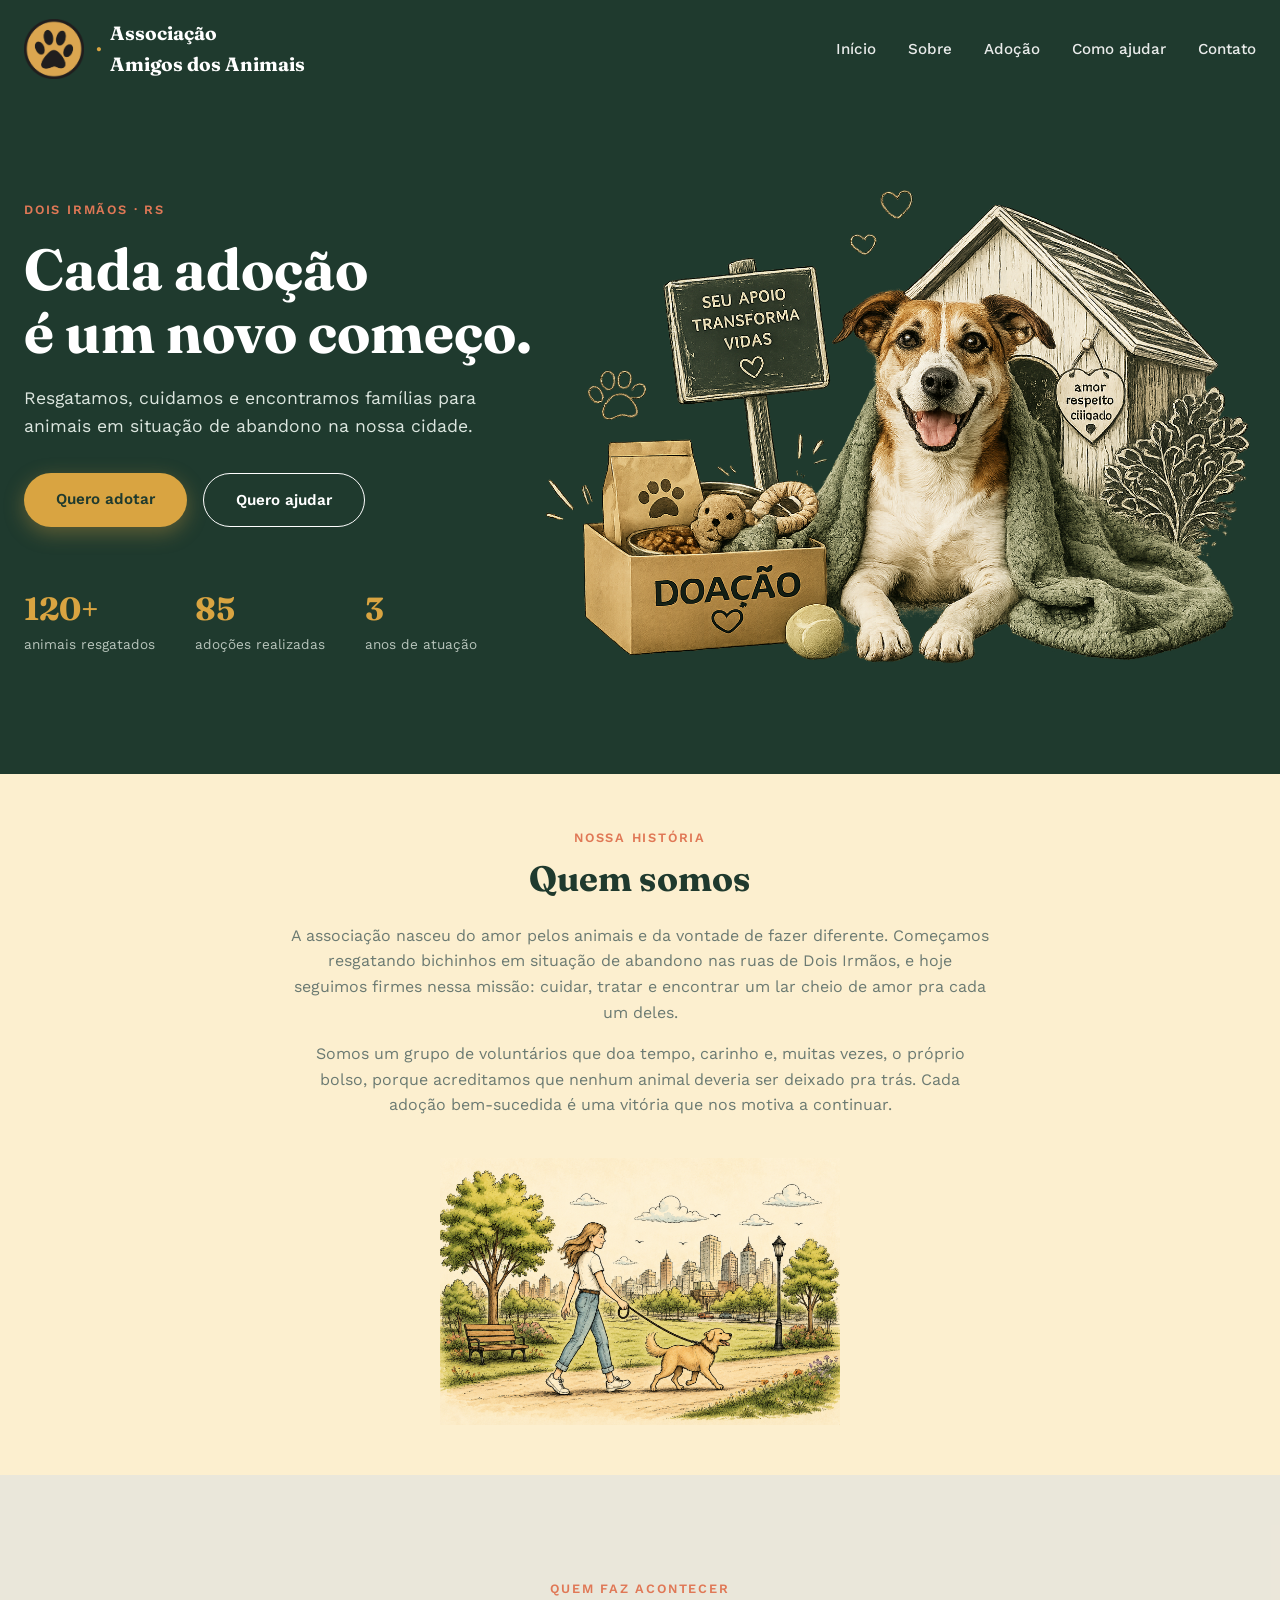
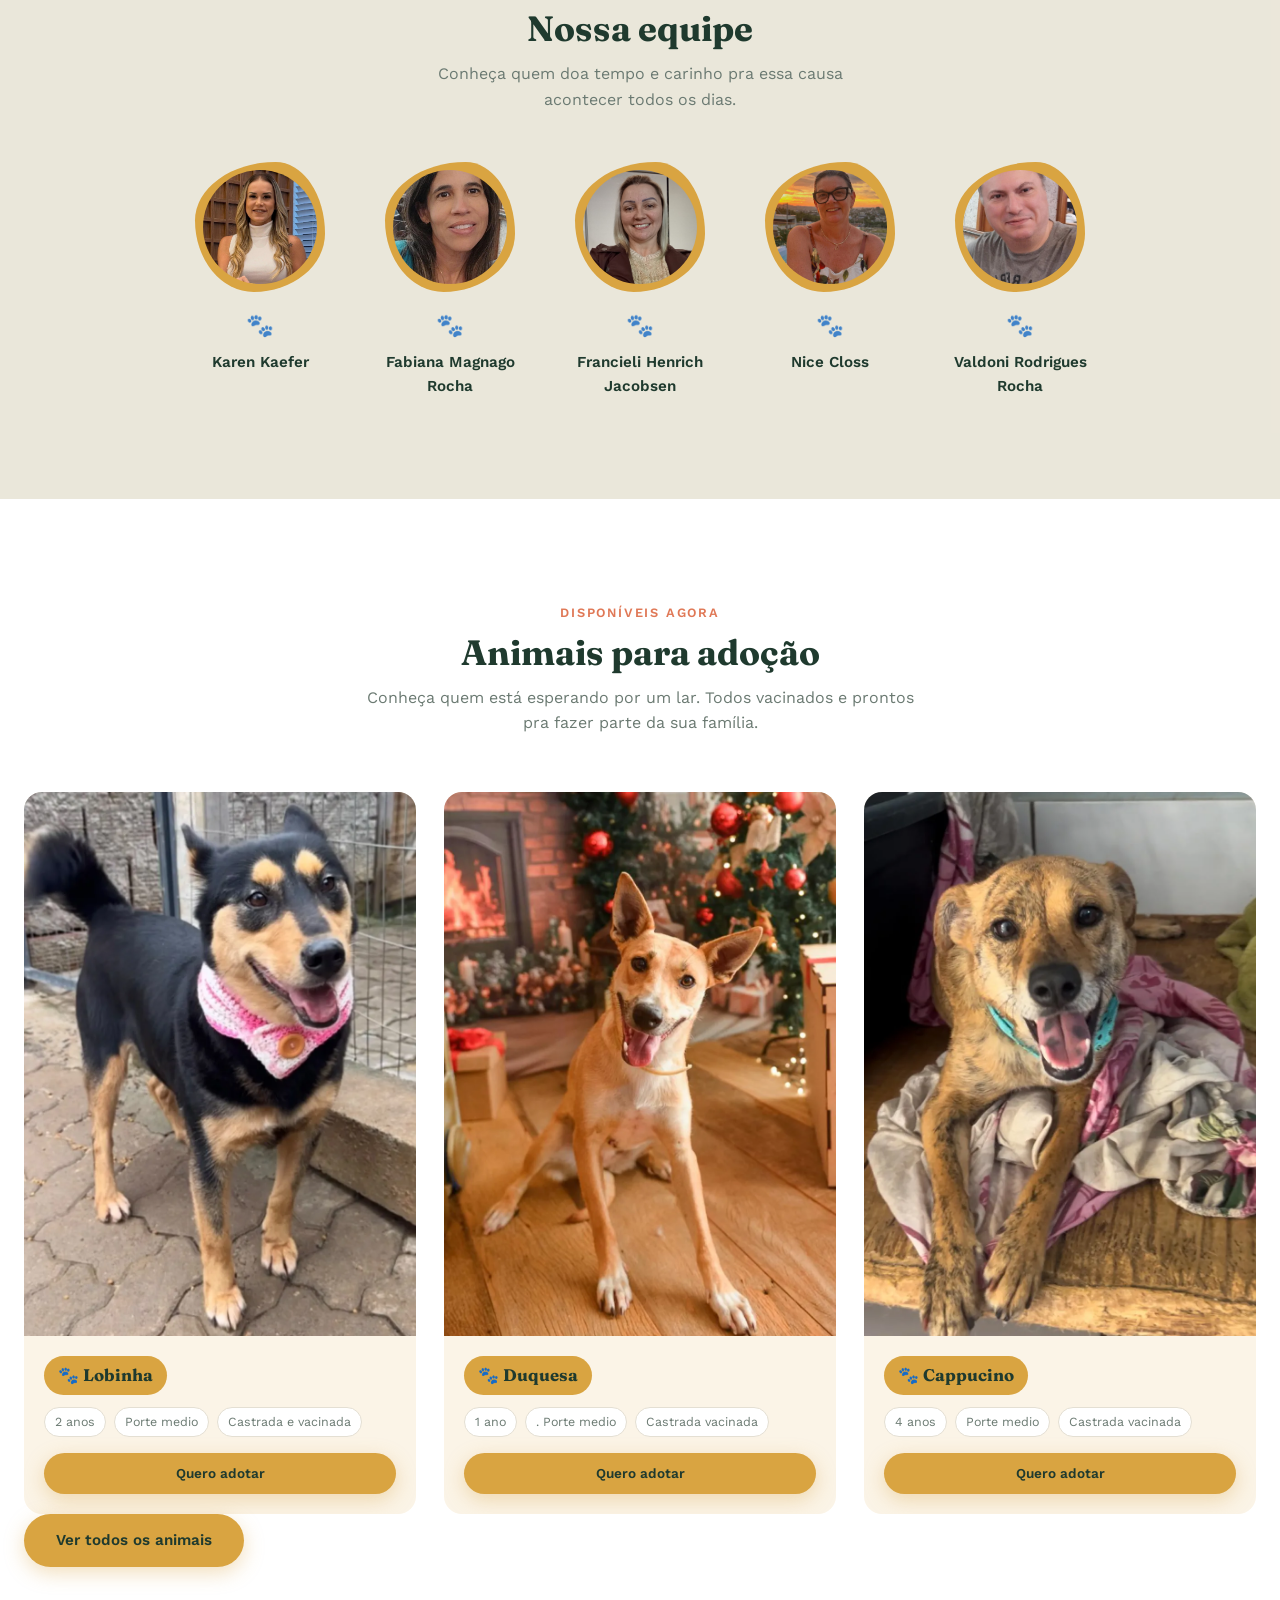
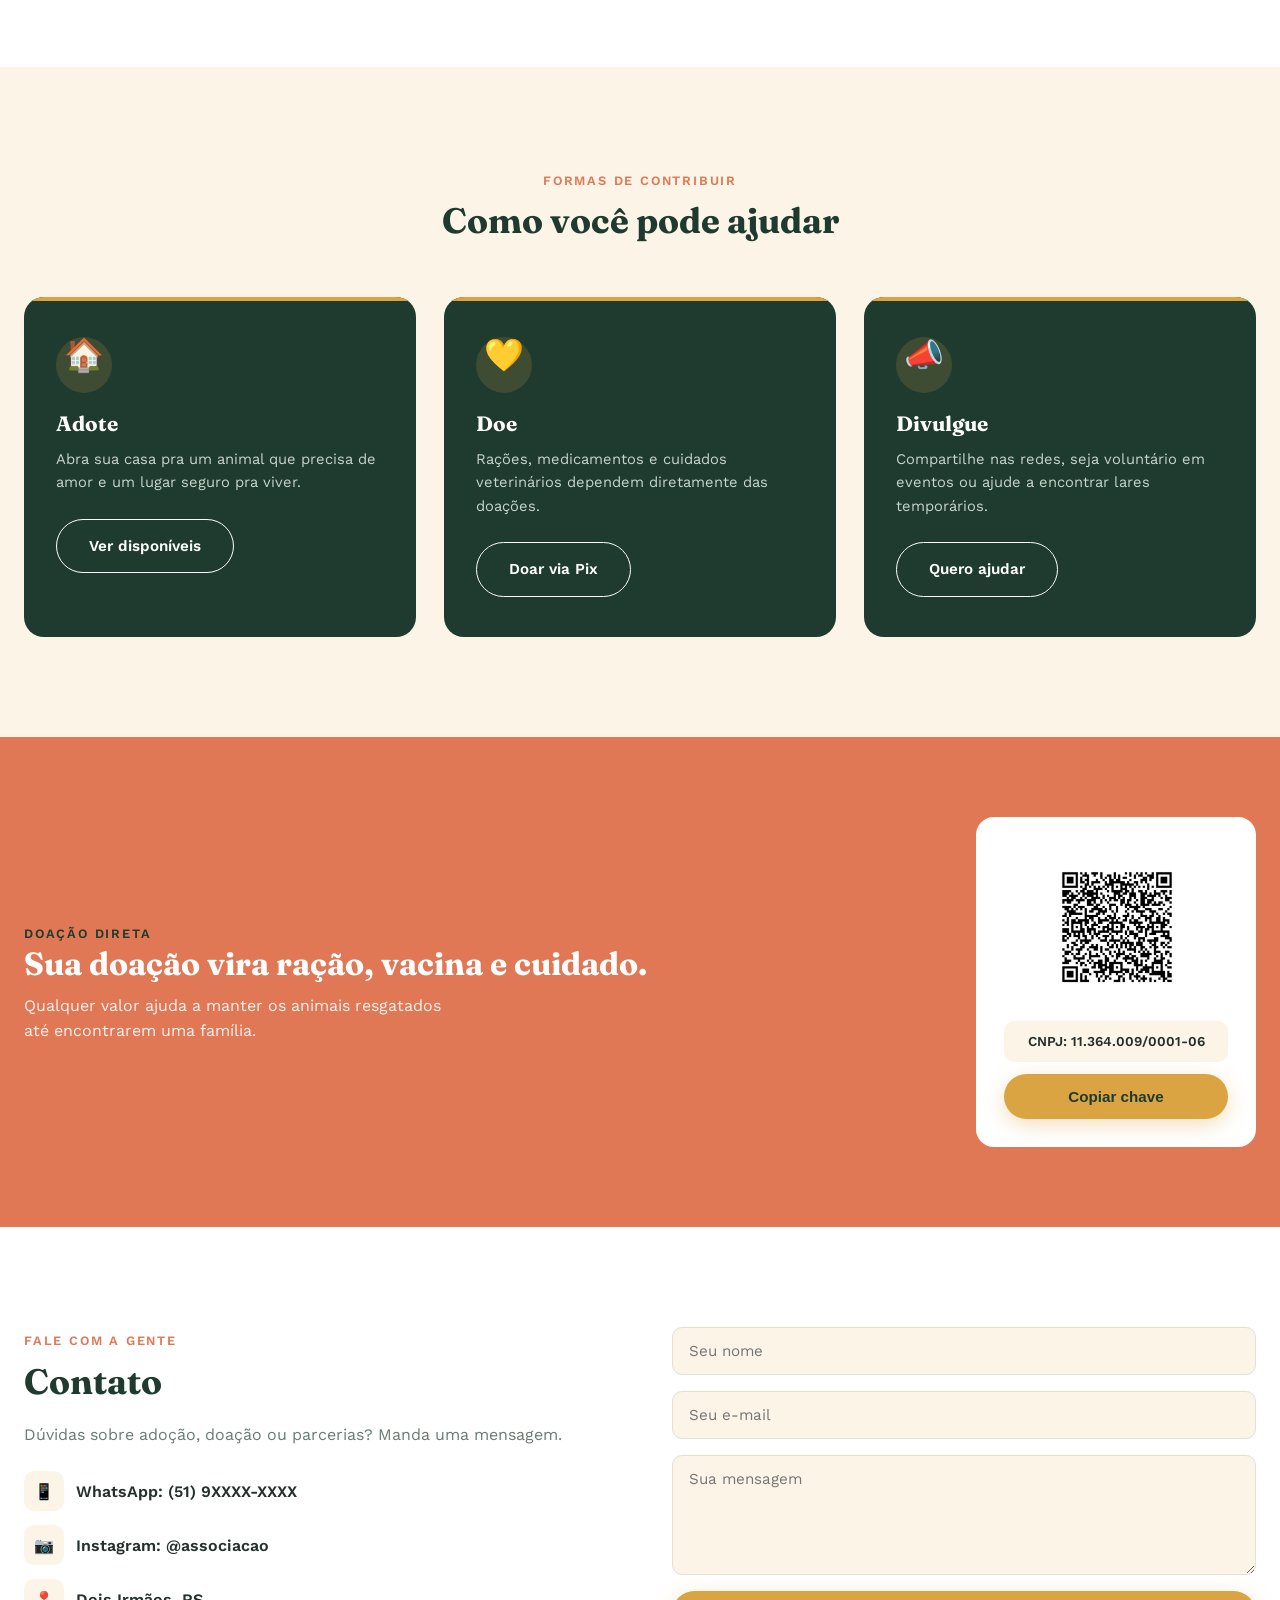
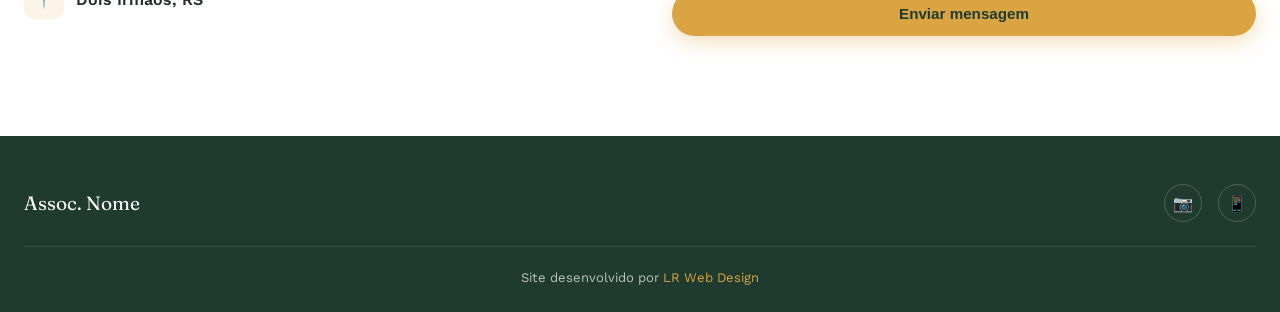
==== index.html @ 41071f8a "ajustes" ====
<!doctype html>
<html lang="pt-BR">
  <head>
    <meta charset="UTF-8" />
    <meta name="viewport" content="width=device-width, initial-scale=1.0" />
    <title>Associação [NOME] — Adote, Ajude, Transforme</title>
    <link
      rel="stylesheet"
      href="https://cdnjs.cloudflare.com/ajax/libs/font-awesome/6.5.1/css/all.min.css"
    />
    <meta
      name="description"
      content="Associação de proteção animal em Dois Irmãos. Adote, doe ou seja voluntário."
    />

    <link rel="preconnect" href="https://fonts.googleapis.com" />
    <link rel="preconnect" href="https://fonts.gstatic.com" crossorigin />
    <link
      href="https://fonts.googleapis.com/css2?family=Fraunces:opsz,wght@9..144,400;9..144,600;9..144,700&family=Work+Sans:wght@400;500;600;700&display=swap"
      rel="stylesheet"
    />

    <link rel="stylesheet" href="style.css" />
  </head>
  <body>
    <header>
      <div class="container">
        <nav>
          <div class="logo">
            <img
              src="imagens/logos/animais2.png"
              alt="Associação Amigos dos Animais de Dois Irmãos"
            />
            <span class="logo-texto">
              <span class="logo-ponto">●</span>Associação<br
                class="quebra-mobile"
              />
              Amigos dos Animais
            </span>
          </div>
          <ul class="nav-links" id="nav-links">
            <li><a href="index.html">Início</a></li>
            <li><a href="index.html#sobre">Sobre</a></li>
            <li><a href="index.html#adocao">Adoção</a></li>
            <li><a href="index.html#ajudar">Como ajudar</a></li>
            <li><a href="index.html#contato">Contato</a></li>
          </ul>
          <button id="btn-mobile" aria-label="Abrir menu" aria-expanded="false">
            <i class="fa-solid fa-bars"></i>
          </button>
        </nav>
      </div>
    </header>

    <section class="hero">
      <div class="container hero-grid">
        <div class="hero-conteudo">
          <span class="eyebrow">Dois Irmãos · RS</span>
          <h1>Cada adoção<br />é um novo começo.</h1>
          <p>
            <!-- TROCAR: usar o textinho que a Karen mandou, resumido em 1-2 frases de impacto -->
            Resgatamos, cuidamos e encontramos famílias para animais em situação
            de abandono na nossa cidade.
          </p>
          <div class="hero-botoes">
            <a href="#adocao" class="btn btn-primario">Quero adotar</a>
            <a href="#ajudar" class="btn btn-secundario">Quero ajudar</a>
          </div>
          <div class="hero-stats">
            <div>
              <div class="stat-num"><!-- TROCAR -->120+</div>
              <div class="stat-label">animais resgatados</div>
            </div>
            <div>
              <div class="stat-num"><!-- TROCAR -->85</div>
              <div class="stat-label">adoções realizadas</div>
            </div>
            <div>
              <div class="stat-num"><!-- TROCAR -->3</div>
              <div class="stat-label">anos de atuação</div>
            </div>
          </div>
        </div>

        <div class="hero-ilustracao">
          <img src="imagens/geral/dog_hero2.png" alt="foto abertura" />
        </div>
      </div>
    </section>

  
    <section class="sobre" id="sobre">
      <div class="container">
        <span class="eyebrow">Nossa história</span>
        <h2>Quem somos</h2>
        <p>
          A associação nasceu do amor pelos animais e da vontade de fazer
          diferente. Começamos resgatando bichinhos em situação de abandono nas
          ruas de Dois Irmãos, e hoje seguimos firmes nessa missão: cuidar,
          tratar e encontrar um lar cheio de amor pra cada um deles.
        </p>
        <p>
          Somos um grupo de voluntários que doa tempo, carinho e, muitas vezes,
          o próprio bolso, porque acreditamos que nenhum animal deveria ser
          deixado pra trás. Cada adoção bem-sucedida é uma vitória que nos
          motiva a continuar.
        </p>
        <img src="imagens/geral/passeio_2.png" class="passeio" alt="">
      </div>
    </section>

    <section class="equipe" id="equipe">
      <div class="container">
        <span class="eyebrow">Quem faz acontecer</span>
        <h2>Nossa equipe</h2>
        <p class="equipe-intro">
          Conheça quem doa tempo e carinho pra essa causa acontecer todos os
          dias.
        </p>
        <div class="equipe-grid">
          <div class="equipe-card">
            <div class="foto-blob">
              <img src="imagens/geral/Karen_Kaefer.jpeg" alt="Karen Kaefer" />
            </div>
            <p class="equipe-nome">Karen Kaefer</p>
          </div>

          <div class="equipe-card">
            <div class="foto-blob">
              <img
                src="imagens/geral/Fabiana _Magnago_Rocha.jpeg"
                alt="Fabiana Magnago Rocha"
              />
            </div>
            <p class="equipe-nome">Fabiana Magnago Rocha</p>
          </div>

          <div class="equipe-card">
            <div class="foto-blob">
              <img
                src="imagens/geral/Francieli_Henrich_Jacobsen.jpeg"
                alt="Francieli Henrich Jacobsen"
              />
            </div>
            <p class="equipe-nome">Francieli Henrich Jacobsen</p>
          </div>

          <div class="equipe-card">
            <div class="foto-blob">
              <img src="imagens/geral/Nice_Closs.jpeg" alt="Nice Closs" />
            </div>
            <p class="equipe-nome">Nice Closs</p>
          </div>

          <div class="equipe-card">
            <div class="foto-blob">
              <img
                src="imagens/geral/Valdoni_Rodrigues_Rocha.jpeg"
                alt="Valdoni Rodrigues Rocha"
              />
            </div>
            <p class="equipe-nome">Valdoni Rodrigues Rocha</p>
          </div>
        </div>
      </div>
    </section>

    <section class="adocao" id="adocao">
      <div class="container">
        <div class="secao-titulo">
          <span class="eyebrow">Disponíveis agora</span>
          <h2>Animais para adoção</h2>
          <p>
            Conheça quem está esperando por um lar. Todos vacinados e prontos
            pra fazer parte da sua família.
          </p>
        </div>
        <div class="grid-animais">
          <!-- TROCAR: repetir este bloco para cada animal, com foto e dados reais -->
          <div class="card-animal">
            <div class="card-foto">
              <img src="imagens/animais/dog_1.webp" alt="" />
            </div>
            <div class="card-info">
              <span class="tag-nome">🐾 Lobinha</span>
              <div class="card-detalhes">
                <span class="pill">2 anos</span>
                <span class="pill">Porte medio</span>
                <span class="pill">Castrada e vacinada</span>
              </div>
              <a href="#contato" class="btn btn-primario">Quero adotar</a>
            </div>
          </div>
          <div class="card-animal">
            <div class="card-foto">
              <img src="imagens/animais/dog_2.webp" alt="" />
            </div>
            <div class="card-info">
              <span class="tag-nome">🐾 Duquesa</span>
              <div class="card-detalhes">
                <span class="pill">1 ano</span>
                <span class="pill">. Porte medio</span>
                <span class="pill">Castrada vacinada</span>
              </div>
              <a href="#contato" class="btn btn-primario">Quero adotar</a>
            </div>
          </div>
          <div class="card-animal">
            <div class="card-foto">
              <img src="imagens/animais/dog_3.webp" alt="" />
            </div>
            <div class="card-info">
              <span class="tag-nome">🐾 Cappucino</span>
              <div class="card-detalhes">
                <span class="pill">4 anos</span>
                <span class="pill">Porte medio</span>
                <span class="pill">Castrada vacinada</span>
              </div>
              <a href="#contato" class="btn btn-primario">Quero adotar</a>
            </div>
          </div>
        </div>
        <div class="ver-todos">
          <a href="adocao.html" class="btn btn-primario"
            >Ver todos os animais</a
          >
        </div>
      </div>
    </section>

    <section class="ajudar" id="ajudar">
      <div class="container">
        <div class="secao-titulo">
          <span class="eyebrow">Formas de contribuir</span>
          <h2>Como você pode ajudar</h2>
        </div>
        <div class="grid-ajudar">
          <div class="card-ajudar">
            <div class="icone-circulo"><span class="icone">🏠</span></div>
            <h3>Adote</h3>
            <p>
              Abra sua casa pra um animal que precisa de amor e um lugar seguro
              pra viver.
            </p>
            <a href="#adocao" class="btn btn-secundario">Ver disponíveis</a>
          </div>
          <div class="card-ajudar">
            <div class="icone-circulo"><span class="icone">💛</span></div>
            <h3>Doe</h3>
            <p>
              Rações, medicamentos e cuidados veterinários dependem diretamente
              das doações.
            </p>
            <a href="#pix" class="btn btn-secundario">Doar via Pix</a>
          </div>
          <div class="card-ajudar">
            <div class="icone-circulo"><span class="icone">📣</span></div>

            <h3>Divulgue</h3>
            <p>
              Compartilhe nas redes, seja voluntário em eventos ou ajude a
              encontrar lares temporários.
            </p>
            <a href="#contato" class="btn btn-secundario">Quero ajudar</a>
          </div>
        </div>
      </div>
    </section>

    <section class="pix" id="pix">
      <div class="container pix-box">
        <div class="pix-texto">
          <span class="eyebrow" style="color: var(--verde-escuro)"
            >Doação direta</span
          >
          <h2>Sua doação vira ração, vacina e cuidado.</h2>
          <p>
            Qualquer valor ajuda a manter os animais resgatados até encontrarem
            uma família.
          </p>
        </div>
        <div class="pix-card">
          <div class="pix-qr">
            <img
              src="imagens/geral/qrcode.webp"
              alt="QR Code para pagamento via Pix"
            />
          </div>
          <div class="pix-chave">
            <!-- TROCAR: chave Pix real -->CNPJ: 11.364.009/0001-06
          </div>
          <button
            class="btn btn-primario"
            onclick="copiarChavePix()"
            style="width: 100%"
          >
            Copiar chave
          </button>
        </div>
      </div>
    </section>

    <section class="contato" id="contato">
      <div class="container contato-grid">
        <div class="contato-info">
          <span class="eyebrow">Fale com a gente</span>
          <h2>Contato</h2>
          <p>Dúvidas sobre adoção, doação ou parcerias? Manda uma mensagem.</p>
          <div class="contato-canais">
            <div class="canal">
              <span class="icone">📱</span> WhatsApp: (51) 9XXXX-XXXX
            </div>
            <div class="canal">
              <span class="icone">📷</span> Instagram: @associacao
            </div>
            <div class="canal">
              <span class="icone">📍</span> Dois Irmãos, RS
            </div>
          </div>
        </div>
        <div class="contato-form">
          <!-- TROCAR: action do FormSubmit com o email real, igual usado nos outros projetos -->
          <form action="https://formsubmit.co/SEU-EMAIL-AQUI" method="POST">
            <input type="text" name="nome" placeholder="Seu nome" required />
            <input
              type="email"
              name="email"
              placeholder="Seu e-mail"
              required
            />
            <textarea
              name="mensagem"
              placeholder="Sua mensagem"
              required
            ></textarea>
            <button type="submit" class="btn btn-primario">
              Enviar mensagem
            </button>
          </form>
        </div>
      </div>
    </section>

    <footer>
      <div class="container">
        <div class="footer-grid">
          <div class="footer-logo">Assoc. Nome</div>
          <div class="footer-social">
            <a href="#" aria-label="Instagram">📷</a>
            <a href="#" aria-label="WhatsApp">📱</a>
          </div>
        </div>
        <div class="footer-creditos">
          Site desenvolvido por
          <a href="https://lrwebdesign.com.br" target="_blank">LR Web Design</a>
        </div>
      </div>
    </footer>

    <script src="script.js"></script>
  </body>
</html>
---- style.css ----
/* =====================================================
     TOKENS — troque as cores/fontes aqui se quiser ajustar
     ===================================================== */
:root {
  --verde-escuro: #1f3a2e; /* headers, nav, footer */
  --verde-medio: #2e5240;
  --dourado: #d9a441; /* CTA principal */
  --coral: #e07856; /* seção doação, detalhe */
  --creme: #fbf4e7; /* fundo geral */
  --branco: #ffffff;
  --texto: #26302b;
  --texto-claro: #6b7a72;

  --fonte-display: "Fraunces", serif;
  --fonte-corpo: "Work Sans", sans-serif;
}

* {
  margin: 0;
  padding: 0;
  box-sizing: border-box;
}

body {
  font-family: var(--fonte-corpo);
  color: var(--texto);
  background: var(--creme);
  line-height: 1.6;
}

img {
  max-width: 100%;
  display: block;
}

h1,
h2,
h3 {
  font-family: var(--fonte-display);
  font-weight: 700;
  line-height: 1.1;
  color: var(--verde-escuro);
}

a {
  text-decoration: none;
  color: inherit;
}
ul {
  list-style: none;
}

.container {
  max-width: 1300px;
  margin: 0 auto;
  padding: 0 24px;
}

.eyebrow {
  font-family: var(--fonte-corpo);
  font-weight: 600;
  font-size: 0.8rem;
  letter-spacing: 0.14em;
  text-transform: uppercase;
  color: var(--coral);
}

.btn {
  display: inline-block;
  padding: 14px 32px;
  border-radius: 999px;
  font-weight: 600;
  font-size: 0.95rem;
  transition:
    transform 0.15s ease,
    box-shadow 0.15s ease;
  cursor: pointer;
  border: none;
}
.btn:hover {
  transform: translateY(-2px);
}
.btn-primario {
  background: var(--dourado);
  color: var(--verde-escuro);
  box-shadow: 0 6px 20px rgba(217, 164, 65, 0.35);
}
.btn-secundario {
  background: transparent;
  color: var(--branco);
  border: 1.5px solid var(--branco);
}
.btn-outline-escuro {
  background: transparent;
  color: var(--verde-escuro);
  border: 1.5px solid var(--verde-escuro);
}

/* =====================
     NAV
     ===================== */
header {
  background: var(--verde-escuro);
  position: sticky;
  top: 0;
  z-index: 100;
}
nav {
  display: flex;
  align-items: center;
  justify-content: space-between;
  padding: 18px 0;
}

.logo {
  display: flex;
  align-items: center;
  gap: 12px;
}

.logo img {
  height: 60px;
  width: auto;
  display: block;
}

.logo-texto {
  font-family: var(--fonte-display);
  font-size: 1.2rem;
  font-weight: 700;
  color: var(--branco);
  display: flex;
  align-items: center;
  gap: 8px;
}

.logo-ponto {
  color: var(--dourado);
  font-size: 0.6rem;
}
.nav-links {
  display: flex;
  gap: 32px;
}
.nav-links a {
  color: var(--branco);
  font-weight: 500;
  font-size: 0.95rem;
  opacity: 0.9;
}
.nav-links a:hover {
  opacity: 1;
  color: var(--dourado);
}

/* =====================
     BOTÃO MOBILE
     ===================== */

#btn-mobile {
  display: none;
  background: none;
  border: none;
  font-size: 1.5rem;
  color: var(--branco);
  cursor: pointer;
  position: relative;
  z-index: 1000;
}

/* =====================
     HERO
     ===================== */
.hero {
  background: var(--verde-escuro);
  color: var(--branco);
  padding: 90px 0 110px;
  position: relative;
  overflow: hidden;
}
.hero-grid {
  display: grid;
  grid-template-columns: 0.8fr 1.1fr;
  align-items: center;
}
.hero-conteudo {
  max-width: 560px;
  position: relative;
  z-index: 2;
}
.hero-ilustracao {
  position: relative;
  display: flex;
  align-items: center;
  justify-content: center;
  min-height: 380px;
}

.hero-ilustracao img {
  width: 100%;
  max-width: 1020px; /* aumenta esse valor pra crescer mais */
  height: auto;
}

.hero h1 {
  font-size: clamp(2.4rem, 5vw, 3.6rem);
  color: var(--branco);
  margin: 16px 0 20px;
}
.hero p {
  font-size: 1.1rem;
  color: #dce6df;
  margin-bottom: 32px;
  max-width: 480px;
}
.hero-botoes {
  display: flex;
  gap: 16px;
  flex-wrap: wrap;
}
.hero-stats {
  display: flex;
  gap: 40px;
  margin-top: 56px;
  flex-wrap: wrap;
}
.stat-num {
  font-family: var(--fonte-display);
  font-size: 2rem;
  color: var(--dourado);
  font-weight: 700;
}
.stat-label {
  font-size: 0.85rem;
  color: #b7c4bb;
}

/* =====================
   SOBRE
   ===================== */
.sobre {
  padding: 50px 0;
  text-align: center;
  background: #fcefcf;
}
.sobre h2 {
  font-size: 2.2rem;
  margin: 10px 0 24px;
}
.sobre p {
  color: var(--texto-claro);
  max-width: 700px;
  margin: 0 auto 16px;
}

.passeio {
  width: 400px;
  margin: 40px auto 0;
}

/* =====================
   EQUIPE
   ===================== */
.equipe {
  padding: 100px 0;
  text-align: center;
  background: color-mix(in srgb, var(--verde-medio) 8%, transparent);
}
.equipe h2 {
  font-size: 2.2rem;
  margin: 10px 0 12px;
}
.equipe-intro {
  color: var(--texto-claro);
  max-width: 480px;
  margin: 0 auto 50px;
}
.equipe-grid {
  display: flex;
  flex-wrap: wrap;
  justify-content: center;
  gap: 40px;
}
.equipe-card {
  width: 150px;
}
.foto-blob {
  width: 130px;
  height: 130px;
  margin: 0 auto 16px;
  position: relative;
}
.foto-blob::before {
  content: "";
  position: absolute;
  inset: 0;
  background: var(--dourado);
  border-radius: 62% 38% 55% 45% / 45% 55% 45% 55%;
  transition: border-radius 0.4s ease;
}
.foto-blob img {
  position: absolute;
  inset: 8px;
  width: calc(100% - 16px);
  height: calc(100% - 16px);
  object-fit: cover;
  border-radius: 50%;
  display: block;
}
.foto-blob:hover::before {
  border-radius: 45% 55% 40% 60% / 55% 40% 60% 45%;
}
.equipe-nome {
  font-weight: 600;
  color: var(--verde-escuro);
  font-size: 0.95rem;
}
.equipe-nome::before {
  content: "🐾";
  display: block;
  font-size: 1.4rem;
  margin-bottom: 6px;
  opacity: 0.8;
}


/* =====================
     ANIMAIS PARA ADOÇÃO
     ===================== */
.adocao {
  background: var(--branco);
  padding: 100px 0;
}
.secao-titulo {
  text-align: center;
  max-width: 560px;
  margin: 0 auto 56px;
}
.secao-titulo h2 {
  font-size: 2.2rem;
  margin: 10px 0 12px;
}
.secao-titulo p {
  color: var(--texto-claro);
}

.grid-animais {
  display: grid;
  grid-template-columns: repeat(3, 1fr);
  gap: 28px;
}

/* card estilo "plaquinha de coleira" — elemento de assinatura */
.card-animal {
  background: var(--creme);
  border-radius: 18px;
  overflow: hidden;
  transition: transform 0.2s ease;
}
.card-animal:hover {
  transform: translateY(-4px);
}
.card-foto {
  aspect-ratio: 4/3;
  background: var(--verde-medio);
  display: flex;
  align-items: center;
  justify-content: center;
  color: rgba(255, 255, 255, 0.5);
  font-size: 0.85rem;
}
.card-info {
  padding: 20px;
  position: relative;
}

.tag-nome {
  display: inline-flex;
  align-items: center;
  gap: 6px;
  background: var(--dourado);
  color: var(--verde-escuro);
  font-weight: 700;
  font-family: var(--fonte-display);
  padding: 6px 14px;
  border-radius: 999px;
  font-size: 1.05rem;
  margin-bottom: 12px;
}
.card-detalhes {
  display: flex;
  gap: 8px;
  flex-wrap: wrap;
  margin-bottom: 16px;
}
.pill {
  font-size: 0.78rem;
  padding: 4px 10px;
  border-radius: 999px;
  background: var(--branco);
  color: var(--texto-claro);
  border: 1px solid #e4dfd3;
}
.card-animal .btn {
  width: 100%;
  text-align: center;
  padding: 10px;
  font-size: 0.85rem;
}

.card-foto {
  aspect-ratio: 4/3;
  background: var(--verde-medio);
  display: flex;
  align-items: center;
  justify-content: center;
  color: rgba(255, 255, 255, 0.5);
  font-size: 0.85rem;
}

/* =====================
     COMO AJUDAR
     ===================== */
.card-ajudar {
  position: relative;
  overflow: hidden;
}

.card-ajudar::before {
  content: "";
  position: absolute;
  top: 0;
  left: 0;
  width: 100%;
  height: 4px;
  background: var(--dourado);
}

.icone-circulo {
  width: 56px;
  height: 56px;
  border-radius: 50%;
  background: rgba(233, 179, 76, 0.15);
  display: flex;
  align-items: center;
  justify-content: center;
  margin-bottom: 20px;
}

.card-ajudar .icone {
  font-size: 1.6rem;
  line-height: 1;
  margin-bottom: 0;
}
.ajudar {
  padding: 100px 0;
}
.grid-ajudar {
  display: grid;
  grid-template-columns: repeat(3, 1fr);
  gap: 28px;
}
.card-ajudar {
  background: var(--verde-escuro);
  color: var(--branco);
  padding: 40px 32px;
  border-radius: 20px;
}
.card-ajudar .icone {
  font-size: 2rem;
  margin-bottom: 20px;
  display: block;
}
.card-ajudar h3 {
  color: var(--branco);
  font-size: 1.3rem;
  margin-bottom: 12px;
}
.card-ajudar p {
  color: #c9d6cd;
  font-size: 0.92rem;
  margin-bottom: 24px;
}

/* =====================
     DOAÇÃO PIX
     ===================== */
.pix {
  background: var(--coral);
  padding: 80px 0;
  color: var(--branco);
}
.pix-box {
  display: flex;
  align-items: center;
  justify-content: space-between;
  gap: 48px;
  flex-wrap: wrap;
}
.pix-texto h2 {
  color: var(--branco);
  font-size: 2rem;
  margin-bottom: 12px;
}
.pix-texto p {
  color: rgba(255, 255, 255, 0.9);
  max-width: 420px;
}
.pix-card {
  background: var(--branco);
  color: var(--texto);
  border-radius: 18px;
  padding: 28px;
  min-width: 280px;
  text-align: center;
}
.pix-qr {
  width: 160px;
  height: 160px;
  background: var(--creme);
  margin: 0 auto 16px;
  border-radius: 12px;
  display: flex;
  align-items: center;
  justify-content: center;
  color: var(--texto-claro);
  font-size: 0.8rem;
  /* TROCAR: colocar QR code real do Pix aqui */
}
.pix-chave {
  background: var(--creme);
  padding: 10px 14px;
  border-radius: 10px;
  font-size: 0.85rem;
  font-weight: 600;
  margin-bottom: 12px;
  word-break: break-all;
}

/* =====================
     CONTATO
     ===================== */
.contato {
  background: var(--branco);
  padding: 100px 0;
}
.contato-grid {
  display: grid;
  grid-template-columns: 1fr 1fr;
  gap: 64px;
}
.contato-info h2 {
  font-size: 2.2rem;
  margin: 10px 0 20px;
}
.contato-info p {
  color: var(--texto-claro);
  margin-bottom: 24px;
}
.contato-canais {
  display: flex;
  flex-direction: column;
  gap: 14px;
}
.canal {
  display: flex;
  align-items: center;
  gap: 12px;
  font-weight: 600;
}
.canal .icone {
  width: 40px;
  height: 40px;
  background: var(--creme);
  border-radius: 10px;
  display: flex;
  align-items: center;
  justify-content: center;
}

form {
  display: flex;
  flex-direction: column;
  gap: 16px;
}
input,
textarea {
  font-family: var(--fonte-corpo);
  padding: 14px 16px;
  border-radius: 10px;
  border: 1.5px solid #e4dfd3;
  background: var(--creme);
  font-size: 0.95rem;
}
input:focus,
textarea:focus {
  outline: none;
  border-color: var(--dourado);
}
textarea {
  min-height: 120px;
  resize: vertical;
}

/* =====================
     FOOTER
     ===================== */
footer {
  background: var(--verde-escuro);
  color: #b7c4bb;
  padding: 48px 0 24px;
}
.footer-grid {
  display: flex;
  justify-content: space-between;
  align-items: center;
  flex-wrap: wrap;
  gap: 20px;
  padding-bottom: 24px;
  border-bottom: 1px solid rgba(255, 255, 255, 0.1);
  margin-bottom: 20px;
}
.footer-logo {
  font-family: var(--fonte-display);
  font-size: 1.2rem;
  color: var(--branco);
}
.footer-social {
  display: flex;
  gap: 16px;
}
.footer-social a {
  width: 38px;
  height: 38px;
  border: 1px solid rgba(255, 255, 255, 0.2);
  border-radius: 50%;
  display: flex;
  align-items: center;
  justify-content: center;
}
.footer-creditos {
  text-align: center;
  font-size: 0.82rem;
}
.footer-creditos a {
  color: var(--dourado);
}

/* =====================
     RESPONSIVO
     ===================== */
@media (max-width: 860px) {
    .quebra-mobile {
    display: block;
  }

  .logo-texto {
    font-size: 0.9rem;
    line-height: 1.2;
  }
  .hero {
    padding-top: 20px; /* reduz esse valor até ficar do jeito que você quer */
  }
  .logo img {
    height: 40px;
    margin-top: 2px;
  }
  .logo-texto {
    font-size: 1rem;
    line-height: 1.25;
  }
  .hero-ilustracao img {
    max-width: px;
  }

  .container {
    padding: 0 16px;
  }

  .hero-grid {
    grid-template-columns: 1fr;
  }
  .hero-ilustracao {
    order: -1;
    min-height: 260px;
  }
  .hero-conteudo {
    max-width: 100%;
  }
  .sobre-grid,
  .contato-grid {
    grid-template-columns: 1fr;
  }
  .sobre-imagem {
    order: -1;
  }
  .grid-animais {
    grid-template-columns: repeat(2, 1fr);
  }
  .grid-ajudar {
    grid-template-columns: 1fr;
  }
  .pix-box {
    justify-content: center;
    text-align: center;
  }
  .hero-stats {
    gap: 28px;
  }
  .faixa-passeio svg {
    min-width: 900px;
  }
  .faixa-passeio {
    overflow-x: auto;
  }
}

@media (max-width: 768px) {
  #btn-mobile {
    display: block;
    position: relative;
    z-index: 1000;
  }

  .nav-links {
    position: fixed;
    top: 0;
    right: -100%;
    width: 100%;
    max-width: 100%;
    height: 100vh;
    background: var(--creme);
    flex-direction: column;
    justify-content: center;
    align-items: center;
    gap: 24px;
    padding: 100px 32px;
    transition: right 0.3s ease;
    z-index: 999;
  }

  .nav-links.active {
    right: 0;
  }

  .nav-links a {
    color: var(--verde-escuro);
    font-size: 1.1rem;
  }

  .nav-links::after {
    content: "🐶";
    position: absolute;
    bottom: 40px;
    left: 50%;
    transform: translateX(-50%);
    font-size: 3rem;
  }
}

@media (max-width: 560px) {
  .grid-animais {
    grid-template-columns: 1fr;
  }
}

/* acessibilidade: foco visível */
a:focus-visible,
button:focus-visible,
input:focus-visible,
textarea:focus-visible {
  outline: 3px solid var(--dourado);
  outline-offset: 2px;
}
@media (prefers-reduced-motion: reduce) {
  * {
    transition: none !important;
  }
}
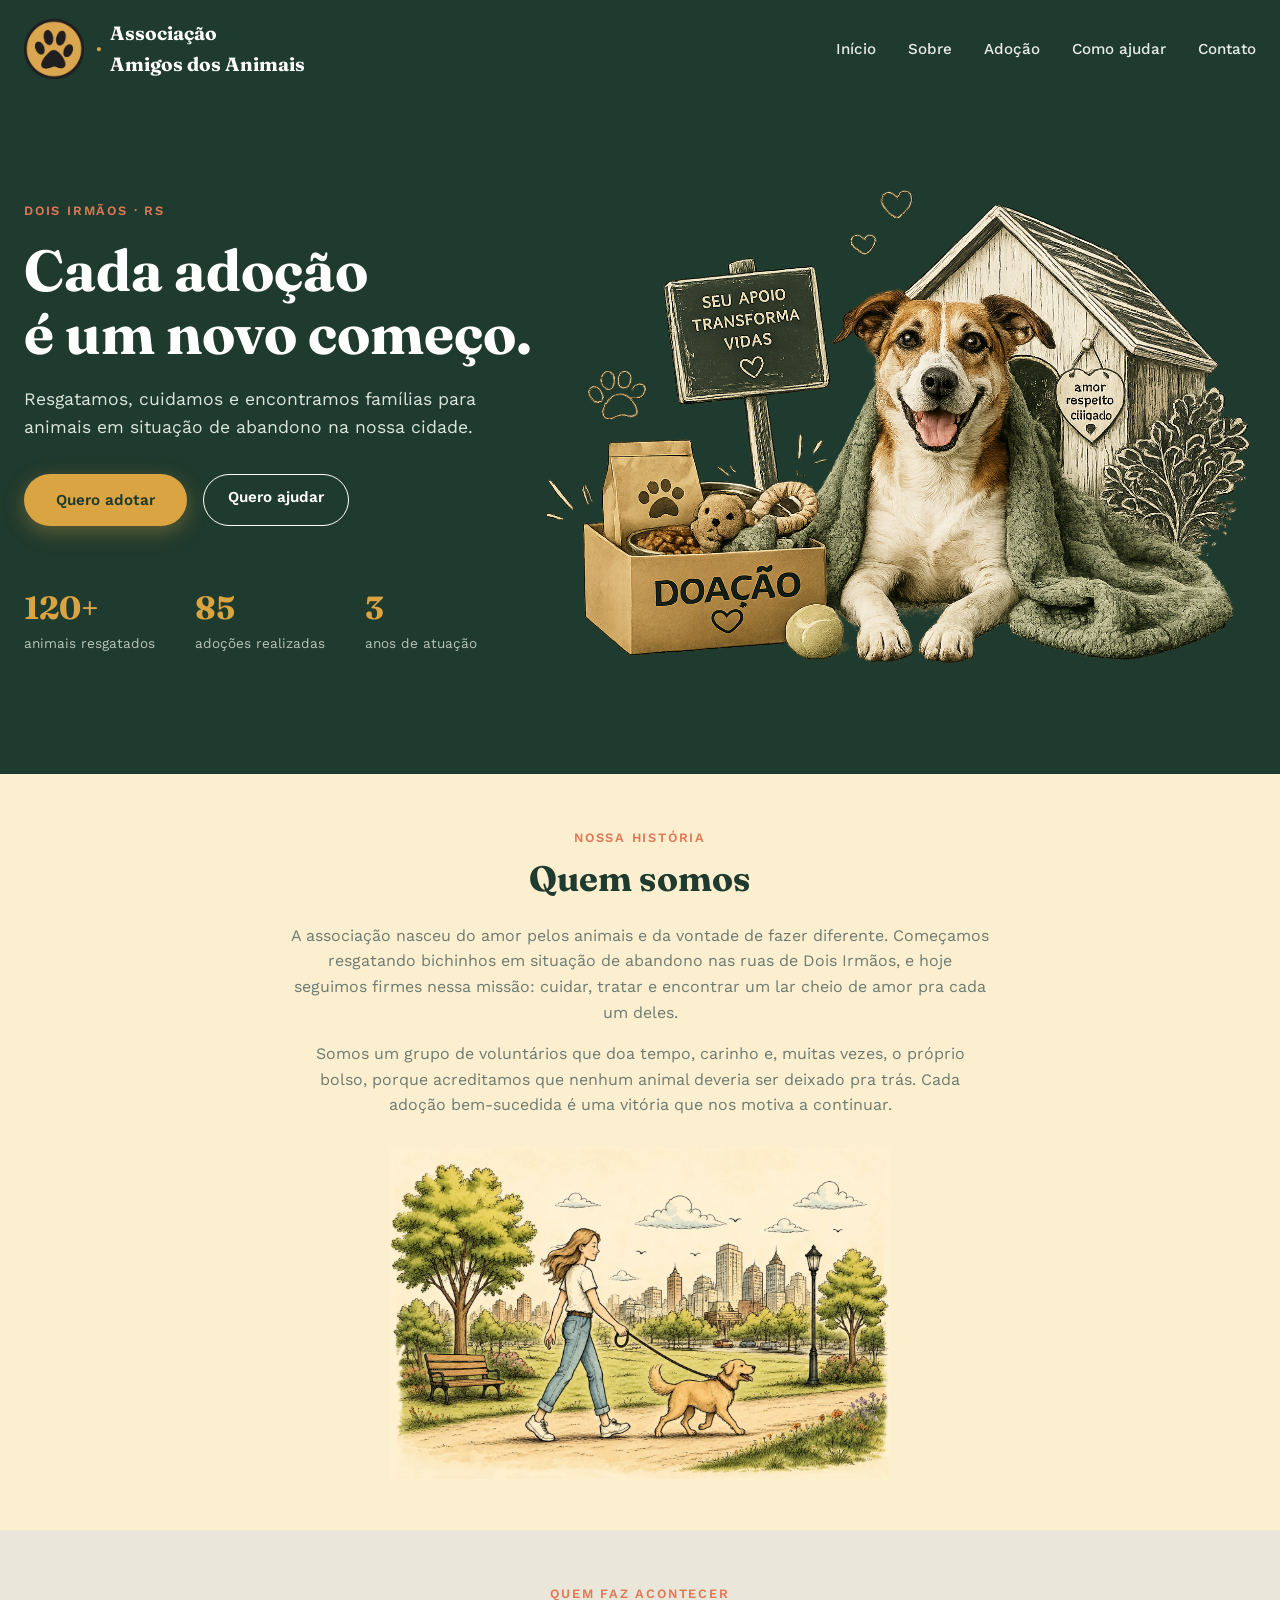
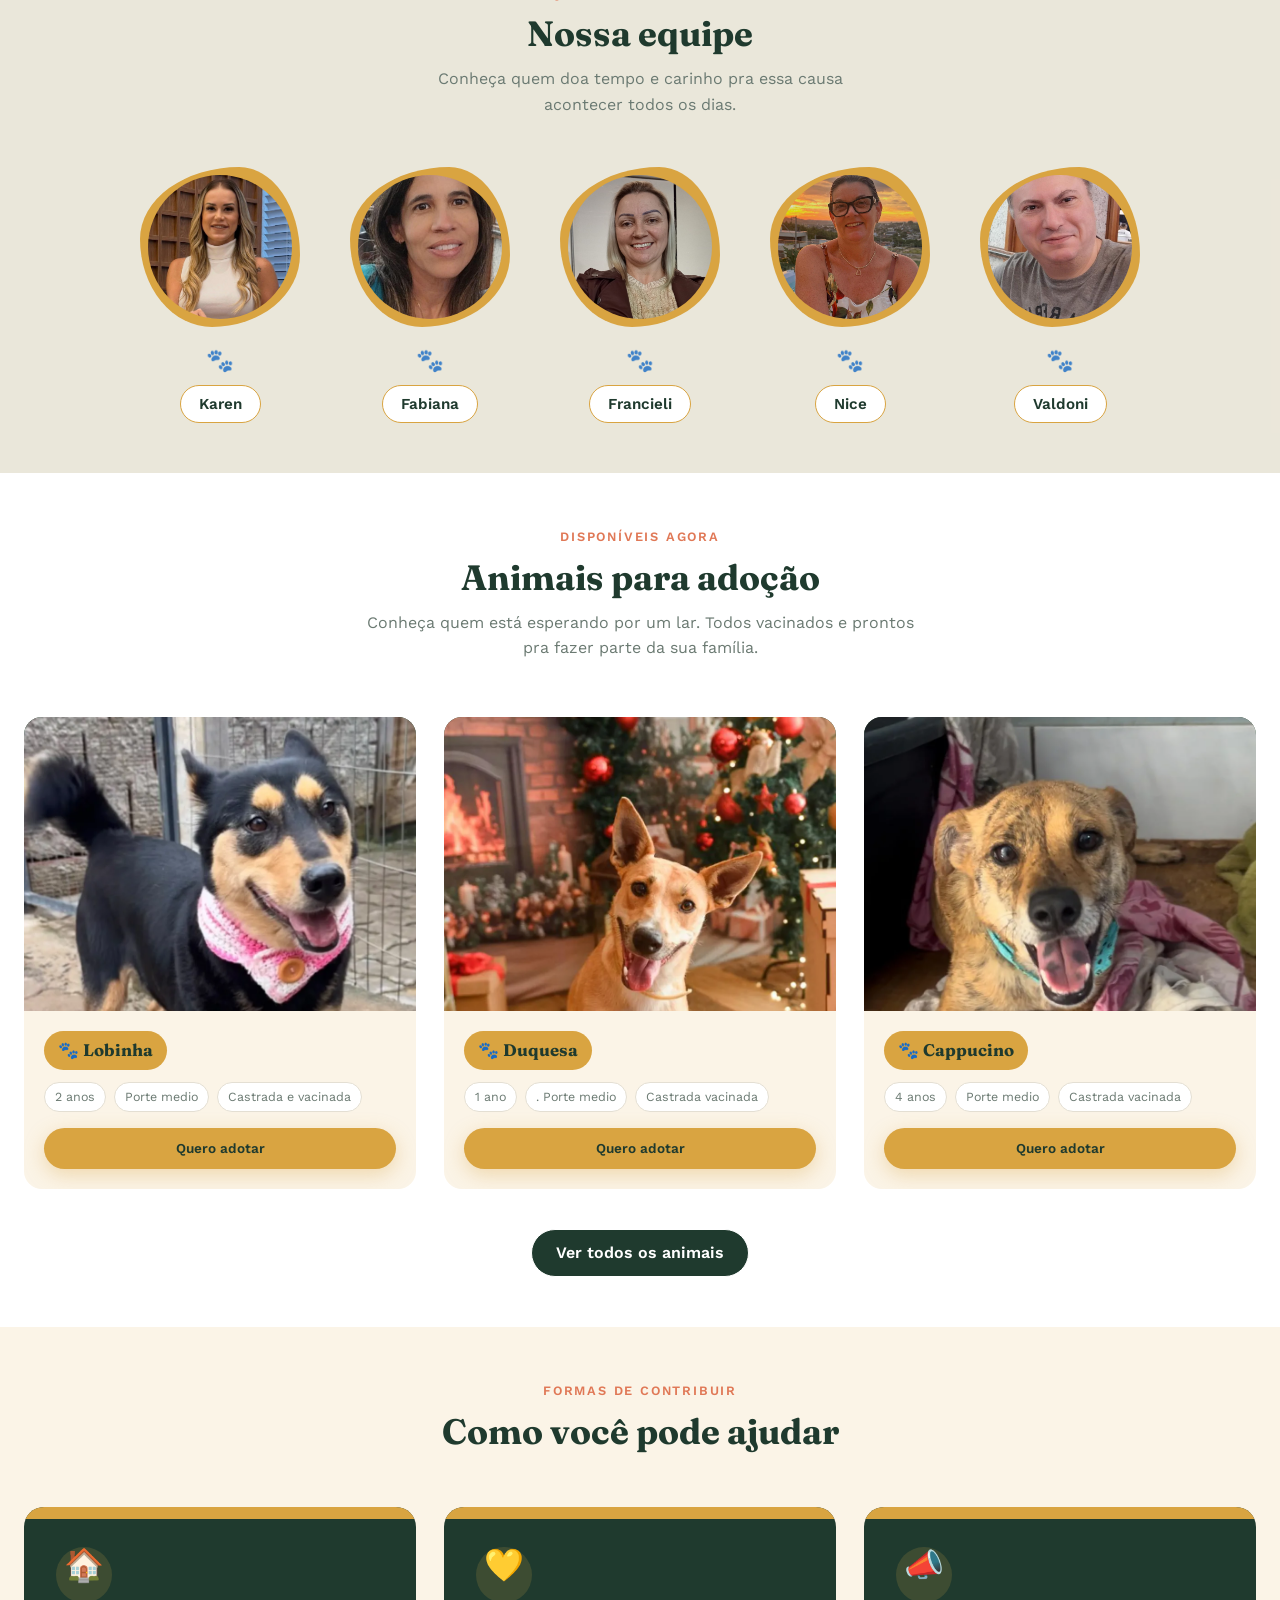
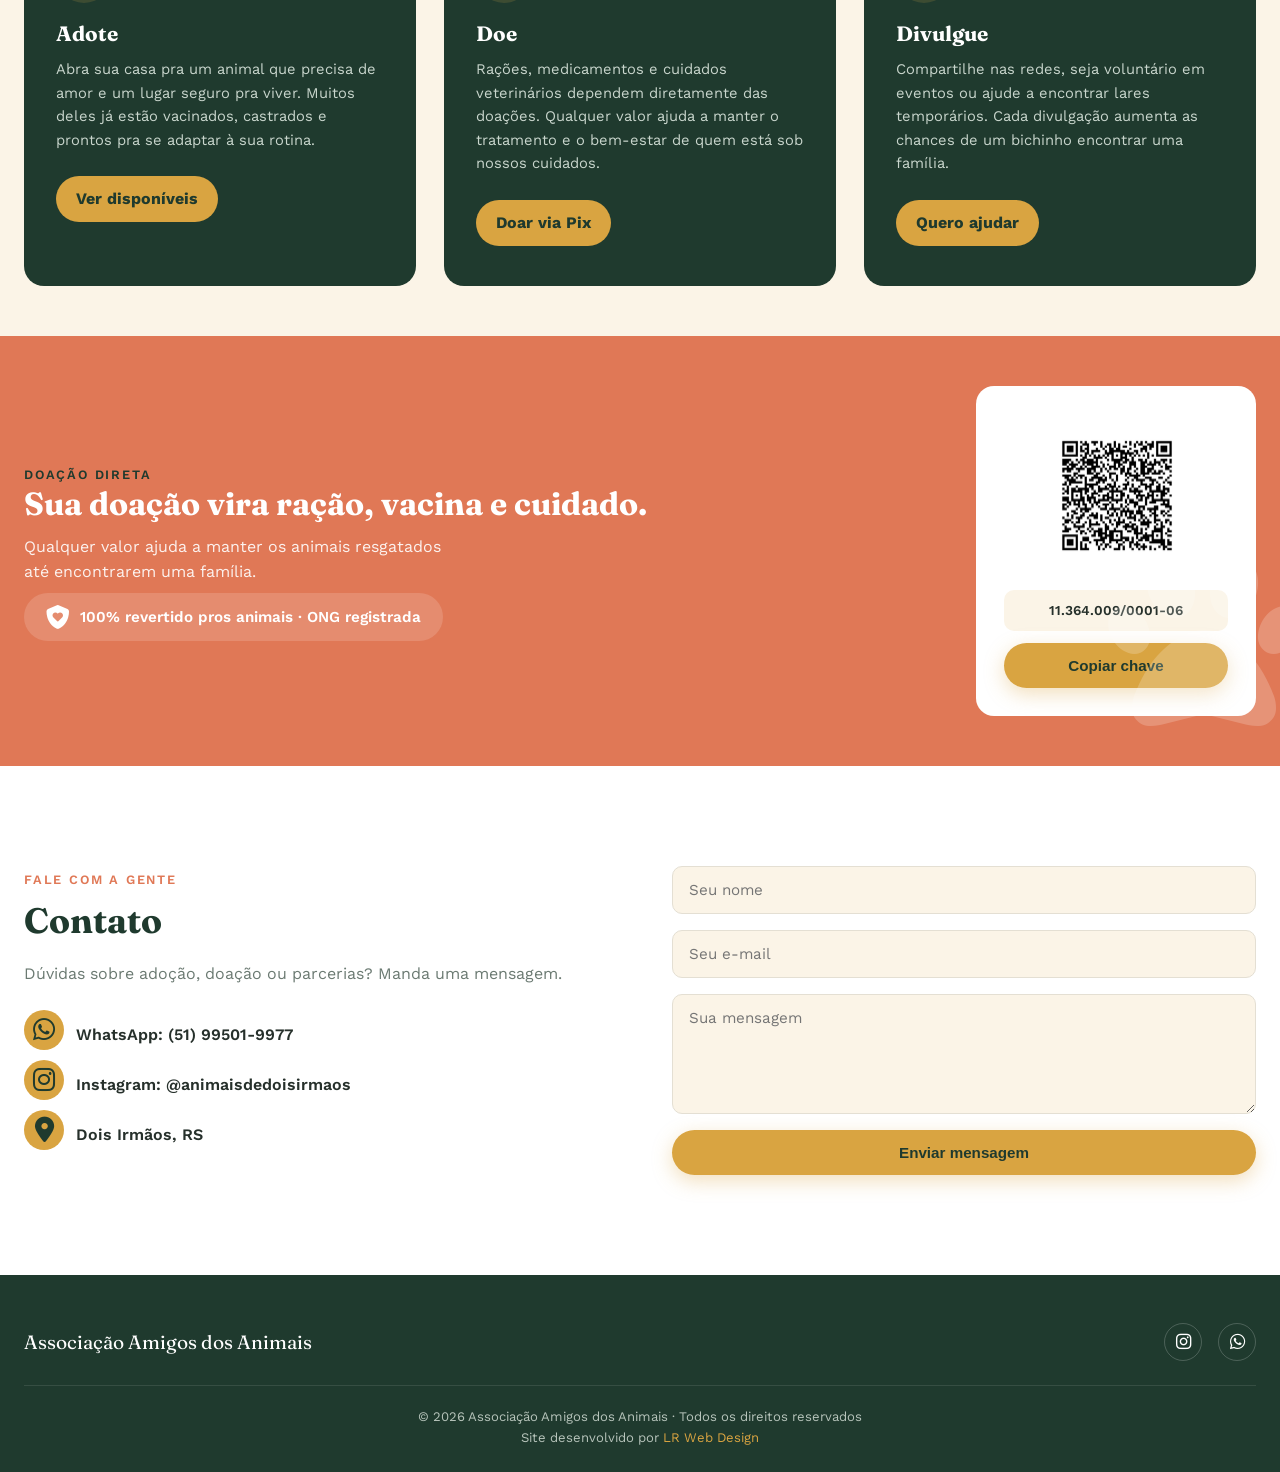
==== commit 152923bc: "novo ajustes" ====
--- a/index.html
+++ b/index.html
@@ -3,7 +3,26 @@
   <head>
     <meta charset="UTF-8" />
     <meta name="viewport" content="width=device-width, initial-scale=1.0" />
-    <title>Associação [NOME] — Adote, Ajude, Transforme</title>
+    <title>Associação Amigos dos Animais — Adote, Ajude, Transforme</title>
+    <link rel="icon" type="image/x-icon" href="imagens/favicon/favicon.ico" />
+    <link
+      rel="icon"
+      type="image/png"
+      sizes="32x32"
+      href="imagens/favicon/favicon-32x32.png"
+    />
+    <link
+      rel="icon"
+      type="image/png"
+      sizes="16x16"
+      href="imagens/favicon/favicon-16x16.png"
+    />
+    <link
+      rel="apple-touch-icon"
+      sizes="180x180"
+      href="imagens/favicon/apple-touch-icon.png"
+    />
+    <link rel="manifest" href="imagens/favicon/site.webmanifest" />
     <link
       rel="stylesheet"
       href="https://cdnjs.cloudflare.com/ajax/libs/font-awesome/6.5.1/css/all.min.css"
@@ -23,6 +42,15 @@
     <link rel="stylesheet" href="style.css" />
   </head>
   <body>
+    <div id="preloader">
+      <div class="preloader-spinner">
+        <img
+          src="imagens/logos/animais2.png"
+          alt="Carregando"
+          class="preloader-logo"
+        />
+      </div>
+    </div>
     <header>
       <div class="container">
         <nav>
@@ -88,7 +116,6 @@
       </div>
     </section>
 
-  
     <section class="sobre" id="sobre">
       <div class="container">
         <span class="eyebrow">Nossa história</span>
@@ -105,7 +132,7 @@
           deixado pra trás. Cada adoção bem-sucedida é uma vitória que nos
           motiva a continuar.
         </p>
-        <img src="imagens/geral/passeio_2.png" class="passeio" alt="">
+        <img src="imagens/geral/passeio_2.webp" class="passeio" alt="" />
       </div>
     </section>
 
@@ -120,46 +147,46 @@
         <div class="equipe-grid">
           <div class="equipe-card">
             <div class="foto-blob">
-              <img src="imagens/geral/Karen_Kaefer.jpeg" alt="Karen Kaefer" />
-            </div>
-            <p class="equipe-nome">Karen Kaefer</p>
+              <img src="imagens/geral/karen.jpeg" alt="Karen Kaefer" />
+            </div>
+            <p class="equipe-nome"><span>Karen</span></p>
           </div>
 
           <div class="equipe-card">
             <div class="foto-blob">
               <img
-                src="imagens/geral/Fabiana _Magnago_Rocha.jpeg"
+                src="imagens/geral/fabiana.jpeg"
                 alt="Fabiana Magnago Rocha"
               />
             </div>
-            <p class="equipe-nome">Fabiana Magnago Rocha</p>
+            <p class="equipe-nome"><span>Fabiana</span></p>
           </div>
 
           <div class="equipe-card">
             <div class="foto-blob">
               <img
-                src="imagens/geral/Francieli_Henrich_Jacobsen.jpeg"
+                src="imagens/geral/francieli.jpeg"
                 alt="Francieli Henrich Jacobsen"
               />
             </div>
-            <p class="equipe-nome">Francieli Henrich Jacobsen</p>
+            <p class="equipe-nome"><span>Francieli</span></p>
           </div>
 
           <div class="equipe-card">
             <div class="foto-blob">
-              <img src="imagens/geral/Nice_Closs.jpeg" alt="Nice Closs" />
-            </div>
-            <p class="equipe-nome">Nice Closs</p>
+              <img src="imagens/geral/nice.jpeg" alt="Nice Closs" />
+            </div>
+            <p class="equipe-nome"><span>Nice</span></p>
           </div>
 
           <div class="equipe-card">
             <div class="foto-blob">
               <img
-                src="imagens/geral/Valdoni_Rodrigues_Rocha.jpeg"
+                src="imagens/geral/valdoni.jpeg"
                 alt="Valdoni Rodrigues Rocha"
               />
             </div>
-            <p class="equipe-nome">Valdoni Rodrigues Rocha</p>
+            <p class="equipe-nome"><span>Valdoni</span></p>
           </div>
         </div>
       </div>
@@ -179,7 +206,7 @@
           <!-- TROCAR: repetir este bloco para cada animal, com foto e dados reais -->
           <div class="card-animal">
             <div class="card-foto">
-              <img src="imagens/animais/dog_1.webp" alt="" />
+              <img src="imagens/animais/lobinha.webp" alt="" />
             </div>
             <div class="card-info">
               <span class="tag-nome">🐾 Lobinha</span>
@@ -193,7 +220,7 @@
           </div>
           <div class="card-animal">
             <div class="card-foto">
-              <img src="imagens/animais/dog_2.webp" alt="" />
+              <img src="imagens/animais/duquesa.webp" alt="" />
             </div>
             <div class="card-info">
               <span class="tag-nome">🐾 Duquesa</span>
@@ -207,7 +234,7 @@
           </div>
           <div class="card-animal">
             <div class="card-foto">
-              <img src="imagens/animais/dog_3.webp" alt="" />
+              <img src="imagens/animais/capuccino.webp" alt="" />
             </div>
             <div class="card-info">
               <span class="tag-nome">🐾 Cappucino</span>
@@ -221,9 +248,7 @@
           </div>
         </div>
         <div class="ver-todos">
-          <a href="adocao.html" class="btn btn-primario"
-            >Ver todos os animais</a
-          >
+          <a href="adocao.html" class="btn-secundario">Ver todos os animais</a>
         </div>
       </div>
     </section>
@@ -240,18 +265,20 @@
             <h3>Adote</h3>
             <p>
               Abra sua casa pra um animal que precisa de amor e um lugar seguro
-              pra viver.
+              pra viver. Muitos deles já estão vacinados, castrados e prontos
+              pra se adaptar à sua rotina.
             </p>
-            <a href="#adocao" class="btn btn-secundario">Ver disponíveis</a>
+            <a href="#adocao" class="btn-card-ajudar">Ver disponíveis</a>
           </div>
           <div class="card-ajudar">
             <div class="icone-circulo"><span class="icone">💛</span></div>
             <h3>Doe</h3>
             <p>
               Rações, medicamentos e cuidados veterinários dependem diretamente
-              das doações.
+              das doações. Qualquer valor ajuda a manter o tratamento e o
+              bem-estar de quem está sob nossos cuidados.
             </p>
-            <a href="#pix" class="btn btn-secundario">Doar via Pix</a>
+            <a href="#pix" class="btn-card-ajudar">Doar via Pix</a>
           </div>
           <div class="card-ajudar">
             <div class="icone-circulo"><span class="icone">📣</span></div>
@@ -259,9 +286,10 @@
             <h3>Divulgue</h3>
             <p>
               Compartilhe nas redes, seja voluntário em eventos ou ajude a
-              encontrar lares temporários.
+              encontrar lares temporários. Cada divulgação aumenta as chances de
+              um bichinho encontrar uma família.
             </p>
-            <a href="#contato" class="btn btn-secundario">Quero ajudar</a>
+            <a href="#contato" class="btn-card-ajudar">Quero ajudar</a>
           </div>
         </div>
       </div>
@@ -278,6 +306,11 @@
             Qualquer valor ajuda a manter os animais resgatados até encontrarem
             uma família.
           </p>
+
+          <div class="selo-transparencia">
+            <i class="fa-solid fa-shield-heart"></i>
+            100% revertido pros animais · ONG registrada
+          </div>
         </div>
         <div class="pix-card">
           <div class="pix-qr">
@@ -287,7 +320,7 @@
             />
           </div>
           <div class="pix-chave">
-            <!-- TROCAR: chave Pix real -->CNPJ: 11.364.009/0001-06
+            <!-- TROCAR: chave Pix real -->11.364.009/0001-06
           </div>
           <button
             class="btn btn-primario"
@@ -306,18 +339,27 @@
           <span class="eyebrow">Fale com a gente</span>
           <h2>Contato</h2>
           <p>Dúvidas sobre adoção, doação ou parcerias? Manda uma mensagem.</p>
-          <div class="contato-canais">
-            <div class="canal">
-              <span class="icone">📱</span> WhatsApp: (51) 9XXXX-XXXX
-            </div>
-            <div class="canal">
-              <span class="icone">📷</span> Instagram: @associacao
-            </div>
-            <div class="canal">
-              <span class="icone">📍</span> Dois Irmãos, RS
-            </div>
-          </div>
-        </div>
+          <div class="canal">
+            <a href="https://wa.me/5551995019977" target="_blank" class="canal">
+              <span class="icone"><i class="fa-brands fa-whatsapp"></i></span>
+              WhatsApp: (51) 99501-9977
+            </a>
+          </div>
+          <div class="canal">
+            <a
+              href="https://instagram.com/animaisdedoisirmaos"
+              target="_blank"
+              class="canal"
+              ><span class="icone"><i class="fa-brands fa-instagram"></i></span
+              >Instagram: @animaisdedoisirmaos</a
+            >
+          </div>
+          <div class="canal">
+            <span class="icone"><i class="fa-solid fa-location-dot"></i></span>
+            Dois Irmãos, RS
+          </div>
+        </div>
+
         <div class="contato-form">
           <!-- TROCAR: action do FormSubmit com o email real, igual usado nos outros projetos -->
           <form action="https://formsubmit.co/SEU-EMAIL-AQUI" method="POST">
@@ -344,13 +386,26 @@
     <footer>
       <div class="container">
         <div class="footer-grid">
-          <div class="footer-logo">Assoc. Nome</div>
+          <div class="footer-logo">Associação Amigos dos Animais</div>
           <div class="footer-social">
-            <a href="#" aria-label="Instagram">📷</a>
-            <a href="#" aria-label="WhatsApp">📱</a>
+            <a
+              href="https://instagram.com/animaisdedoisirmaos"
+              target="_blank"
+              aria-label="Instagram"
+            >
+              <i class="fa-brands fa-instagram"></i>
+            </a>
+            <a
+              href="https://wa.me/5551995019977"
+              target="_blank"
+              aria-label="WhatsApp"
+            >
+              <i class="fa-brands fa-whatsapp"></i>
+            </a>
           </div>
         </div>
         <div class="footer-creditos">
+          © 2026 Associação Amigos dos Animais · Todos os direitos reservados<br />
           Site desenvolvido por
           <a href="https://lrwebdesign.com.br" target="_blank">LR Web Design</a>
         </div>
--- a/style.css
+++ b/style.css
@@ -27,6 +27,47 @@
   background: var(--creme);
   line-height: 1.6;
 }
+#preloader {
+  position: fixed;
+  inset: 0;
+  background: var(--creme);
+  display: flex;
+  align-items: center;
+  justify-content: center;
+  z-index: 9999;
+  transition: opacity 0.5s ease, visibility 0.5s ease;
+}
+#preloader.preloader-oculto {
+  opacity: 0;
+  visibility: hidden;
+}
+.preloader-spinner {
+  position: relative;
+  width: 120px;
+  height: 120px;
+  display: flex;
+  align-items: center;
+  justify-content: center;
+}
+.preloader-spinner::before {
+  content: "";
+  position: absolute;
+  inset: 0;
+  border: 4px solid rgba(0, 0, 0, 0.08);
+  border-top-color: var(--dourado);
+  border-radius: 50%;
+  animation: girar 1s linear infinite;
+}
+.preloader-logo {
+  width: 64px;
+  height: 64px;
+  object-fit: contain;
+}
+@keyframes girar {
+  to {
+    transform: rotate(360deg);
+  }
+}
 
 img {
   max-width: 100%;
@@ -153,6 +194,7 @@
   color: var(--dourado);
 }
 
+
 /* =====================
      BOTÃO MOBILE
      ===================== */
@@ -162,7 +204,7 @@
   background: none;
   border: none;
   font-size: 1.5rem;
-  color: var(--branco);
+  color: var(--dourado);
   cursor: pointer;
   position: relative;
   z-index: 1000;
@@ -254,15 +296,15 @@
 }
 
 .passeio {
-  width: 400px;
-  margin: 40px auto 0;
+  width: 500px;
+  margin: 30px auto 0;
 }
 
 /* =====================
    EQUIPE
    ===================== */
 .equipe {
-  padding: 100px 0;
+   padding: 50px 0;
   text-align: center;
   background: color-mix(in srgb, var(--verde-medio) 8%, transparent);
 }
@@ -282,11 +324,11 @@
   gap: 40px;
 }
 .equipe-card {
-  width: 150px;
+  width: 170px;
 }
 .foto-blob {
-  width: 130px;
-  height: 130px;
+  width: 160px;
+  height: 160px;
   margin: 0 auto 16px;
   position: relative;
 }
@@ -323,13 +365,21 @@
   opacity: 0.8;
 }
 
+.equipe-nome span {
+  display: inline-block;
+  padding: 6px 18px;
+  border: 1.5px solid var(--dourado);
+  border-radius: 20px;
+  background: #fff;
+}
+
 
 /* =====================
      ANIMAIS PARA ADOÇÃO
      ===================== */
 .adocao {
   background: var(--branco);
-  padding: 100px 0;
+  padding: 50px 0;
 }
 .secao-titulo {
   text-align: center;
@@ -360,14 +410,18 @@
 .card-animal:hover {
   transform: translateY(-4px);
 }
+
 .card-foto {
   aspect-ratio: 4/3;
   background: var(--verde-medio);
-  display: flex;
-  align-items: center;
-  justify-content: center;
-  color: rgba(255, 255, 255, 0.5);
-  font-size: 0.85rem;
+  overflow: hidden;
+}
+.card-foto img {
+  width: 100%;
+  height: 100%;
+  object-fit: cover;
+  object-position: top;
+  display: block;
 }
 .card-info {
   padding: 20px;
@@ -418,6 +472,24 @@
   font-size: 0.85rem;
 }
 
+.ver-todos {
+  text-align: center;
+  margin-top: 40px;
+}
+.btn-secundario {
+  display: inline-block;
+  background: var(--verde-escuro);
+  color: var(--branco);
+  padding: 10px 24px;
+  border-radius: 999px;
+  font-weight: 600;
+  text-decoration: none;
+  transition: background 0.2s ease;
+}
+.btn-secundario:hover {
+  background: var(--verde-medio);
+}
+
 /* =====================
      COMO AJUDAR
      ===================== */
@@ -432,7 +504,7 @@
   top: 0;
   left: 0;
   width: 100%;
-  height: 4px;
+  height: 12px;
   background: var(--dourado);
 }
 
@@ -453,7 +525,7 @@
   margin-bottom: 0;
 }
 .ajudar {
-  padding: 100px 0;
+  padding: 50px 0;
 }
 .grid-ajudar {
   display: grid;
@@ -482,13 +554,43 @@
   margin-bottom: 24px;
 }
 
+.btn-card-ajudar {
+  display: inline-block;
+  background: var(--dourado);
+  color: var(--verde-escuro);
+  padding: 10px 20px;
+  border-radius: 999px;
+  font-weight: 700;
+  text-decoration: none;
+  transition: background 0.2s ease, transform 0.2s ease;
+}
+.btn-card-ajudar:hover {
+  background: #f0c96b;
+  transform: translateY(-2px);
+}
+
 /* =====================
      DOAÇÃO PIX
      ===================== */
 .pix {
   background: var(--coral);
-  padding: 80px 0;
-  color: var(--branco);
+  padding: 50px 0;
+  color: var(--branco);
+}
+.pix {
+  position: relative;
+  overflow: hidden;
+}
+.pix::after {
+  content: "\f1b0";
+  font-family: "Font Awesome 6 Free";
+  font-weight: 900;
+  position: absolute;
+  right: -20px;
+  bottom: -30px;
+  font-size: 12rem;
+  color: rgba(255, 255, 255, 0.2);
+  pointer-events: none;
 }
 .pix-box {
   display: flex;
@@ -505,6 +607,22 @@
 .pix-texto p {
   color: rgba(255, 255, 255, 0.9);
   max-width: 420px;
+}
+.selo-transparencia {
+  display: inline-flex;
+  align-items: center;
+  gap: 10px;
+  background: rgba(255, 255, 255, 0.15);
+  padding: 12px 22px;
+  border-radius: 999px;
+  font-size: 0.95rem;
+  font-weight: 600;
+  color: var(--branco);
+  margin-top: 8px;
+}
+.selo-transparencia i {
+  font-size: 1.5rem;
+  color: var(--branco);
 }
 .pix-card {
   background: var(--branco);
@@ -571,11 +689,16 @@
 .canal .icone {
   width: 40px;
   height: 40px;
-  background: var(--creme);
-  border-radius: 10px;
+  background: var(--dourado);
+  border-radius: 50%;
   display: flex;
   align-items: center;
   justify-content: center;
+  margin-bottom: 10px;
+}
+.canal .icone i {
+  color: var(--verde-escuro);
+  font-size: 1.6rem;
 }
 
 form {
@@ -646,6 +769,19 @@
   color: var(--dourado);
 }
 
+.footer-social a {
+  width: 38px;
+  height: 38px;
+  border: 1px solid rgba(255, 255, 255, 0.2);
+  border-radius: 50%;
+  display: flex;
+  align-items: center;
+  justify-content: center;
+  color: var(--branco);
+  font-size: 1.1rem;
+  text-decoration: none;
+}
+
 /* =====================
      RESPONSIVO
      ===================== */
@@ -659,7 +795,7 @@
     line-height: 1.2;
   }
   .hero {
-    padding-top: 20px; /* reduz esse valor até ficar do jeito que você quer */
+    padding: 20px; /* reduz esse valor até ficar do jeito que você quer */
   }
   .logo img {
     height: 40px;
@@ -733,7 +869,7 @@
     flex-direction: column;
     justify-content: center;
     align-items: center;
-    gap: 24px;
+    gap: 36px;
     padding: 100px 32px;
     transition: right 0.3s ease;
     z-index: 999;
@@ -746,6 +882,8 @@
   .nav-links a {
     color: var(--verde-escuro);
     font-size: 1.1rem;
+    padding-bottom: 10px;
+    border-bottom: 2px solid #e4dfd3;
   }
 
   .nav-links::after {
@@ -756,6 +894,14 @@
     transform: translateX(-50%);
     font-size: 3rem;
   }
+
+  .sobre {
+    padding-left: 20px;
+    padding-right: 20px;
+  }
+  .sobre p {
+    text-align: justify;
+  }
 }
 
 @media (max-width: 560px) {
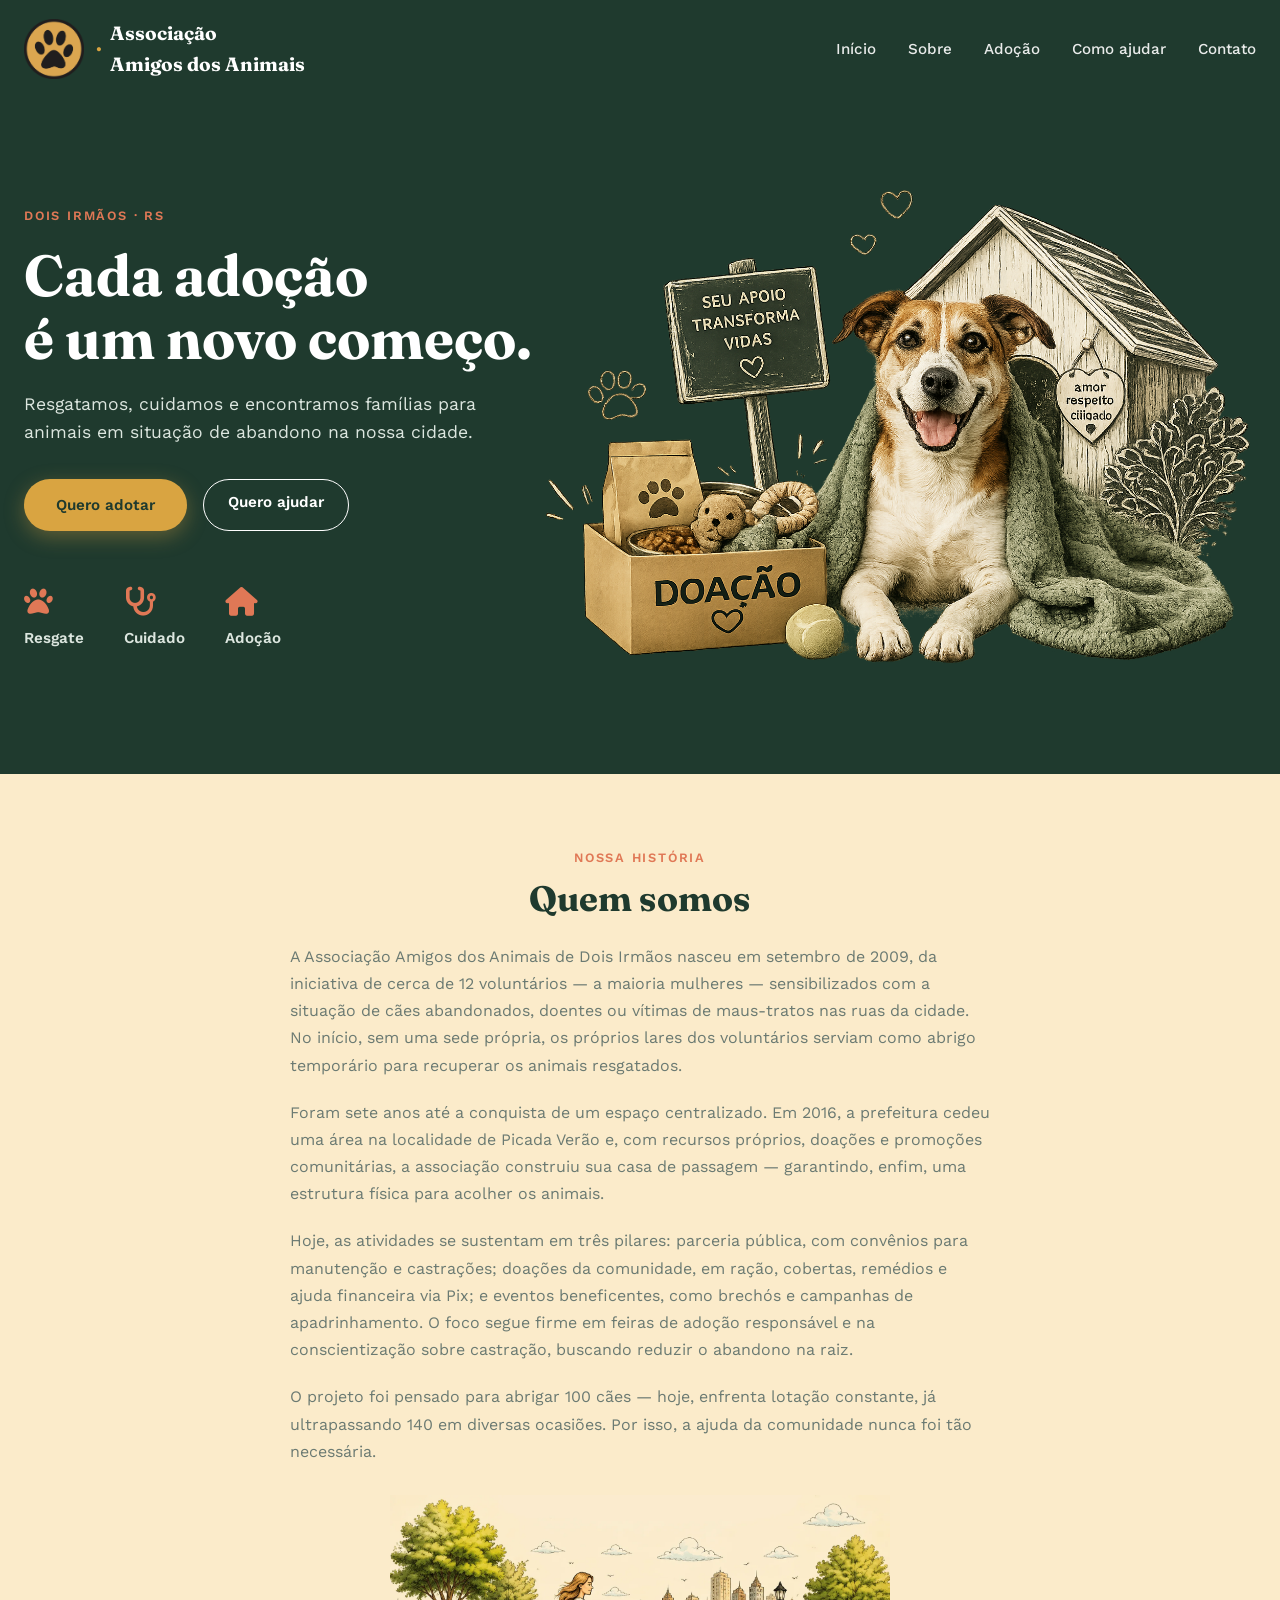
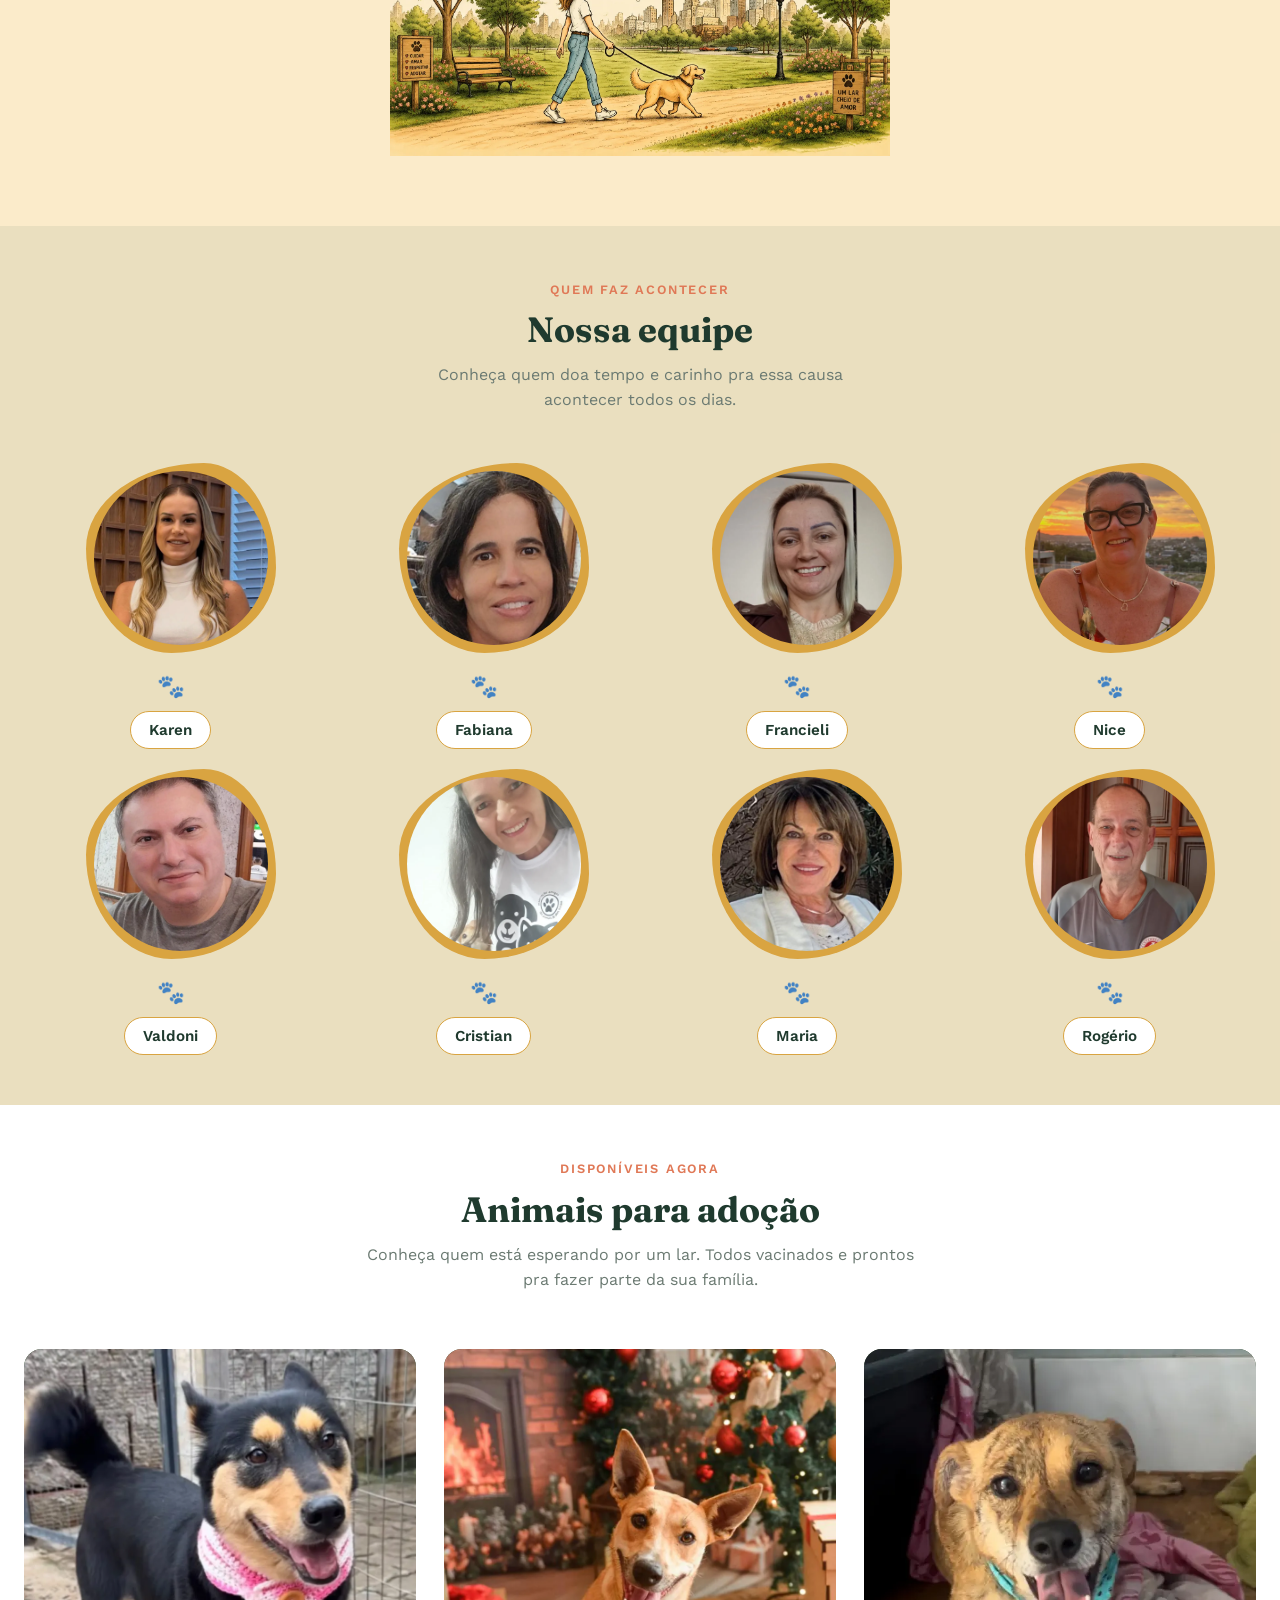
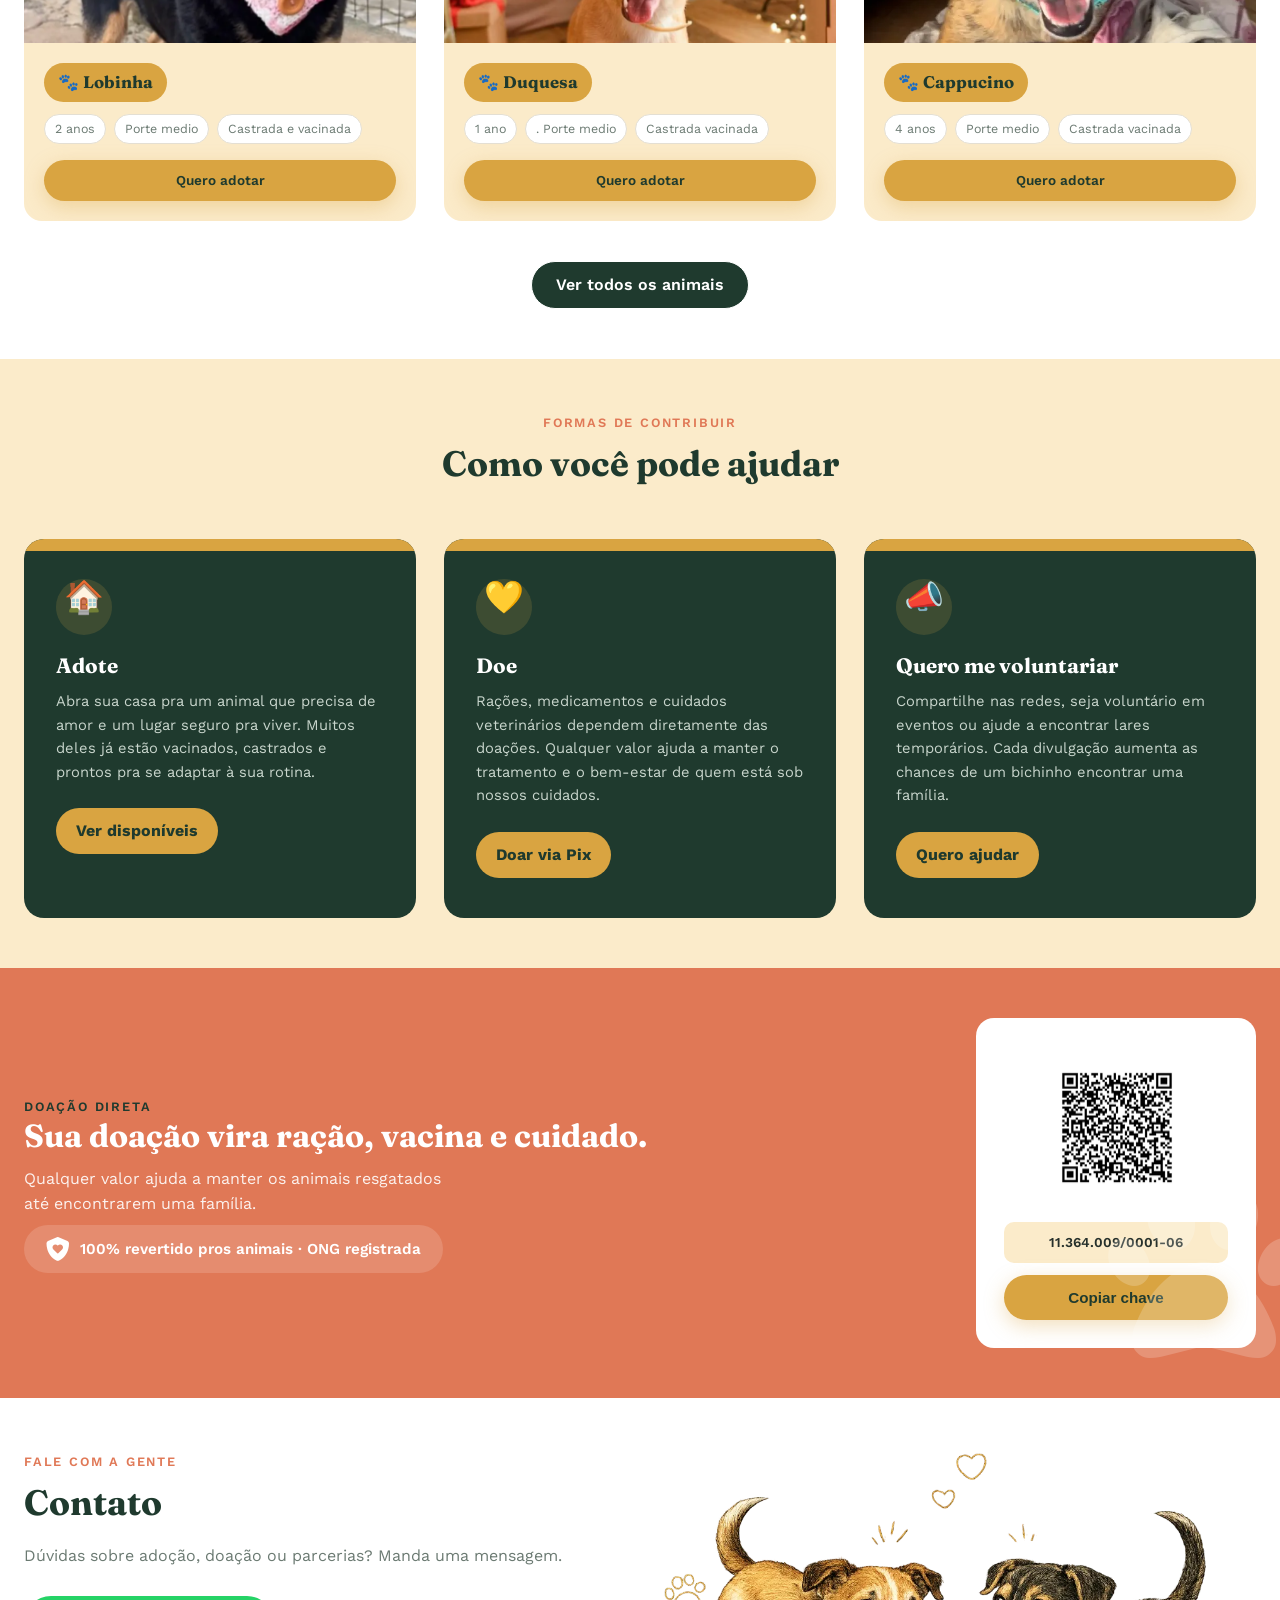
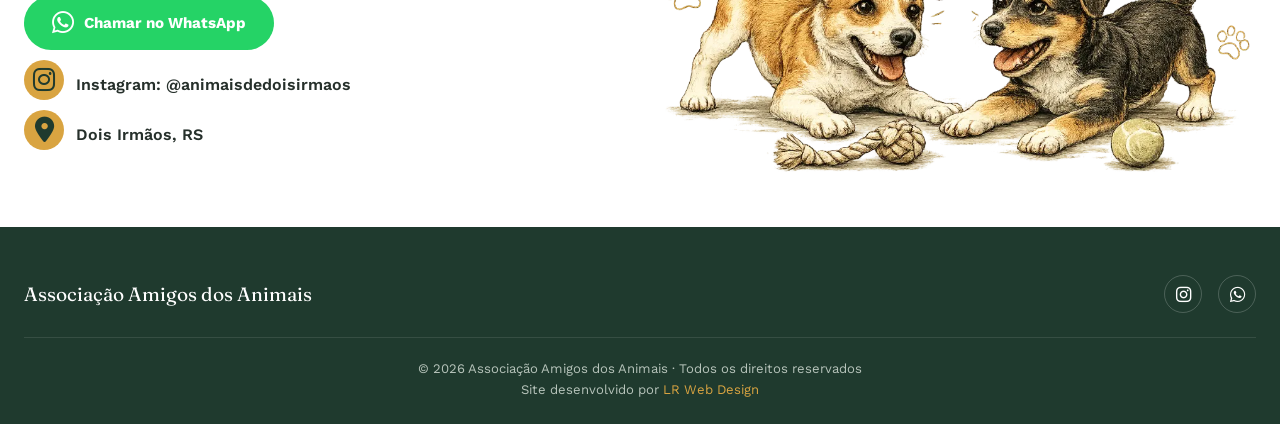
==== commit 84661b96: "ajustes em todo site" ====
--- a/index.html
+++ b/index.html
@@ -94,18 +94,19 @@
             <a href="#adocao" class="btn btn-primario">Quero adotar</a>
             <a href="#ajudar" class="btn btn-secundario">Quero ajudar</a>
           </div>
+
           <div class="hero-stats">
-            <div>
-              <div class="stat-num"><!-- TROCAR -->120+</div>
-              <div class="stat-label">animais resgatados</div>
-            </div>
-            <div>
-              <div class="stat-num"><!-- TROCAR -->85</div>
-              <div class="stat-label">adoções realizadas</div>
-            </div>
-            <div>
-              <div class="stat-num"><!-- TROCAR -->3</div>
-              <div class="stat-label">anos de atuação</div>
+            <div class="stat-item">
+              <i class="fa-solid fa-paw stat-icon"></i>
+              <div class="stat-label">Resgate</div>
+            </div>
+            <div class="stat-item">
+              <i class="fa-solid fa-stethoscope stat-icon"></i>
+              <div class="stat-label">Cuidado</div>
+            </div>
+            <div class="stat-item">
+              <i class="fa-solid fa-house stat-icon"></i>
+              <div class="stat-label">Adoção</div>
             </div>
           </div>
         </div>
@@ -120,19 +121,35 @@
       <div class="container">
         <span class="eyebrow">Nossa história</span>
         <h2>Quem somos</h2>
-        <p>
-          A associação nasceu do amor pelos animais e da vontade de fazer
-          diferente. Começamos resgatando bichinhos em situação de abandono nas
-          ruas de Dois Irmãos, e hoje seguimos firmes nessa missão: cuidar,
-          tratar e encontrar um lar cheio de amor pra cada um deles.
-        </p>
-        <p>
-          Somos um grupo de voluntários que doa tempo, carinho e, muitas vezes,
-          o próprio bolso, porque acreditamos que nenhum animal deveria ser
-          deixado pra trás. Cada adoção bem-sucedida é uma vitória que nos
-          motiva a continuar.
-        </p>
-        <img src="imagens/geral/passeio_2.webp" class="passeio" alt="" />
+       <p>
+  A Associação Amigos dos Animais de Dois Irmãos nasceu em setembro de 2009, da
+  iniciativa de cerca de 12 voluntários — a maioria mulheres — sensibilizados
+  com a situação de cães abandonados, doentes ou vítimas de maus-tratos nas
+  ruas da cidade. No início, sem uma sede própria, os próprios lares dos
+  voluntários serviam como abrigo temporário para recuperar os animais
+  resgatados.
+</p>
+<p>
+  Foram sete anos até a conquista de um espaço centralizado. Em 2016, a
+  prefeitura cedeu uma área na localidade de Picada Verão e, com recursos
+  próprios, doações e promoções comunitárias, a associação construiu sua casa
+  de passagem — garantindo, enfim, uma estrutura física para acolher os
+  animais.
+</p>
+<p>
+  Hoje, as atividades se sustentam em três pilares: parceria pública, com
+  convênios para manutenção e castrações; doações da comunidade, em ração,
+  cobertas, remédios e ajuda financeira via Pix; e eventos beneficentes, como
+  brechós e campanhas de apadrinhamento. O foco segue firme em feiras de
+  adoção responsável e na conscientização sobre castração, buscando reduzir o
+  abandono na raiz.
+</p>
+<p>
+  O projeto foi pensado para abrigar 100 cães — hoje, enfrenta lotação
+  constante, já ultrapassando 140 em diversas ocasiões. Por isso, a ajuda da
+  comunidade nunca foi tão necessária.
+</p>
+        <img src="imagens/geral/passeio-04.webp" class="passeio" alt="" />
       </div>
     </section>
 
@@ -147,46 +164,70 @@
         <div class="equipe-grid">
           <div class="equipe-card">
             <div class="foto-blob">
-              <img src="imagens/geral/karen.jpeg" alt="Karen Kaefer" />
+              <img src="imagens/equipe/karen.webp" alt="Karen Kaefer" />
             </div>
             <p class="equipe-nome"><span>Karen</span></p>
           </div>
 
           <div class="equipe-card">
             <div class="foto-blob">
+              <img src="imagens/equipe/fabi.webp" alt="Fabiana Magnago Rocha" />
+            </div>
+            <p class="equipe-nome"><span>Fabiana</span></p>
+          </div>
+
+          <div class="equipe-card">
+            <div class="foto-blob">
               <img
-                src="imagens/geral/fabiana.jpeg"
-                alt="Fabiana Magnago Rocha"
-              />
-            </div>
-            <p class="equipe-nome"><span>Fabiana</span></p>
+                src="imagens/equipe/francieli.webp"
+                alt="Francieli Henrich Jacobsen"
+              />
+            </div>
+            <p class="equipe-nome"><span>Francieli</span></p>
+          </div>
+
+          <div class="equipe-card">
+            <div class="foto-blob">
+              <img src="imagens/equipe/nice.webp" alt="Nice Closs" />
+            </div>
+            <p class="equipe-nome"><span>Nice</span></p>
           </div>
 
           <div class="equipe-card">
             <div class="foto-blob">
               <img
-                src="imagens/geral/francieli.jpeg"
-                alt="Francieli Henrich Jacobsen"
-              />
-            </div>
-            <p class="equipe-nome"><span>Francieli</span></p>
-          </div>
-
-          <div class="equipe-card">
-            <div class="foto-blob">
-              <img src="imagens/geral/nice.jpeg" alt="Nice Closs" />
-            </div>
-            <p class="equipe-nome"><span>Nice</span></p>
-          </div>
-
+                src="imagens/equipe/valdoni.webp"
+                alt="Valdoni Rodrigues Rocha"
+              />
+            </div>
+            <p class="equipe-nome"><span>Valdoni</span></p>
+          </div>
           <div class="equipe-card">
             <div class="foto-blob">
               <img
-                src="imagens/geral/valdoni.jpeg"
+                src="imagens/equipe/cristina.webp"
                 alt="Valdoni Rodrigues Rocha"
               />
             </div>
-            <p class="equipe-nome"><span>Valdoni</span></p>
+            <p class="equipe-nome"><span>Cristian</span></p>
+          </div>
+          <div class="equipe-card">
+            <div class="foto-blob">
+              <img
+                src="imagens/equipe/maria.webp"
+                alt="Valdoni Rodrigues Rocha"
+              />
+            </div>
+            <p class="equipe-nome"><span>Maria</span></p>
+          </div>
+          <div class="equipe-card">
+            <div class="foto-blob">
+              <img
+                src="imagens/equipe/rogerio.webp"
+                alt="Valdoni Rodrigues Rocha"
+              />
+            </div>
+            <p class="equipe-nome"><span>Rogério</span></p>
           </div>
         </div>
       </div>
@@ -283,7 +324,7 @@
           <div class="card-ajudar">
             <div class="icone-circulo"><span class="icone">📣</span></div>
 
-            <h3>Divulgue</h3>
+            <h3>Quero me voluntariar</h3>
             <p>
               Compartilhe nas redes, seja voluntário em eventos ou ajude a
               encontrar lares temporários. Cada divulgação aumenta as chances de
@@ -340,9 +381,12 @@
           <h2>Contato</h2>
           <p>Dúvidas sobre adoção, doação ou parcerias? Manda uma mensagem.</p>
           <div class="canal">
-            <a href="https://wa.me/5551995019977" target="_blank" class="canal">
-              <span class="icone"><i class="fa-brands fa-whatsapp"></i></span>
-              WhatsApp: (51) 99501-9977
+            <a
+              href="https://wa.me/5551995019977"
+              target="_blank"
+              class="btn btn-whatsapp"
+            >
+              <i class="fa-brands fa-whatsapp whts"></i> Chamar no WhatsApp
             </a>
           </div>
           <div class="canal">
@@ -360,25 +404,11 @@
           </div>
         </div>
 
-        <div class="contato-form">
-          <!-- TROCAR: action do FormSubmit com o email real, igual usado nos outros projetos -->
-          <form action="https://formsubmit.co/SEU-EMAIL-AQUI" method="POST">
-            <input type="text" name="nome" placeholder="Seu nome" required />
-            <input
-              type="email"
-              name="email"
-              placeholder="Seu e-mail"
-              required
-            />
-            <textarea
-              name="mensagem"
-              placeholder="Sua mensagem"
-              required
-            ></textarea>
-            <button type="submit" class="btn btn-primario">
-              Enviar mensagem
-            </button>
-          </form>
+        <div class="contato-imagem">
+          <img
+            src="imagens/geral/brincando.webp"
+            alt="Dois cachorros brincando juntos"
+          />
         </div>
       </div>
     </section>
--- a/style.css
+++ b/style.css
@@ -6,7 +6,7 @@
   --verde-medio: #2e5240;
   --dourado: #d9a441; /* CTA principal */
   --coral: #e07856; /* seção doação, detalhe */
-  --creme: #fbf4e7; /* fundo geral */
+  --creme: #fbebca; /* fundo geral */
   --branco: #ffffff;
   --texto: #26302b;
   --texto-claro: #6b7a72;
@@ -266,33 +266,47 @@
   margin-top: 56px;
   flex-wrap: wrap;
 }
-.stat-num {
-  font-family: var(--fonte-display);
-  font-size: 2rem;
+
+.stat-item {
+  display: flex;
+  flex-direction: column;
+  align-items: flex-start;
+  gap: 10px;
+}
+
+.stat-item i{
+  color: var(--coral);
+}
+.stat-icon {
+  font-size: 1.8rem;
   color: var(--dourado);
-  font-weight: 700;
 }
 .stat-label {
-  font-size: 0.85rem;
-  color: #b7c4bb;
+  font-size: 0.95rem;
+  color: #dce6df;
+  font-weight: 600;
+  max-width: 120px;
 }
 
 /* =====================
    SOBRE
    ===================== */
-.sobre {
-  padding: 50px 0;
-  text-align: center;
-  background: #fcefcf;
-}
+
 .sobre h2 {
   font-size: 2.2rem;
   margin: 10px 0 24px;
 }
+.sobre {
+  padding: 70px 0;
+  text-align: center;
+  background: var(--creme);
+}
 .sobre p {
   color: var(--texto-claro);
   max-width: 700px;
-  margin: 0 auto 16px;
+  margin: 0 auto 20px;
+  text-align: left;
+  line-height: 1.7;
 }
 
 .passeio {
@@ -304,7 +318,7 @@
    EQUIPE
    ===================== */
 .equipe {
-   padding: 50px 0;
+  padding: 50px 0;
   text-align: center;
   background: color-mix(in srgb, var(--verde-medio) 8%, transparent);
 }
@@ -318,17 +332,18 @@
   margin: 0 auto 50px;
 }
 .equipe-grid {
-  display: flex;
-  flex-wrap: wrap;
-  justify-content: center;
-  gap: 40px;
+  display: grid;
+  grid-template-columns: repeat(4, 1fr);
+  justify-items: center;
+  gap: 20px;
 }
 .equipe-card {
-  width: 170px;
+  width: 100%;
+  max-width: 170px;
 }
 .foto-blob {
-  width: 160px;
-  height: 160px;
+  width: 190px;
+  height: 190px;
   margin: 0 auto 16px;
   position: relative;
 }
@@ -660,12 +675,12 @@
      ===================== */
 .contato {
   background: var(--branco);
-  padding: 100px 0;
+  padding: 50px 0;
 }
 .contato-grid {
   display: grid;
   grid-template-columns: 1fr 1fr;
-  gap: 64px;
+  gap: 24px;
 }
 .contato-info h2 {
   font-size: 2.2rem;
@@ -673,7 +688,7 @@
 }
 .contato-info p {
   color: var(--texto-claro);
-  margin-bottom: 24px;
+  margin-bottom: 18px;
 }
 .contato-canais {
   display: flex;
@@ -701,28 +716,33 @@
   font-size: 1.6rem;
 }
 
-form {
-  display: flex;
-  flex-direction: column;
-  gap: 16px;
-}
-input,
-textarea {
-  font-family: var(--fonte-corpo);
-  padding: 14px 16px;
-  border-radius: 10px;
-  border: 1.5px solid #e4dfd3;
-  background: var(--creme);
-  font-size: 0.95rem;
-}
-input:focus,
-textarea:focus {
-  outline: none;
-  border-color: var(--dourado);
-}
-textarea {
-  min-height: 120px;
-  resize: vertical;
+.btn-whatsapp {
+  display: inline-flex;
+  align-items: center;
+  gap: 10px;
+  background: #25D366;
+  color: #fff;
+  padding: 14px 28px;
+  border-radius: 50px;
+  font-weight: 700;
+  margin: 10px 0;
+  width: fit-content;
+}
+
+.btn-whatsapp i{
+  color: white;
+  font-size: 1.6rem;
+}
+
+.contato-imagem {
+  display: flex;
+  align-items: center;
+  justify-content: center;
+}
+.contato-imagem img {
+  width: 100%;
+  max-width: 680px;
+  height: auto;
 }
 
 /* =====================
@@ -786,7 +806,7 @@
      RESPONSIVO
      ===================== */
 @media (max-width: 860px) {
-    .quebra-mobile {
+  .quebra-mobile {
     display: block;
   }
 
@@ -848,6 +868,10 @@
   }
   .faixa-passeio {
     overflow-x: auto;
+  }
+  .equipe-grid {
+    grid-template-columns: repeat(2, 1fr);
+    gap: 32px;
   }
 }
 
@@ -900,12 +924,15 @@
     padding-right: 20px;
   }
   .sobre p {
-    text-align: justify;
+    text-align: left;
   }
 }
 
 @media (max-width: 560px) {
   .grid-animais {
+    grid-template-columns: 1fr;
+  }
+  .equipe-grid {
     grid-template-columns: 1fr;
   }
 }
@@ -922,4 +949,4 @@
   * {
     transition: none !important;
   }
-}
+}
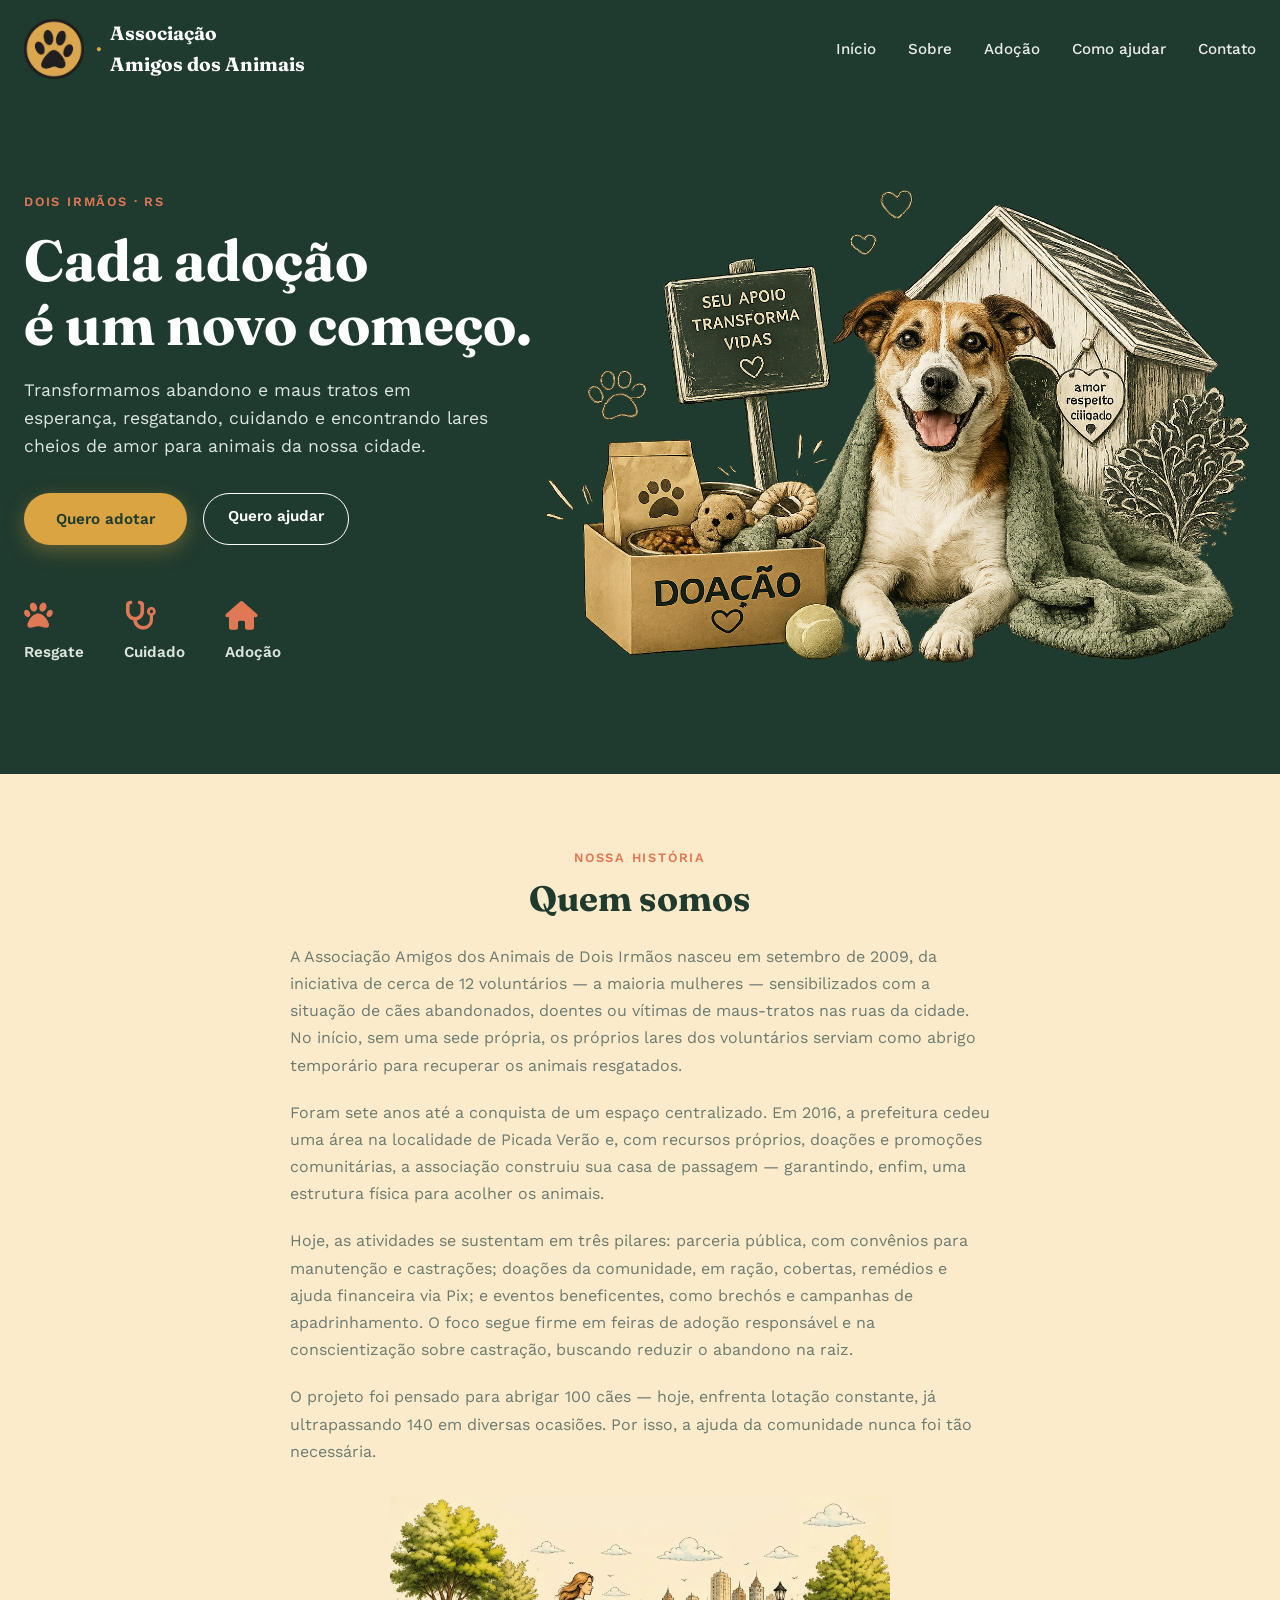
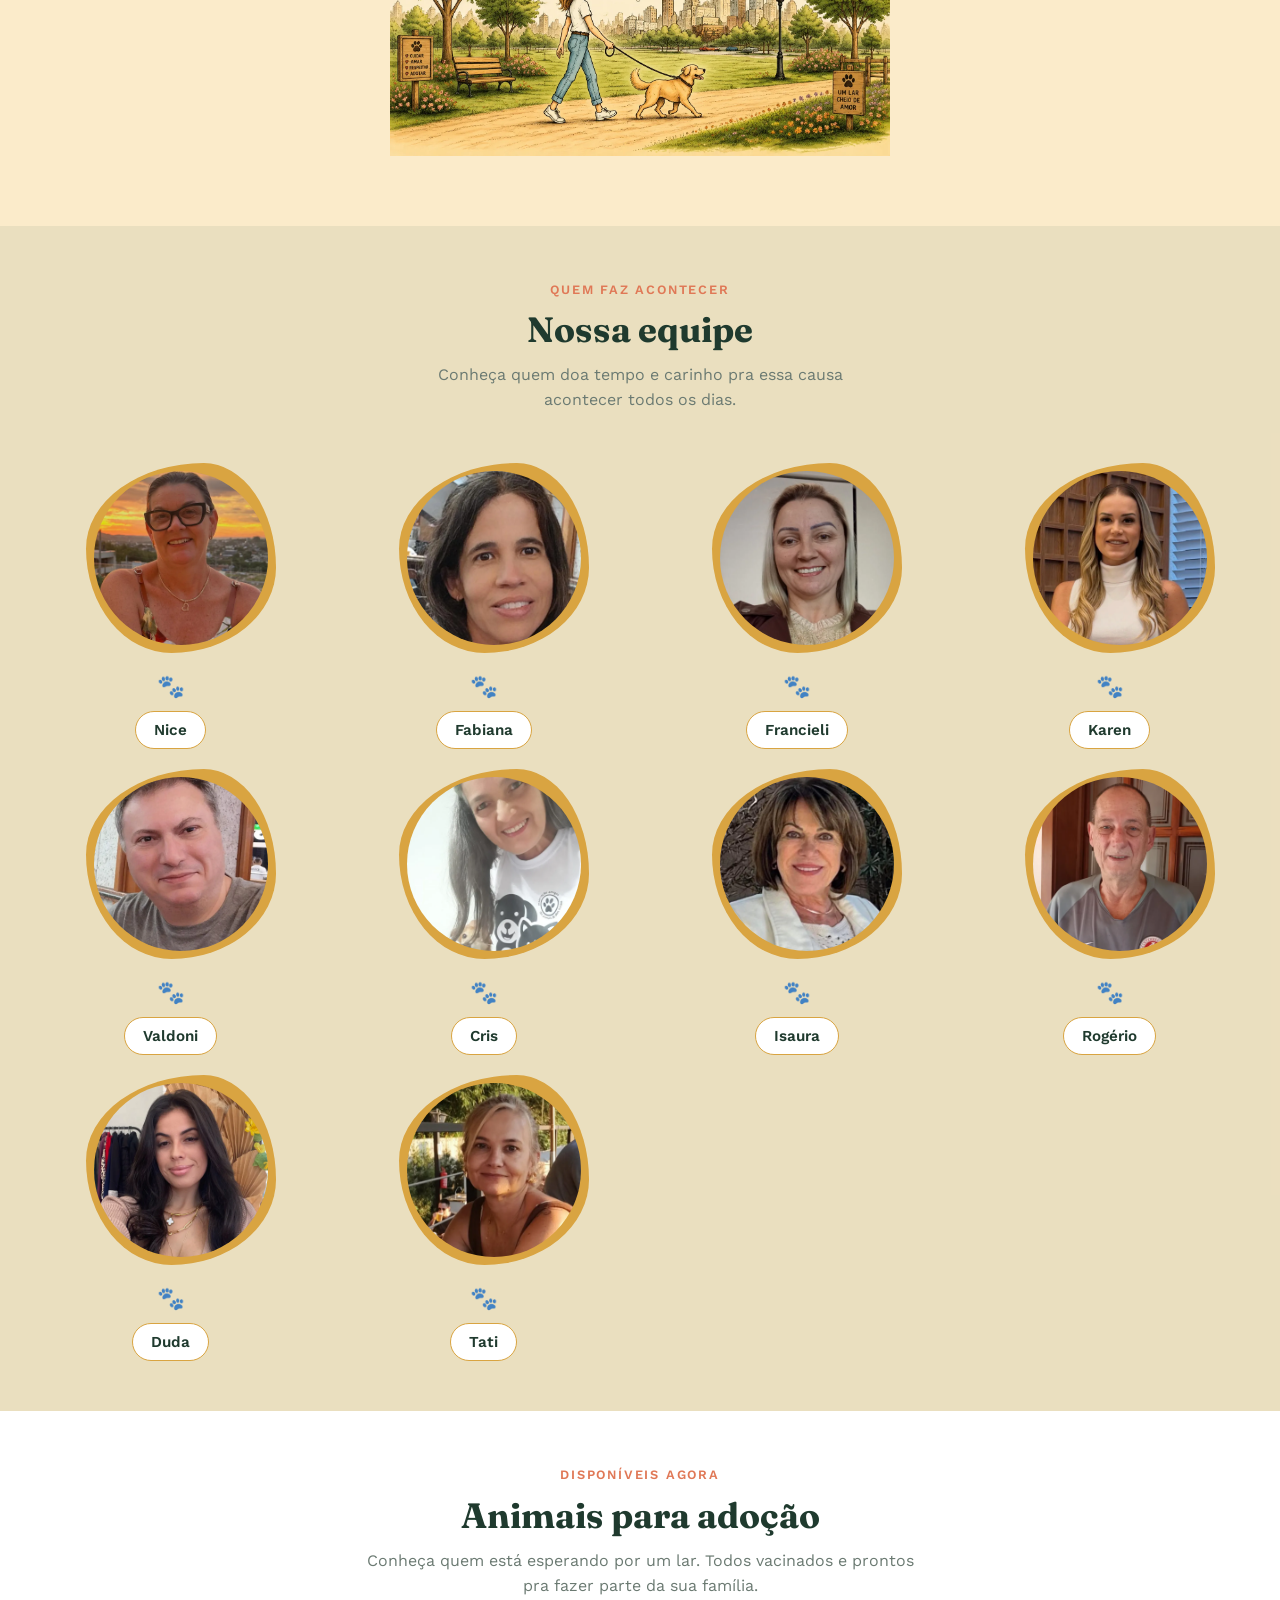
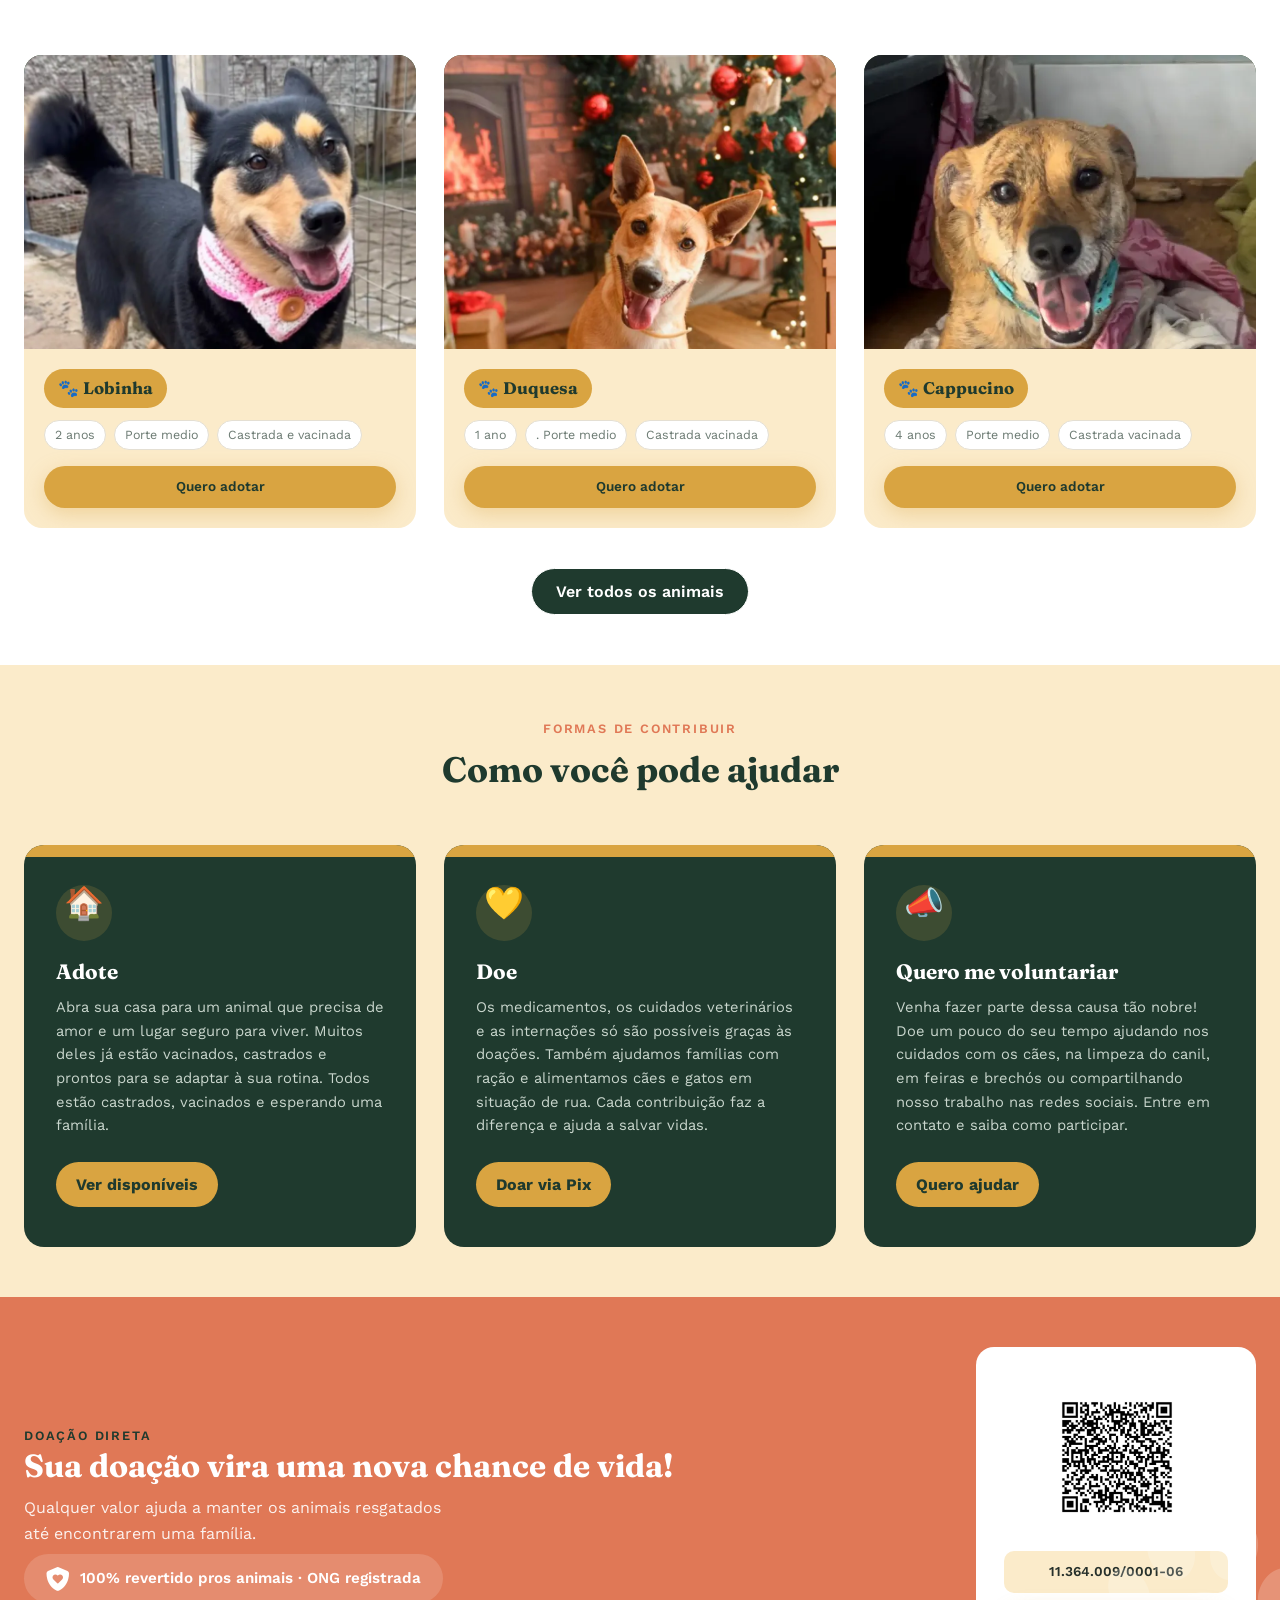
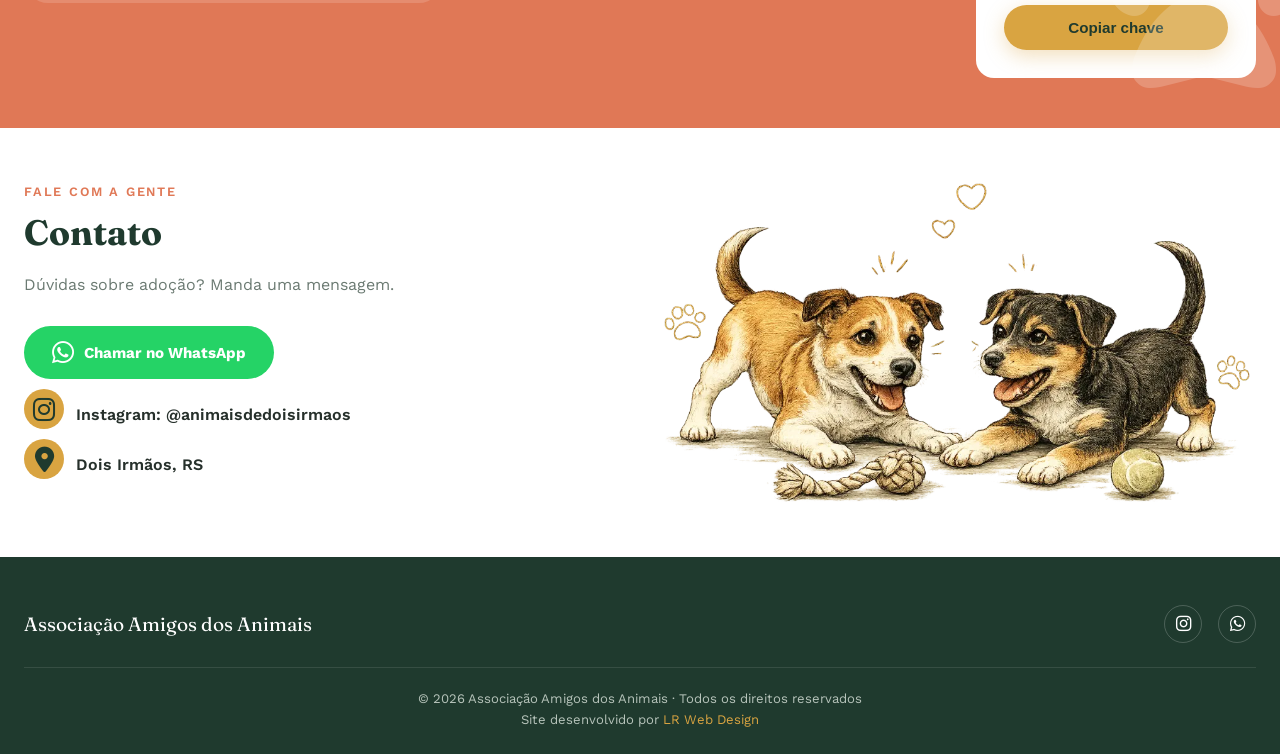
==== commit 04efba49: "novos ajustes" ====
--- a/index.html
+++ b/index.html
@@ -87,8 +87,7 @@
           <h1>Cada adoção<br />é um novo começo.</h1>
           <p>
             <!-- TROCAR: usar o textinho que a Karen mandou, resumido em 1-2 frases de impacto -->
-            Resgatamos, cuidamos e encontramos famílias para animais em situação
-            de abandono na nossa cidade.
+            Transformamos abandono e maus tratos em esperança, resgatando, cuidando e encontrando lares cheios de amor para animais da nossa cidade.
           </p>
           <div class="hero-botoes">
             <a href="#adocao" class="btn btn-primario">Quero adotar</a>
@@ -164,9 +163,9 @@
         <div class="equipe-grid">
           <div class="equipe-card">
             <div class="foto-blob">
-              <img src="imagens/equipe/karen.webp" alt="Karen Kaefer" />
-            </div>
-            <p class="equipe-nome"><span>Karen</span></p>
+              <img src="imagens/equipe/nice.webp" alt="Nice Closs" />
+            </div>
+            <p class="equipe-nome"><span>Nice</span></p>
           </div>
 
           <div class="equipe-card">
@@ -186,12 +185,12 @@
             <p class="equipe-nome"><span>Francieli</span></p>
           </div>
 
-          <div class="equipe-card">
-            <div class="foto-blob">
-              <img src="imagens/equipe/nice.webp" alt="Nice Closs" />
-            </div>
-            <p class="equipe-nome"><span>Nice</span></p>
-          </div>
+              <div class="equipe-card">
+            <div class="foto-blob">
+              <img src="imagens/equipe/karen.webp" alt="Karen Kaefer" />
+            </div>
+            <p class="equipe-nome"><span>Karen</span></p>
+          </div>          
 
           <div class="equipe-card">
             <div class="foto-blob">
@@ -209,7 +208,7 @@
                 alt="Valdoni Rodrigues Rocha"
               />
             </div>
-            <p class="equipe-nome"><span>Cristian</span></p>
+            <p class="equipe-nome"><span>Cris</span></p>
           </div>
           <div class="equipe-card">
             <div class="foto-blob">
@@ -218,7 +217,7 @@
                 alt="Valdoni Rodrigues Rocha"
               />
             </div>
-            <p class="equipe-nome"><span>Maria</span></p>
+            <p class="equipe-nome"><span>Isaura</span></p>
           </div>
           <div class="equipe-card">
             <div class="foto-blob">
@@ -228,6 +227,26 @@
               />
             </div>
             <p class="equipe-nome"><span>Rogério</span></p>
+          </div>
+
+            <div class="equipe-card">
+            <div class="foto-blob">
+              <img
+                src="imagens/equipe/duda.webp"
+                alt="Valdoni Rodrigues Rocha"
+              />
+            </div>
+            <p class="equipe-nome"><span>Duda</span></p>
+          </div>
+
+            <div class="equipe-card">
+            <div class="foto-blob">
+              <img
+                src="imagens/equipe/tati.webp"
+                alt="Valdoni Rodrigues Rocha"
+              />
+            </div>
+            <p class="equipe-nome"><span>Tati</span></p>
           </div>
         </div>
       </div>
@@ -305,9 +324,7 @@
             <div class="icone-circulo"><span class="icone">🏠</span></div>
             <h3>Adote</h3>
             <p>
-              Abra sua casa pra um animal que precisa de amor e um lugar seguro
-              pra viver. Muitos deles já estão vacinados, castrados e prontos
-              pra se adaptar à sua rotina.
+              Abra sua casa para um animal que precisa de amor e um lugar seguro para viver. Muitos deles já estão vacinados, castrados e prontos para se adaptar à sua rotina. Todos estão castrados, vacinados e esperando uma família.
             </p>
             <a href="#adocao" class="btn-card-ajudar">Ver disponíveis</a>
           </div>
@@ -315,9 +332,7 @@
             <div class="icone-circulo"><span class="icone">💛</span></div>
             <h3>Doe</h3>
             <p>
-              Rações, medicamentos e cuidados veterinários dependem diretamente
-              das doações. Qualquer valor ajuda a manter o tratamento e o
-              bem-estar de quem está sob nossos cuidados.
+              Os medicamentos, os cuidados veterinários e as internações só são possíveis graças às doações. Também ajudamos famílias com ração e alimentamos cães e gatos em situação de rua. Cada contribuição faz a diferença e ajuda a salvar vidas.
             </p>
             <a href="#pix" class="btn-card-ajudar">Doar via Pix</a>
           </div>
@@ -326,9 +341,7 @@
 
             <h3>Quero me voluntariar</h3>
             <p>
-              Compartilhe nas redes, seja voluntário em eventos ou ajude a
-              encontrar lares temporários. Cada divulgação aumenta as chances de
-              um bichinho encontrar uma família.
+              Venha fazer parte dessa causa tão nobre! Doe um pouco do seu tempo ajudando nos cuidados com os cães, na limpeza do canil, em feiras e brechós ou compartilhando nosso trabalho nas redes sociais. Entre em contato e saiba como participar.
             </p>
             <a href="#contato" class="btn-card-ajudar">Quero ajudar</a>
           </div>
@@ -342,7 +355,7 @@
           <span class="eyebrow" style="color: var(--verde-escuro)"
             >Doação direta</span
           >
-          <h2>Sua doação vira ração, vacina e cuidado.</h2>
+          <h2>Sua doação vira uma nova chance de vida!</h2>
           <p>
             Qualquer valor ajuda a manter os animais resgatados até encontrarem
             uma família.
@@ -379,7 +392,7 @@
         <div class="contato-info">
           <span class="eyebrow">Fale com a gente</span>
           <h2>Contato</h2>
-          <p>Dúvidas sobre adoção, doação ou parcerias? Manda uma mensagem.</p>
+          <p>Dúvidas sobre adoção? Manda uma mensagem.</p>
           <div class="canal">
             <a
               href="https://wa.me/5551995019977"
--- a/style.css
+++ b/style.css
@@ -35,7 +35,9 @@
   align-items: center;
   justify-content: center;
   z-index: 9999;
-  transition: opacity 0.5s ease, visibility 0.5s ease;
+  transition:
+    opacity 0.5s ease,
+    visibility 0.5s ease;
 }
 #preloader.preloader-oculto {
   opacity: 0;
@@ -194,7 +196,6 @@
   color: var(--dourado);
 }
 
-
 /* =====================
      BOTÃO MOBILE
      ===================== */
@@ -274,7 +275,7 @@
   gap: 10px;
 }
 
-.stat-item i{
+.stat-item i {
   color: var(--coral);
 }
 .stat-icon {
@@ -387,7 +388,6 @@
   border-radius: 20px;
   background: #fff;
 }
-
 
 /* =====================
      ANIMAIS PARA ADOÇÃO
@@ -577,7 +577,9 @@
   border-radius: 999px;
   font-weight: 700;
   text-decoration: none;
-  transition: background 0.2s ease, transform 0.2s ease;
+  transition:
+    background 0.2s ease,
+    transform 0.2s ease;
 }
 .btn-card-ajudar:hover {
   background: #f0c96b;
@@ -720,7 +722,7 @@
   display: inline-flex;
   align-items: center;
   gap: 10px;
-  background: #25D366;
+  background: #25d366;
   color: #fff;
   padding: 14px 28px;
   border-radius: 50px;
@@ -729,7 +731,7 @@
   width: fit-content;
 }
 
-.btn-whatsapp i{
+.btn-whatsapp i {
   color: white;
   font-size: 1.6rem;
 }
@@ -927,26 +929,53 @@
     text-align: left;
   }
 }
-
 @media (max-width: 560px) {
   .grid-animais {
     grid-template-columns: 1fr;
-  }
-  .equipe-grid {
-    grid-template-columns: 1fr;
-  }
-}
-
-/* acessibilidade: foco visível */
-a:focus-visible,
-button:focus-visible,
-input:focus-visible,
-textarea:focus-visible {
-  outline: 3px solid var(--dourado);
-  outline-offset: 2px;
+    gap: 14px;
+  }
+
+  .grid-animais-completa {
+    grid-template-columns: repeat(2, 1fr);
+  }
+
+  .foto-blob {
+    width: 140px;
+    height: 140px;
+  }
+
+  .equipe-nome {
+    font-size: 0.85rem;
+  }
+
+  /* reduz conteúdo interno dos cards */
+  .card-info {
+    padding: 12px;
+  }
+
+  .tag-nome {
+    font-size: 0.85rem;
+    padding: 4px 10px;
+    margin-bottom: 8px;
+  }
+
+  .card-detalhes {
+    gap: 5px;
+    margin-bottom: 10px;
+  }
+
+  .pill {
+    font-size: 0.68rem;
+    padding: 3px 8px;
+  }
+
+  .card-animal .btn {
+    padding: 5px;
+    font-size: 0.7rem;
+  }
 }
 @media (prefers-reduced-motion: reduce) {
   * {
     transition: none !important;
   }
-}+}
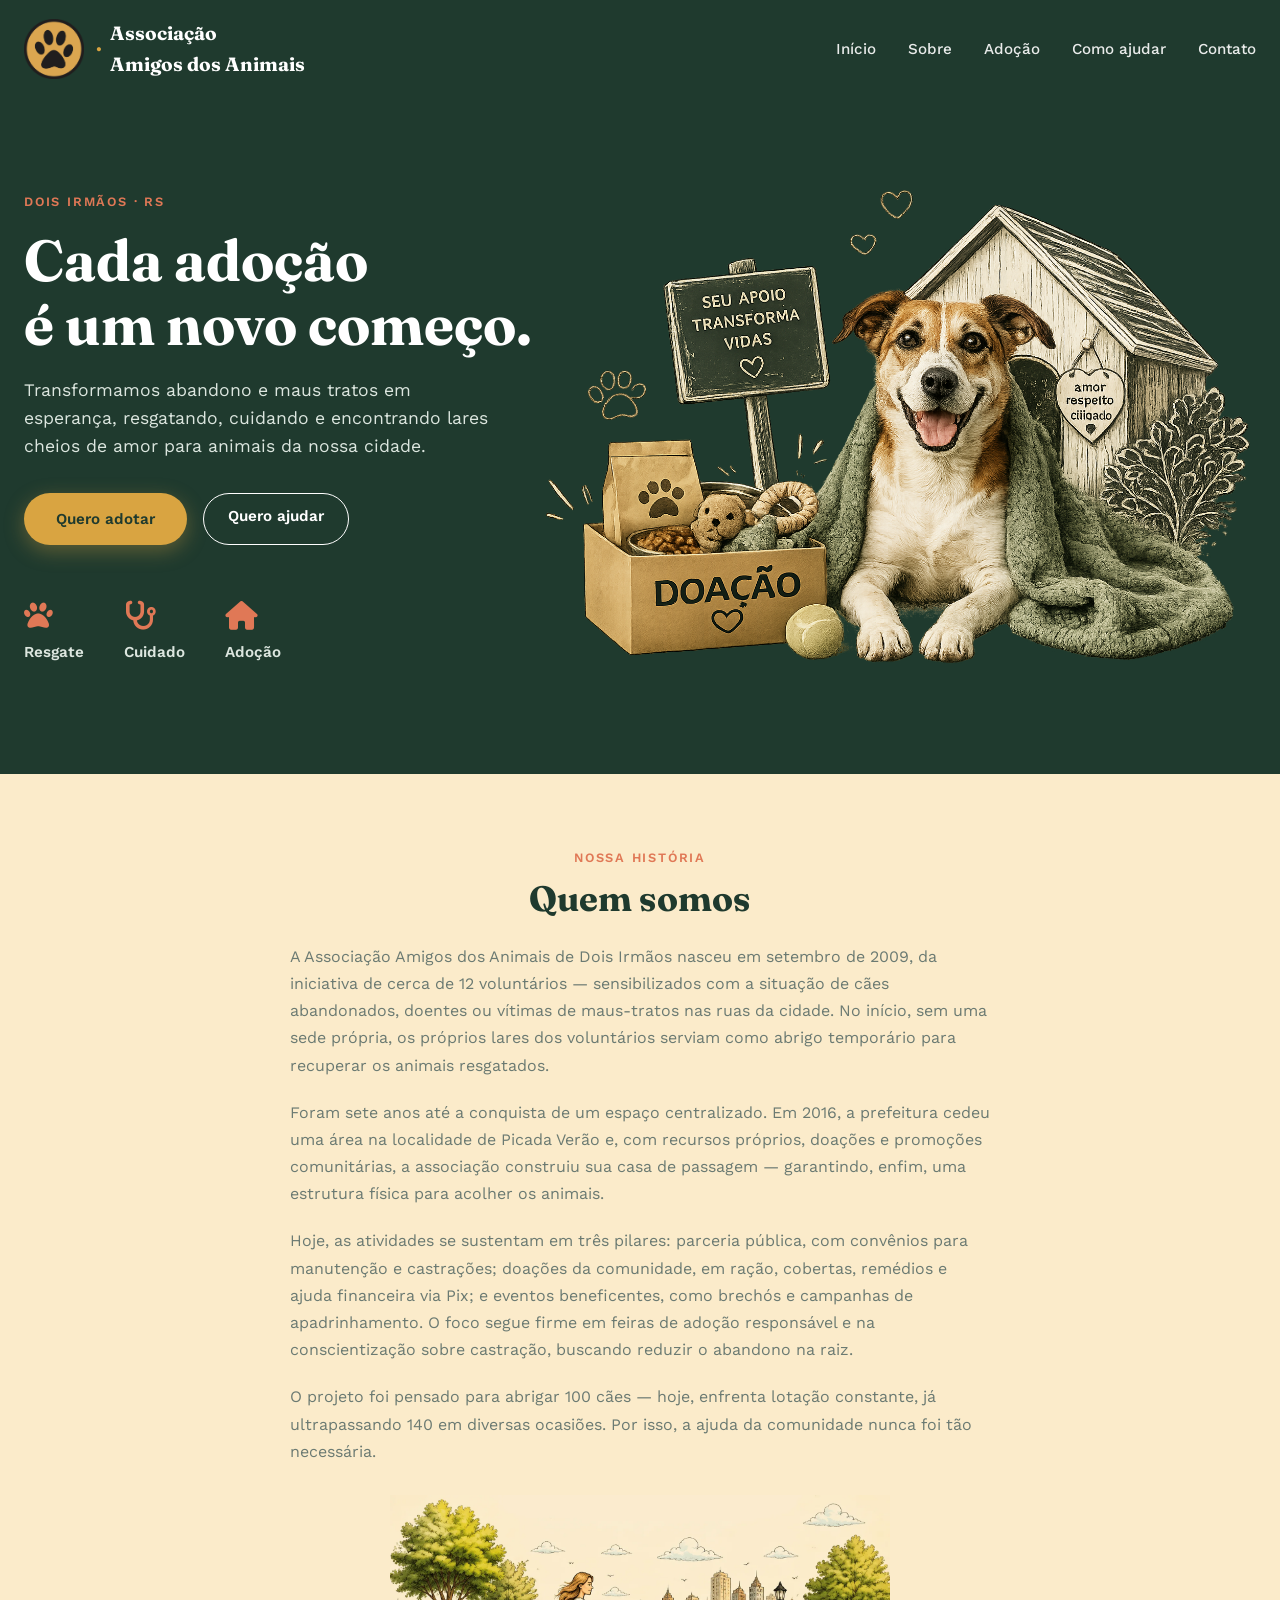
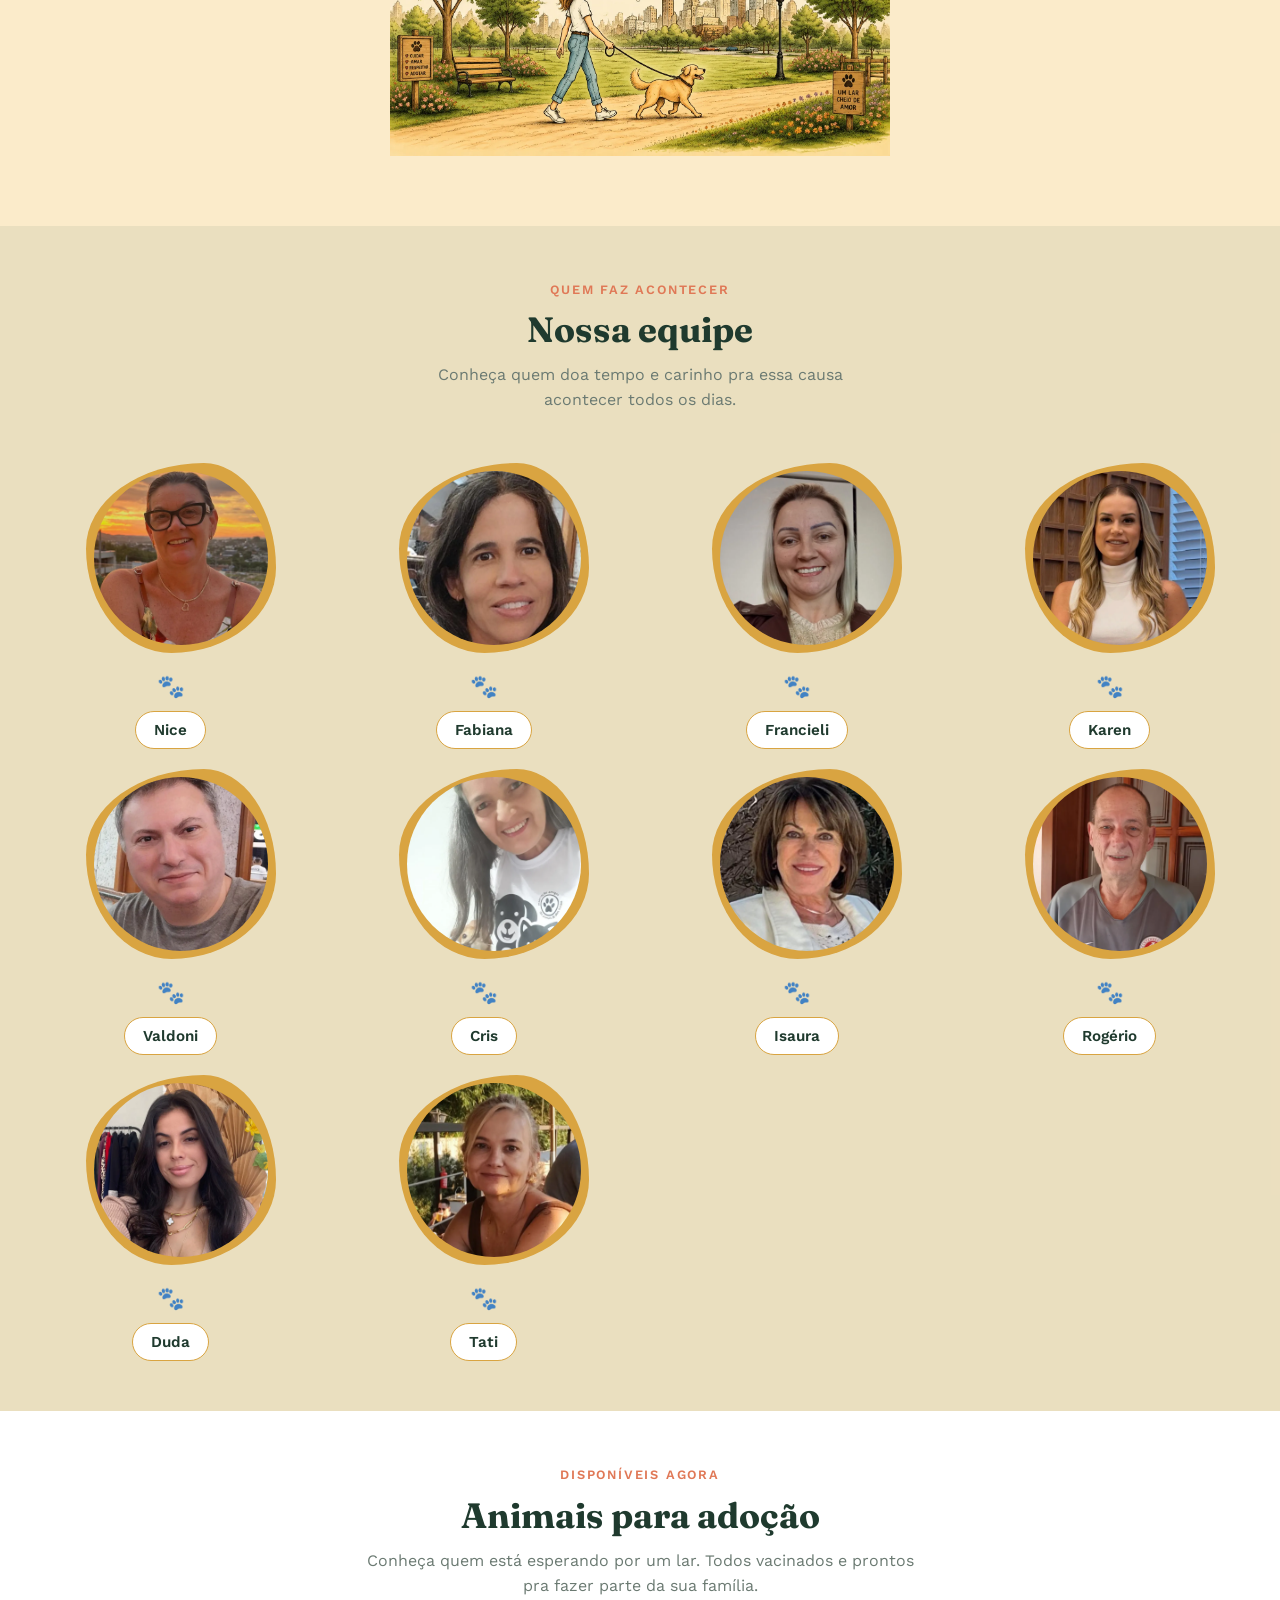
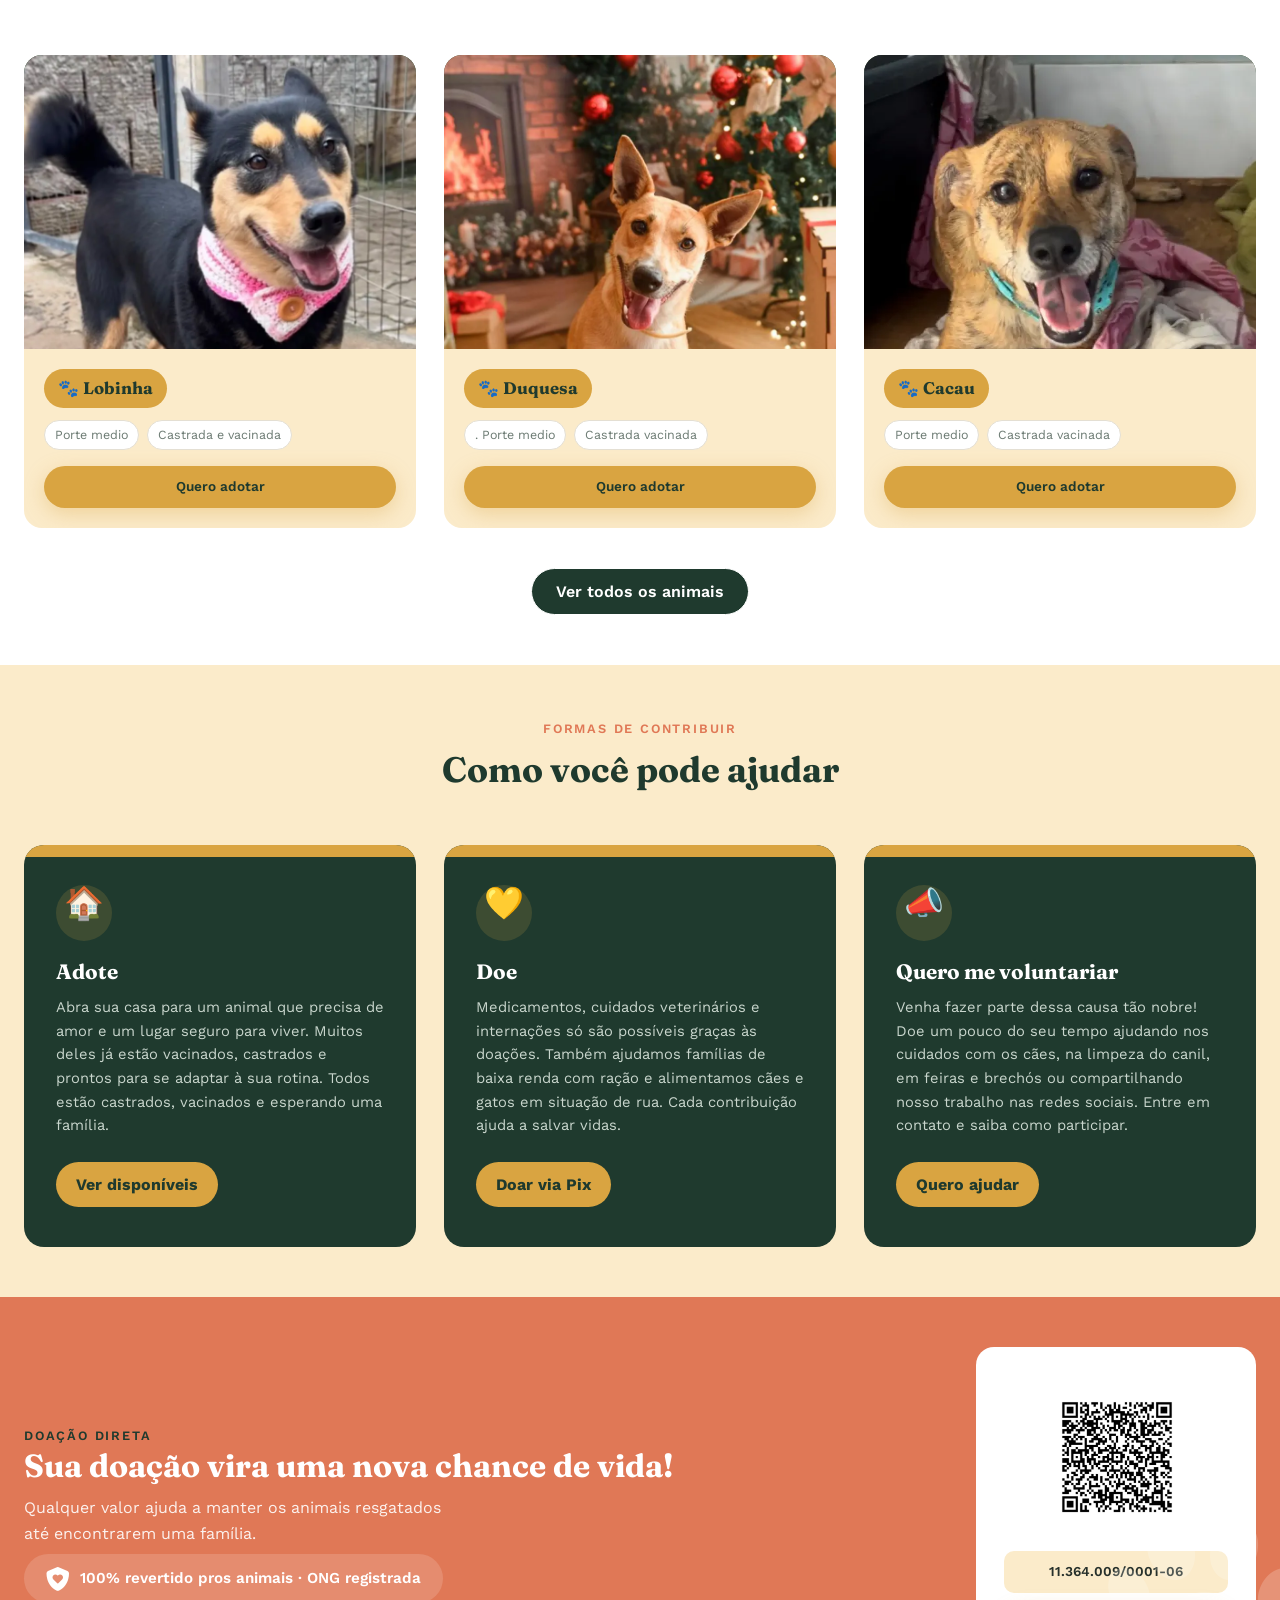
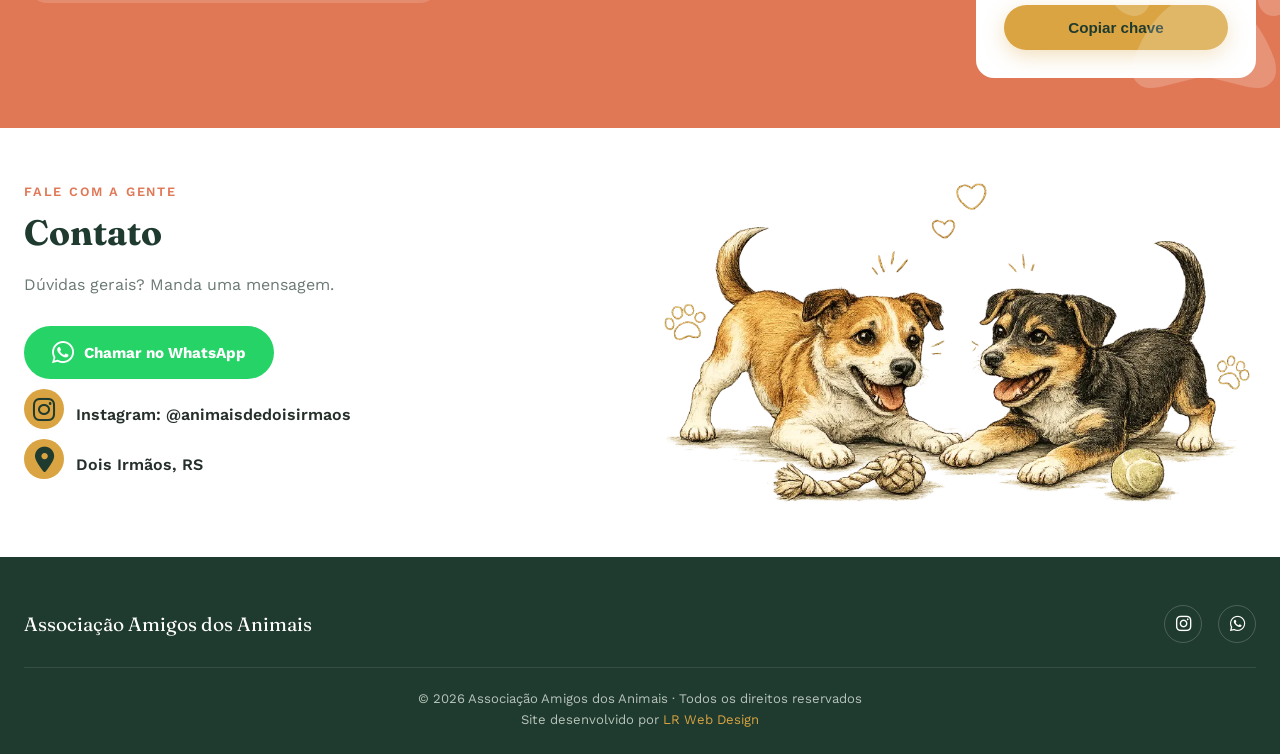
==== commit 49653522: "Ajustes" ====
--- a/index.html
+++ b/index.html
@@ -122,7 +122,7 @@
         <h2>Quem somos</h2>
        <p>
   A Associação Amigos dos Animais de Dois Irmãos nasceu em setembro de 2009, da
-  iniciativa de cerca de 12 voluntários — a maioria mulheres — sensibilizados
+  iniciativa de cerca de 12 voluntários — sensibilizados
   com a situação de cães abandonados, doentes ou vítimas de maus-tratos nas
   ruas da cidade. No início, sem uma sede própria, os próprios lares dos
   voluntários serviam como abrigo temporário para recuperar os animais
@@ -271,7 +271,6 @@
             <div class="card-info">
               <span class="tag-nome">🐾 Lobinha</span>
               <div class="card-detalhes">
-                <span class="pill">2 anos</span>
                 <span class="pill">Porte medio</span>
                 <span class="pill">Castrada e vacinada</span>
               </div>
@@ -285,21 +284,19 @@
             <div class="card-info">
               <span class="tag-nome">🐾 Duquesa</span>
               <div class="card-detalhes">
-                <span class="pill">1 ano</span>
                 <span class="pill">. Porte medio</span>
                 <span class="pill">Castrada vacinada</span>
               </div>
               <a href="#contato" class="btn btn-primario">Quero adotar</a>
             </div>
           </div>
-          <div class="card-animal">
+          <div class="card-animal"> 
             <div class="card-foto">
               <img src="imagens/animais/capuccino.webp" alt="" />
             </div>
             <div class="card-info">
-              <span class="tag-nome">🐾 Cappucino</span>
+              <span class="tag-nome">🐾 Cacau</span>
               <div class="card-detalhes">
-                <span class="pill">4 anos</span>
                 <span class="pill">Porte medio</span>
                 <span class="pill">Castrada vacinada</span>
               </div>
@@ -332,7 +329,7 @@
             <div class="icone-circulo"><span class="icone">💛</span></div>
             <h3>Doe</h3>
             <p>
-              Os medicamentos, os cuidados veterinários e as internações só são possíveis graças às doações. Também ajudamos famílias com ração e alimentamos cães e gatos em situação de rua. Cada contribuição faz a diferença e ajuda a salvar vidas.
+              Medicamentos, cuidados veterinários e internações só são possíveis graças às doações. Também ajudamos famílias de baixa renda com ração e alimentamos cães e gatos em situação de rua. Cada contribuição ajuda a salvar vidas.
             </p>
             <a href="#pix" class="btn-card-ajudar">Doar via Pix</a>
           </div>
@@ -392,7 +389,7 @@
         <div class="contato-info">
           <span class="eyebrow">Fale com a gente</span>
           <h2>Contato</h2>
-          <p>Dúvidas sobre adoção? Manda uma mensagem.</p>
+          <p>Dúvidas gerais? Manda uma mensagem.</p>
           <div class="canal">
             <a
               href="https://wa.me/5551995019977"
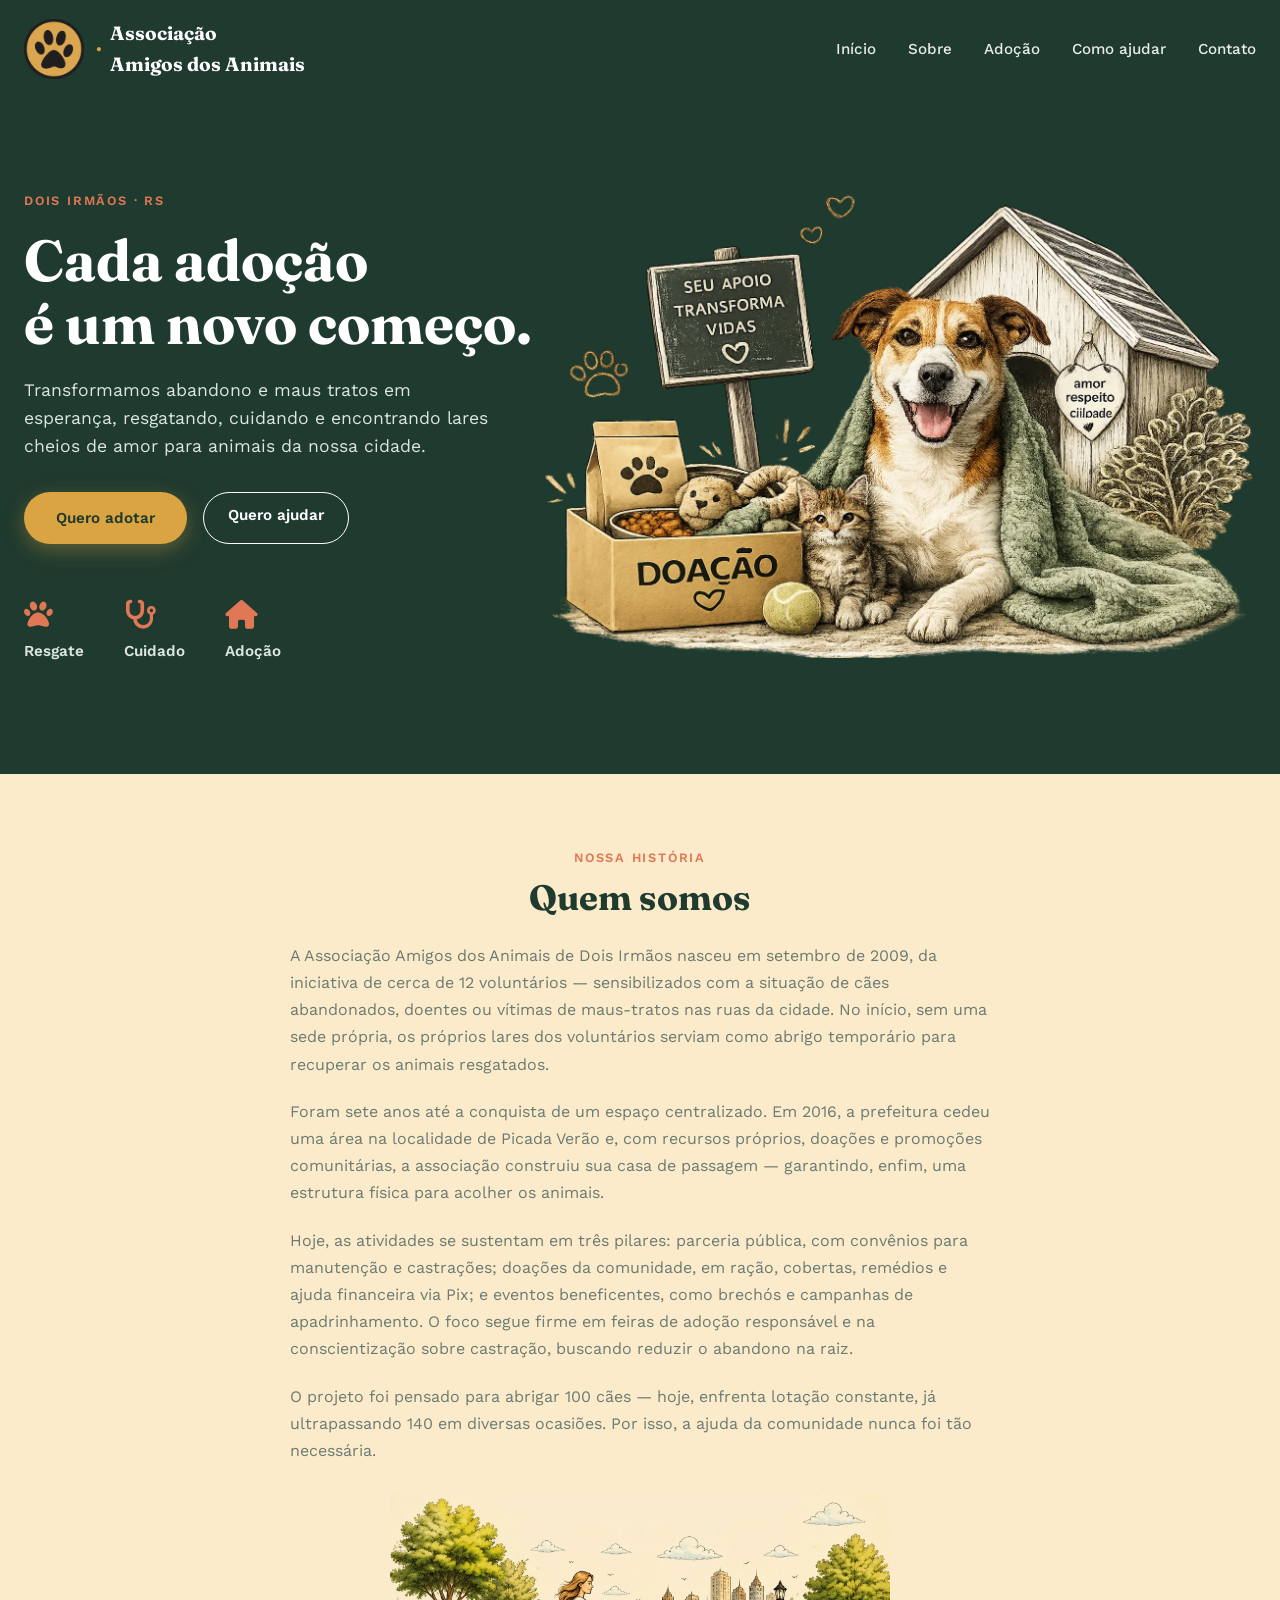
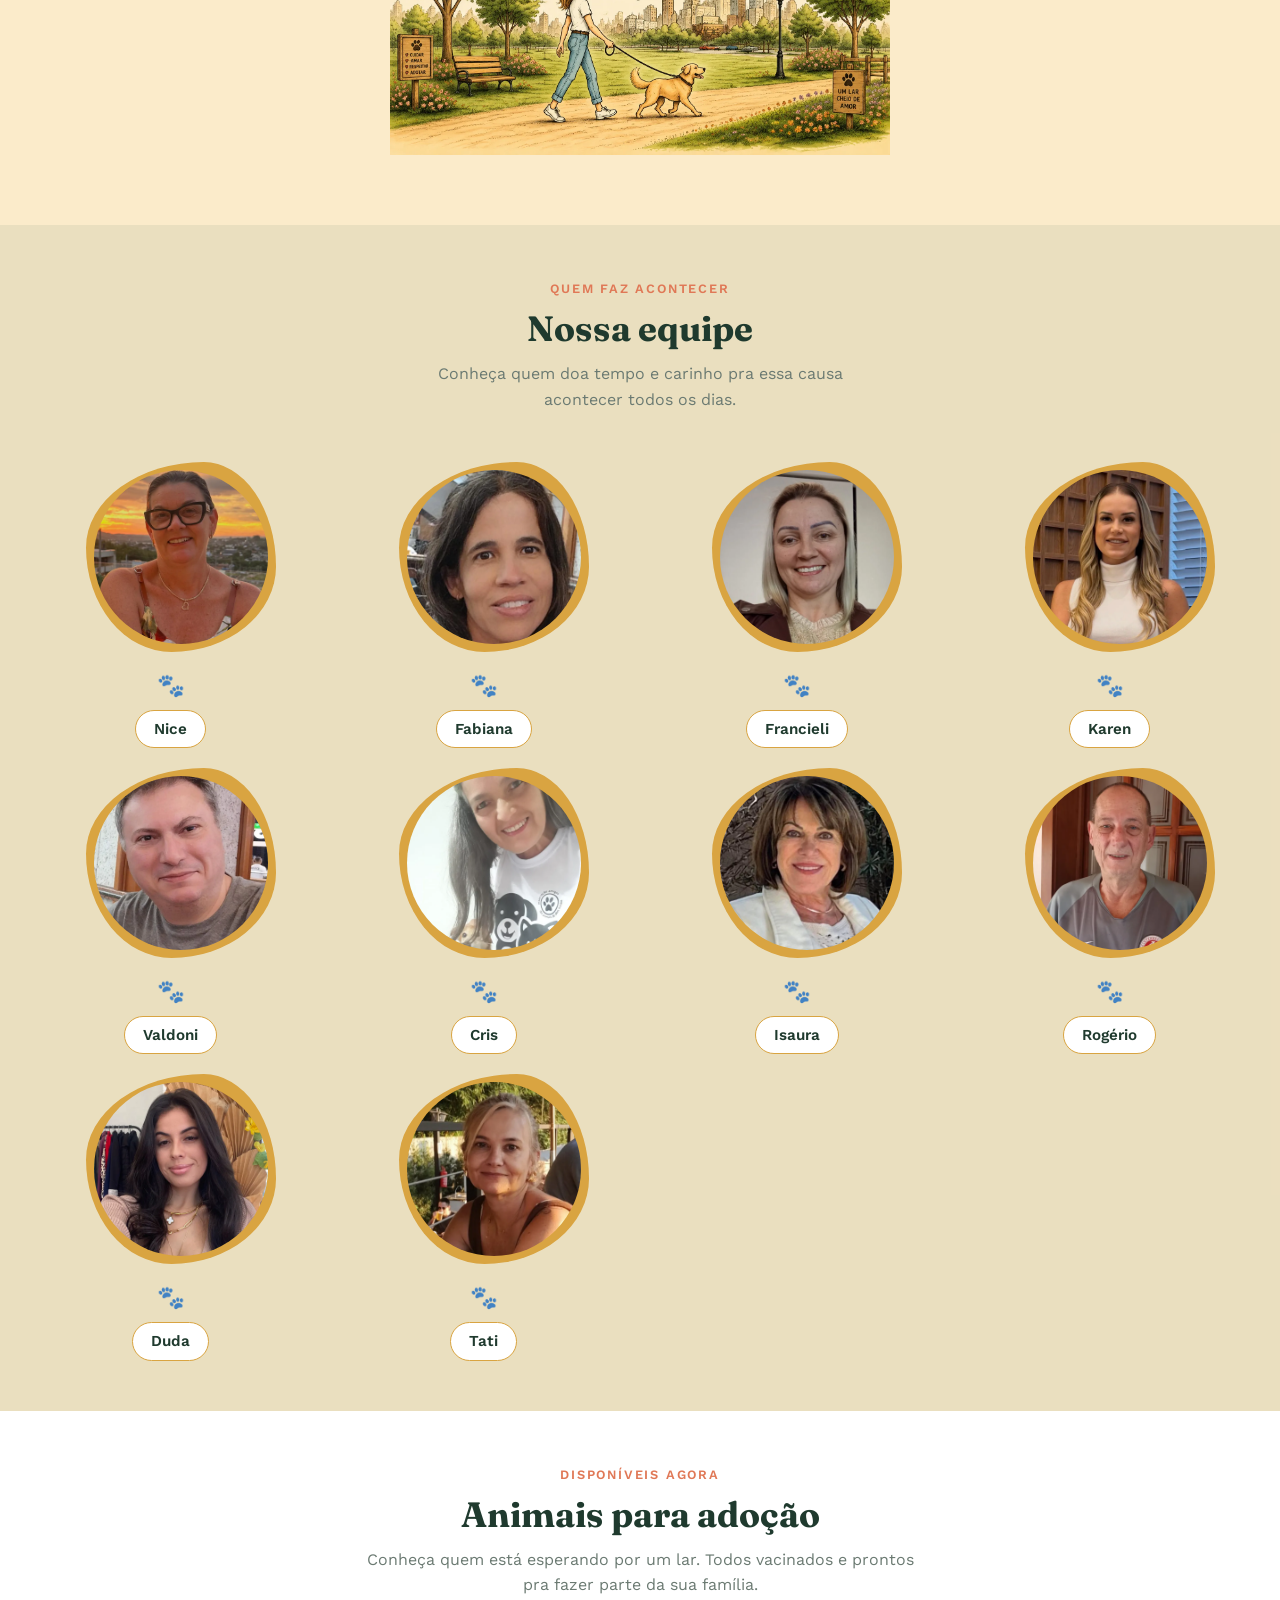
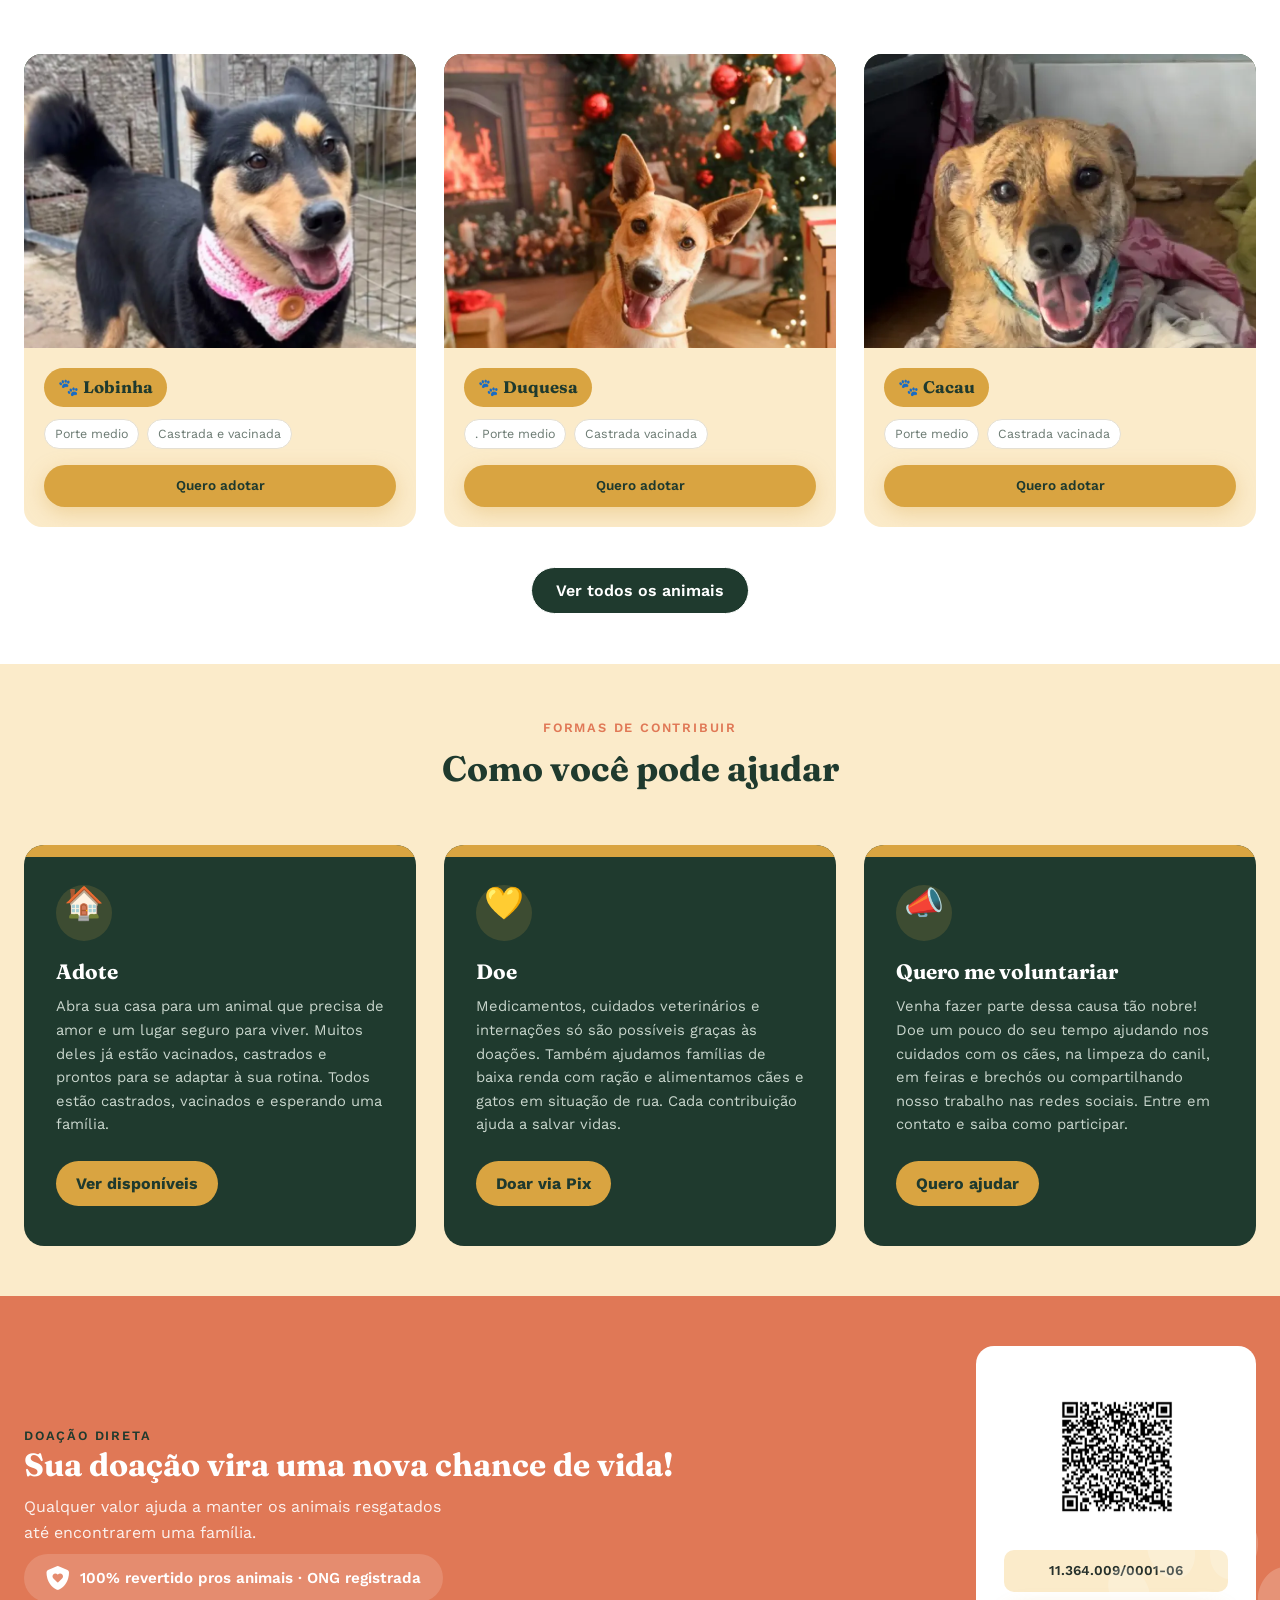
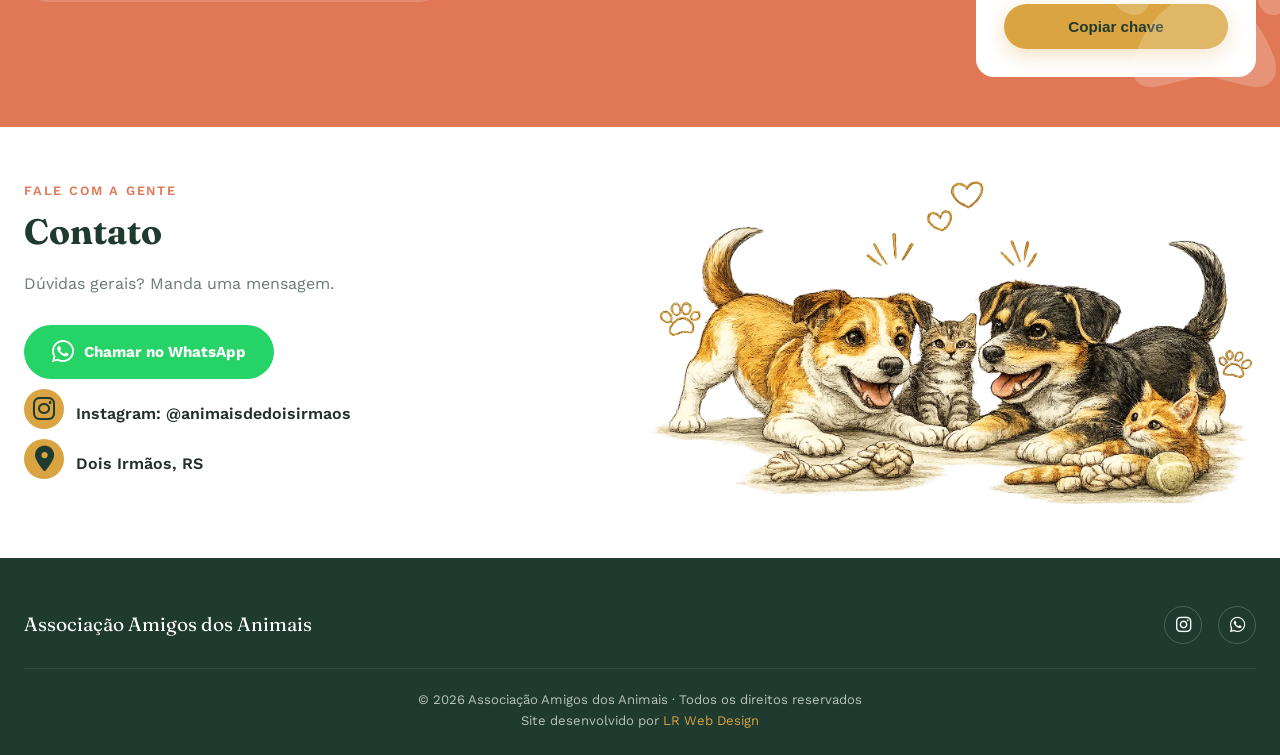
==== commit c92c010b: "ajustes nas imagens" ====
--- a/index.html
+++ b/index.html
@@ -111,7 +111,7 @@
         </div>
 
         <div class="hero-ilustracao">
-          <img src="imagens/geral/dog_hero2.png" alt="foto abertura" />
+          <img src="imagens/geral/dog-hero3.webp" alt="foto abertura" />
         </div>
       </div>
     </section>
@@ -416,7 +416,7 @@
 
         <div class="contato-imagem">
           <img
-            src="imagens/geral/brincando.webp"
+            src="imagens/geral/brincando-2.webp"
             alt="Dois cachorros brincando juntos"
           />
         </div>
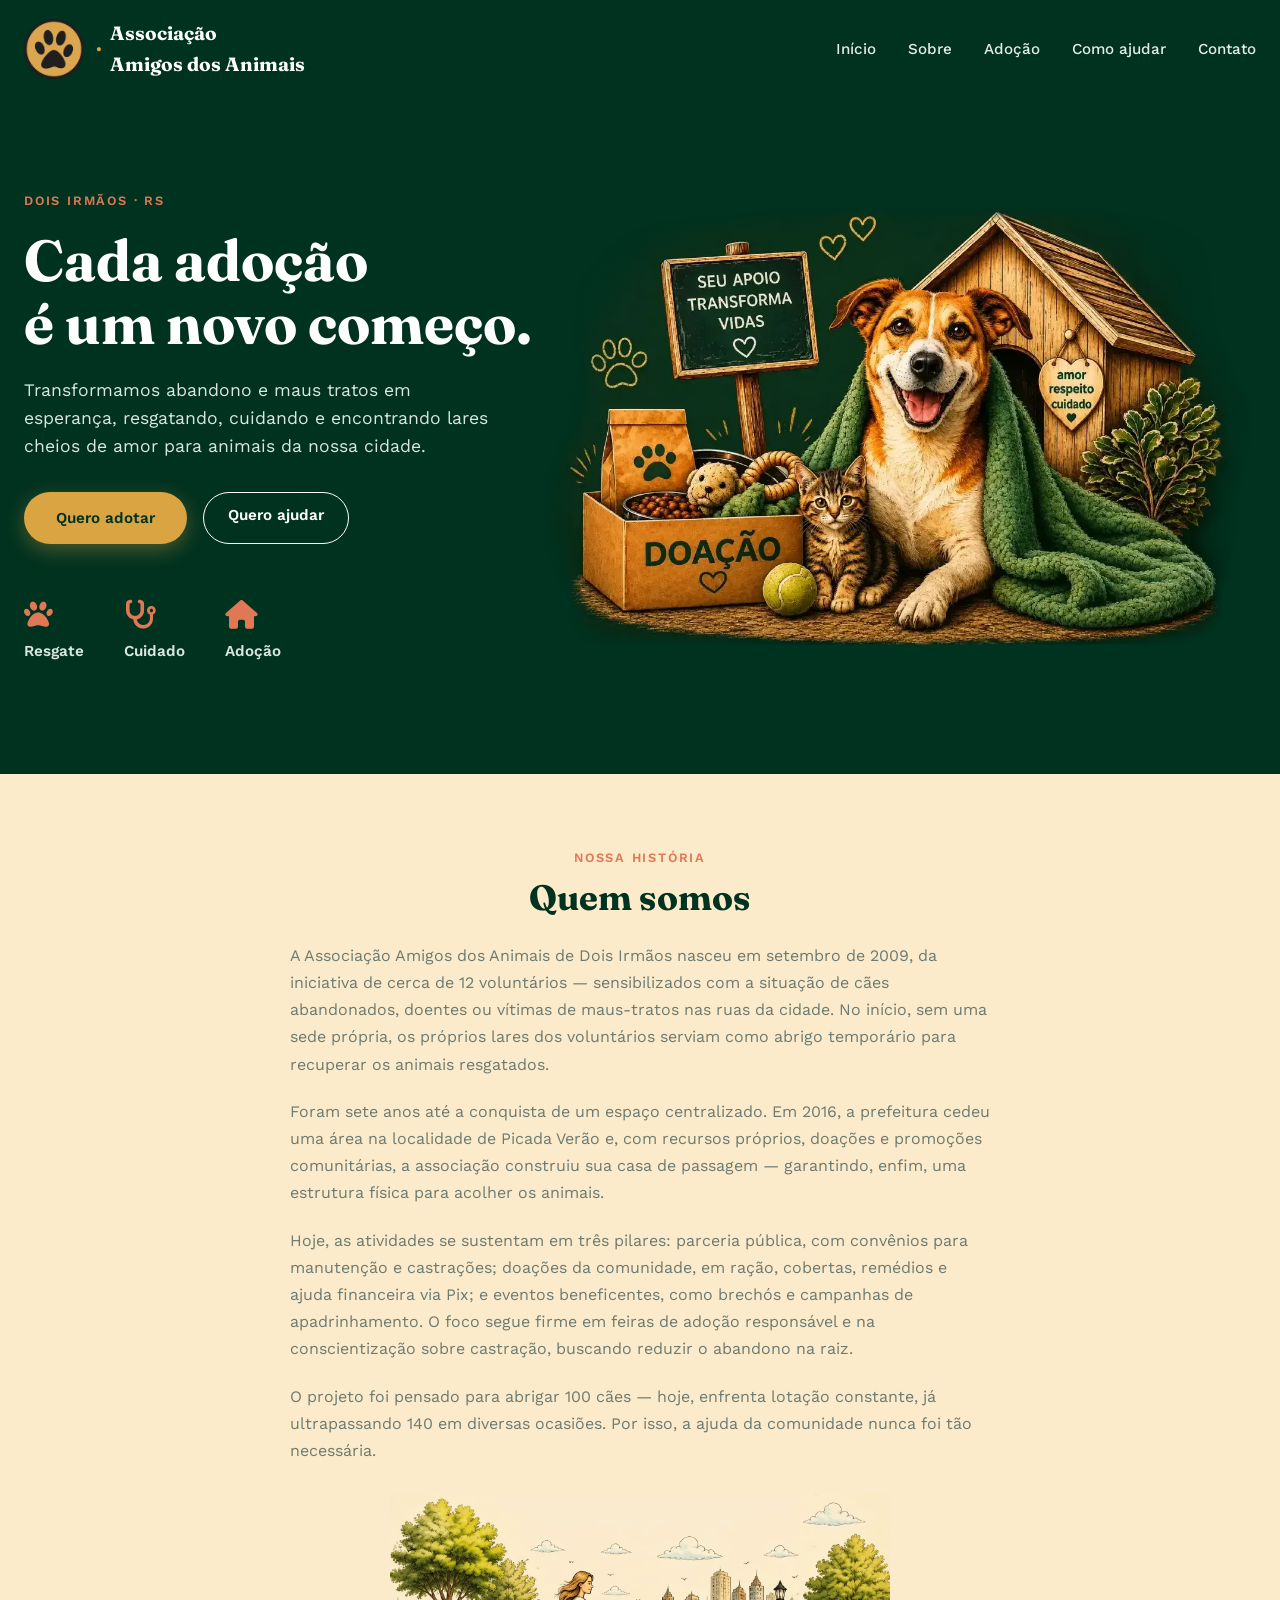
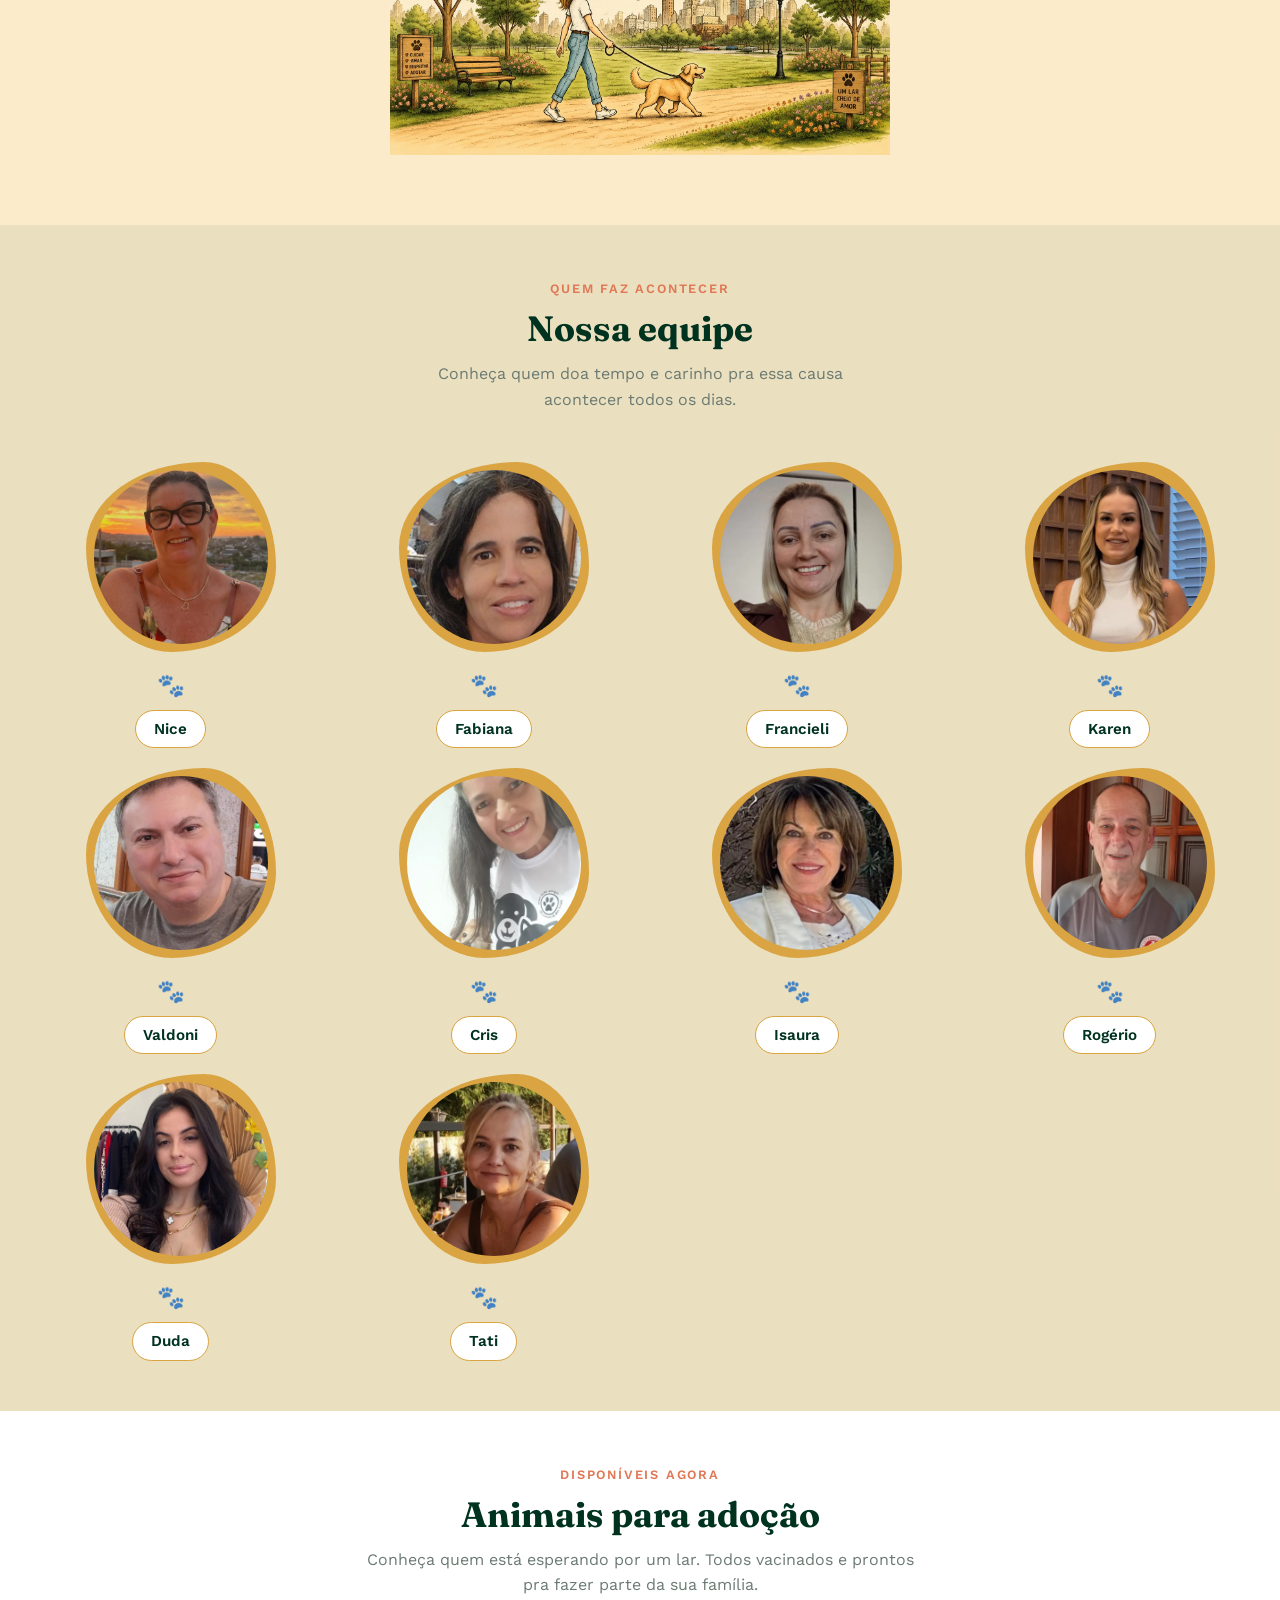
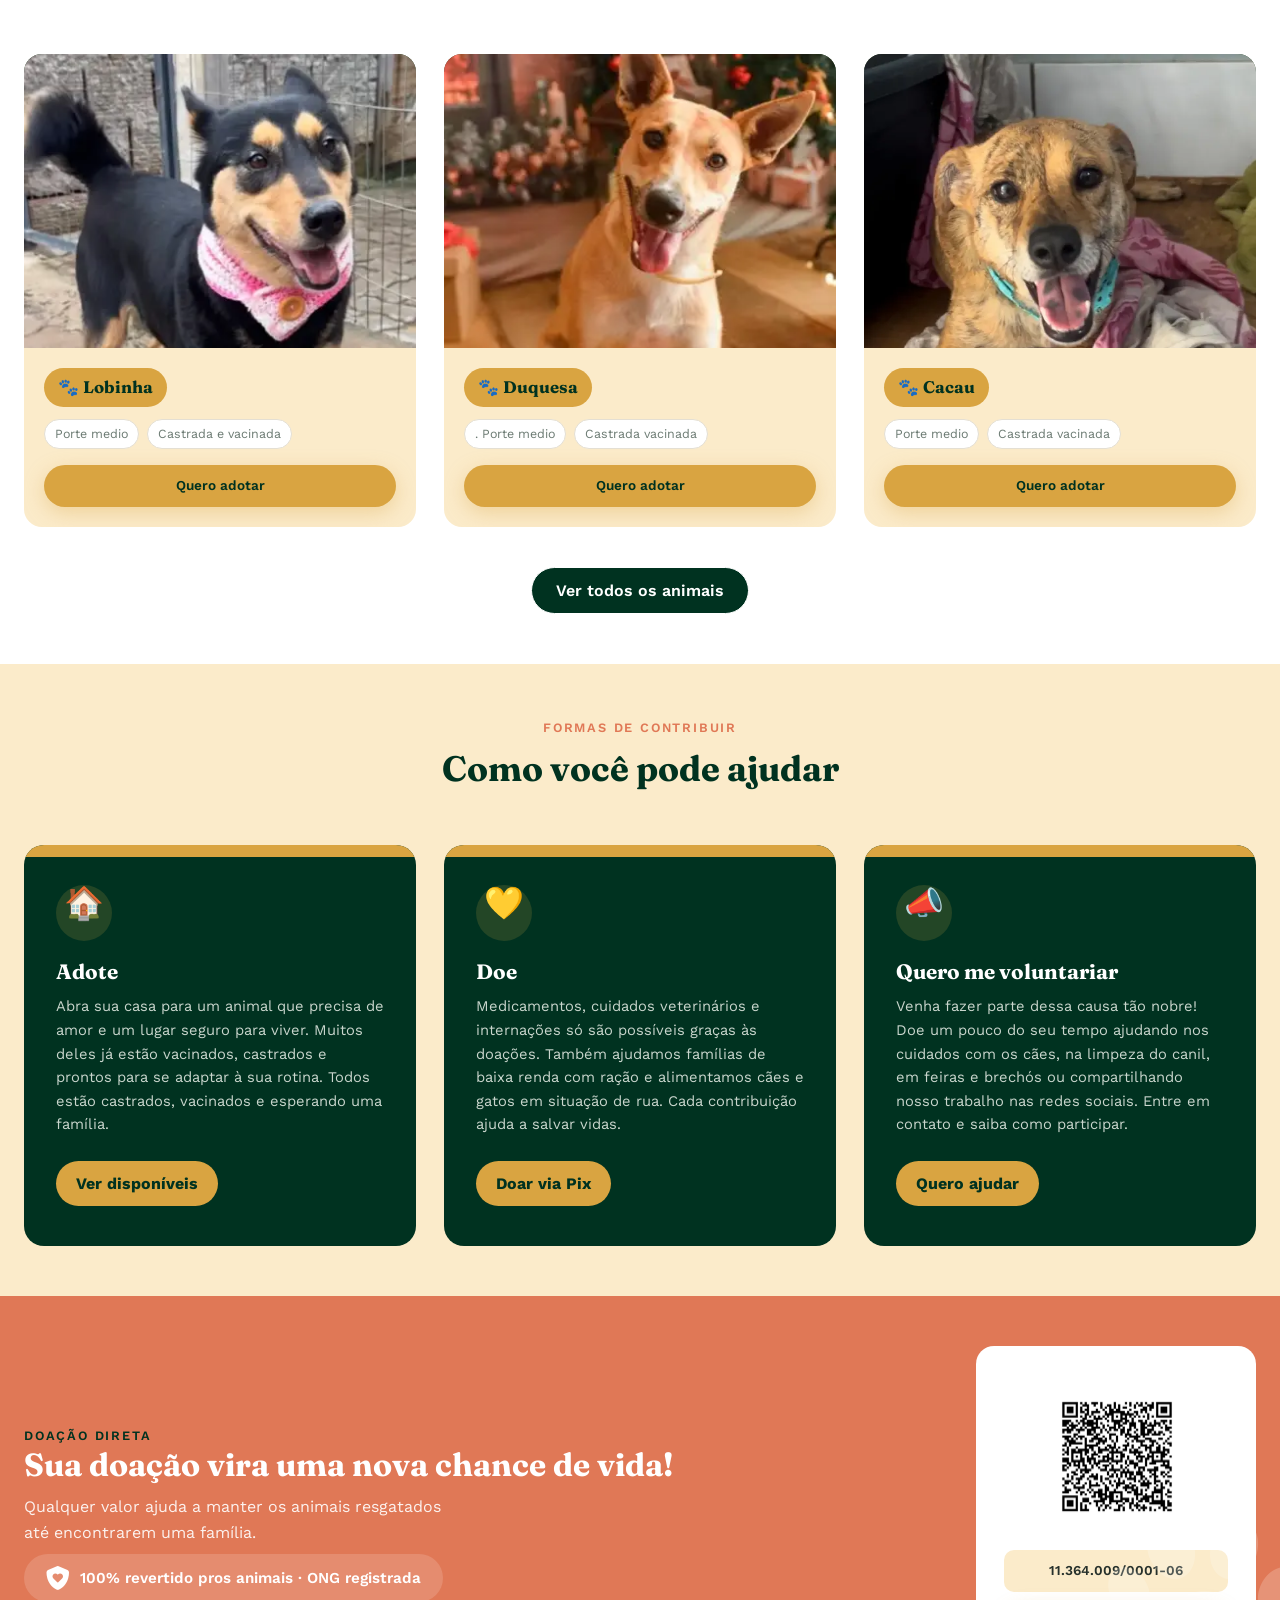
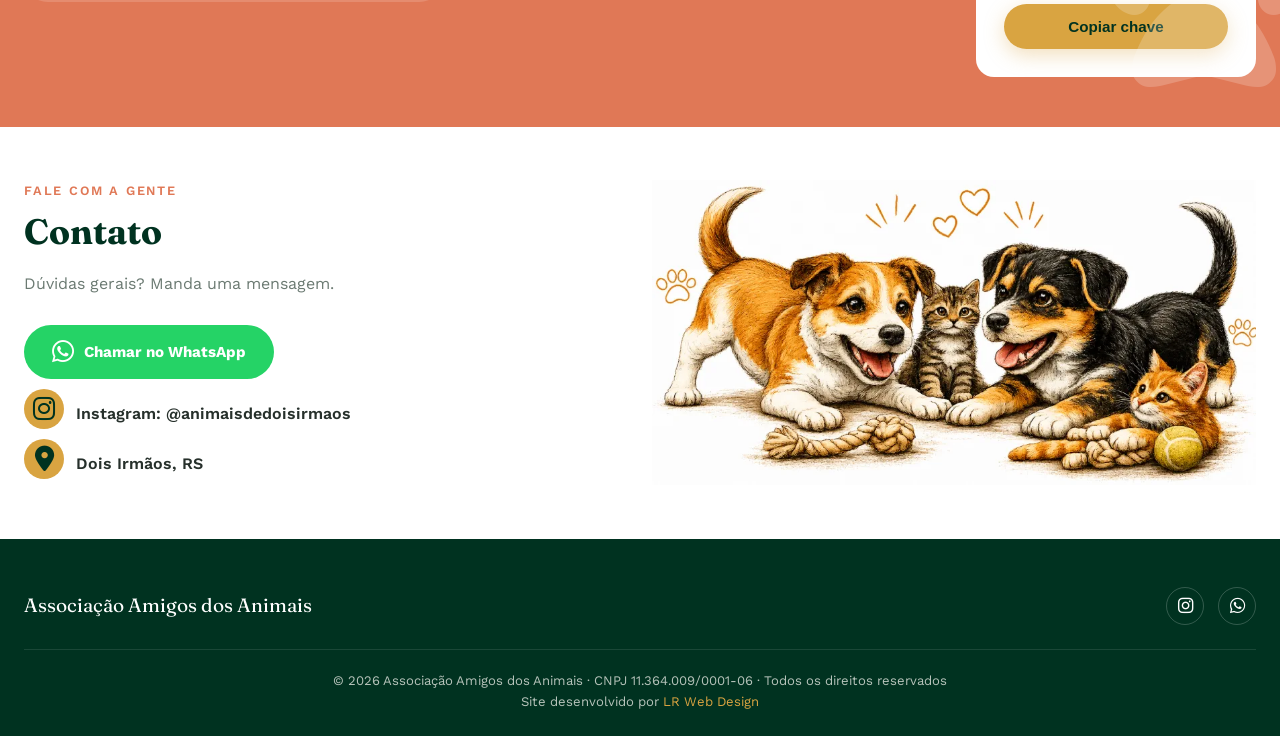
==== commit 70fccf19: "novoas ajustes" ====
--- a/index.html
+++ b/index.html
@@ -32,6 +32,13 @@
       content="Associação de proteção animal em Dois Irmãos. Adote, doe ou seja voluntário."
     />
 
+    <meta property="og:type" content="website" />
+    <meta property="og:title" content="Associação Amigos dos Animais — Adote, Ajude, Transforme" />
+    <meta property="og:description" content="Associação de proteção animal em Dois Irmãos. Adote, doe ou seja voluntário." />
+    <meta property="og:image" content="https://animaisdedoisirmaos.com.br/imagens/geral/hero-vista.webp" />
+    <meta property="og:url" content="https://animaisdedoisirmaos.com.br/" />
+    <meta property="og:locale" content="pt_BR" />
+
     <link rel="preconnect" href="https://fonts.googleapis.com" />
     <link rel="preconnect" href="https://fonts.gstatic.com" crossorigin />
     <link
@@ -39,7 +46,30 @@
       rel="stylesheet"
     />
 
+    
+
     <link rel="stylesheet" href="style.css" />
+
+    <script type="application/ld+json">
+{
+  "@context": "https://schema.org",
+  "@type": "NGO",
+  "name": "Associação Amigos dos Animais",
+  "url": "https://animaisdedoisirmaos.com.br/",
+  "logo": "https://animaisdedoisirmaos.com.br/imagens/logos/animais2.png",
+  "description": "Associação de proteção animal em Dois Irmãos, RS. Resgate, cuidado e adoção de cães desde 2009.",
+  "address": {
+    "@type": "PostalAddress",
+    "addressLocality": "Dois Irmãos",
+    "addressRegion": "RS",
+    "addressCountry": "BR"
+  },
+  "sameAs": [
+    "https://instagram.com/animaisdedoisirmaos",
+    "https://wa.me/5551995019977"
+  ]
+}
+</script>
   </head>
   <body>
     <div id="preloader">
@@ -51,6 +81,7 @@
         />
       </div>
     </div>
+    <div id="topo"></div>
     <header>
       <div class="container">
         <nav>
@@ -67,7 +98,7 @@
             </span>
           </div>
           <ul class="nav-links" id="nav-links">
-            <li><a href="index.html">Início</a></li>
+            <li><a href="index.html#topo">Início</a></li>
             <li><a href="index.html#sobre">Sobre</a></li>
             <li><a href="index.html#adocao">Adoção</a></li>
             <li><a href="index.html#ajudar">Como ajudar</a></li>
@@ -111,7 +142,7 @@
         </div>
 
         <div class="hero-ilustracao">
-          <img src="imagens/geral/dog-hero3.webp" alt="foto abertura" />
+          <img src="imagens/geral/hero-vista.webp" alt="foto abertura" />
         </div>
       </div>
     </section>
@@ -163,14 +194,14 @@
         <div class="equipe-grid">
           <div class="equipe-card">
             <div class="foto-blob">
-              <img src="imagens/equipe/nice.webp" alt="Nice Closs" />
+              <img src="imagens/equipe/nice.webp" alt="Membro da equipe" />
             </div>
             <p class="equipe-nome"><span>Nice</span></p>
           </div>
 
           <div class="equipe-card">
             <div class="foto-blob">
-              <img src="imagens/equipe/fabi.webp" alt="Fabiana Magnago Rocha" />
+              <img src="imagens/equipe/fabi.webp" alt="Membro da equipe" />
             </div>
             <p class="equipe-nome"><span>Fabiana</span></p>
           </div>
@@ -179,7 +210,7 @@
             <div class="foto-blob">
               <img
                 src="imagens/equipe/francieli.webp"
-                alt="Francieli Henrich Jacobsen"
+                alt="Membro da equipe"
               />
             </div>
             <p class="equipe-nome"><span>Francieli</span></p>
@@ -187,7 +218,7 @@
 
               <div class="equipe-card">
             <div class="foto-blob">
-              <img src="imagens/equipe/karen.webp" alt="Karen Kaefer" />
+              <img src="imagens/equipe/karen.webp" alt="Membro da equipe" />
             </div>
             <p class="equipe-nome"><span>Karen</span></p>
           </div>          
@@ -196,7 +227,7 @@
             <div class="foto-blob">
               <img
                 src="imagens/equipe/valdoni.webp"
-                alt="Valdoni Rodrigues Rocha"
+                alt="Membro da equipe"
               />
             </div>
             <p class="equipe-nome"><span>Valdoni</span></p>
@@ -205,7 +236,7 @@
             <div class="foto-blob">
               <img
                 src="imagens/equipe/cristina.webp"
-                alt="Valdoni Rodrigues Rocha"
+                alt="Membro da equipe"
               />
             </div>
             <p class="equipe-nome"><span>Cris</span></p>
@@ -214,7 +245,7 @@
             <div class="foto-blob">
               <img
                 src="imagens/equipe/maria.webp"
-                alt="Valdoni Rodrigues Rocha"
+                alt="Membro da equipe"
               />
             </div>
             <p class="equipe-nome"><span>Isaura</span></p>
@@ -223,7 +254,7 @@
             <div class="foto-blob">
               <img
                 src="imagens/equipe/rogerio.webp"
-                alt="Valdoni Rodrigues Rocha"
+                alt="Membro da equipe"
               />
             </div>
             <p class="equipe-nome"><span>Rogério</span></p>
@@ -233,7 +264,7 @@
             <div class="foto-blob">
               <img
                 src="imagens/equipe/duda.webp"
-                alt="Valdoni Rodrigues Rocha"
+                alt="Membro da equipe"
               />
             </div>
             <p class="equipe-nome"><span>Duda</span></p>
@@ -243,11 +274,12 @@
             <div class="foto-blob">
               <img
                 src="imagens/equipe/tati.webp"
-                alt="Valdoni Rodrigues Rocha"
+                alt="Membro da equipe"
               />
             </div>
             <p class="equipe-nome"><span>Tati</span></p>
           </div>
+          
         </div>
       </div>
     </section>
@@ -416,7 +448,7 @@
 
         <div class="contato-imagem">
           <img
-            src="imagens/geral/brincando-2.webp"
+            src="imagens/geral/brincadeira.webp"
             alt="Dois cachorros brincando juntos"
           />
         </div>
@@ -445,7 +477,7 @@
           </div>
         </div>
         <div class="footer-creditos">
-          © 2026 Associação Amigos dos Animais · Todos os direitos reservados<br />
+         © 2026 Associação Amigos dos Animais · CNPJ 11.364.009/0001-06 · Todos os direitos reservados<br />
           Site desenvolvido por
           <a href="https://lrwebdesign.com.br" target="_blank">LR Web Design</a>
         </div>
--- a/style.css
+++ b/style.css
@@ -2,7 +2,7 @@
      TOKENS — troque as cores/fontes aqui se quiser ajustar
      ===================================================== */
 :root {
-  --verde-escuro: #1f3a2e; /* headers, nav, footer */
+  --verde-escuro: #003220; /* headers, nav, footer */
   --verde-medio: #2e5240;
   --dourado: #d9a441; /* CTA principal */
   --coral: #e07856; /* seção doação, detalhe */
@@ -19,6 +19,10 @@
   margin: 0;
   padding: 0;
   box-sizing: border-box;
+}
+
+html {
+  scroll-behavior: smooth;
 }
 
 body {
@@ -772,16 +776,25 @@
 }
 .footer-social {
   display: flex;
-  gap: 16px;
+  gap: 14px;
 }
 .footer-social a {
-  width: 38px;
-  height: 38px;
-  border: 1px solid rgba(255, 255, 255, 0.2);
+  width: 40px;
+  height: 40px;
+  border: 1px solid var(--dourado);
   border-radius: 50%;
   display: flex;
   align-items: center;
   justify-content: center;
+  color: var(--dourado);
+  font-size: 1.15rem;
+  text-decoration: none;
+  transition: all 0.25s ease;
+}
+.footer-social a:hover {
+  background: var(--dourado);
+  color: var(--verde-escuro);
+  transform: translateY(-3px);
 }
 .footer-creditos {
   text-align: center;
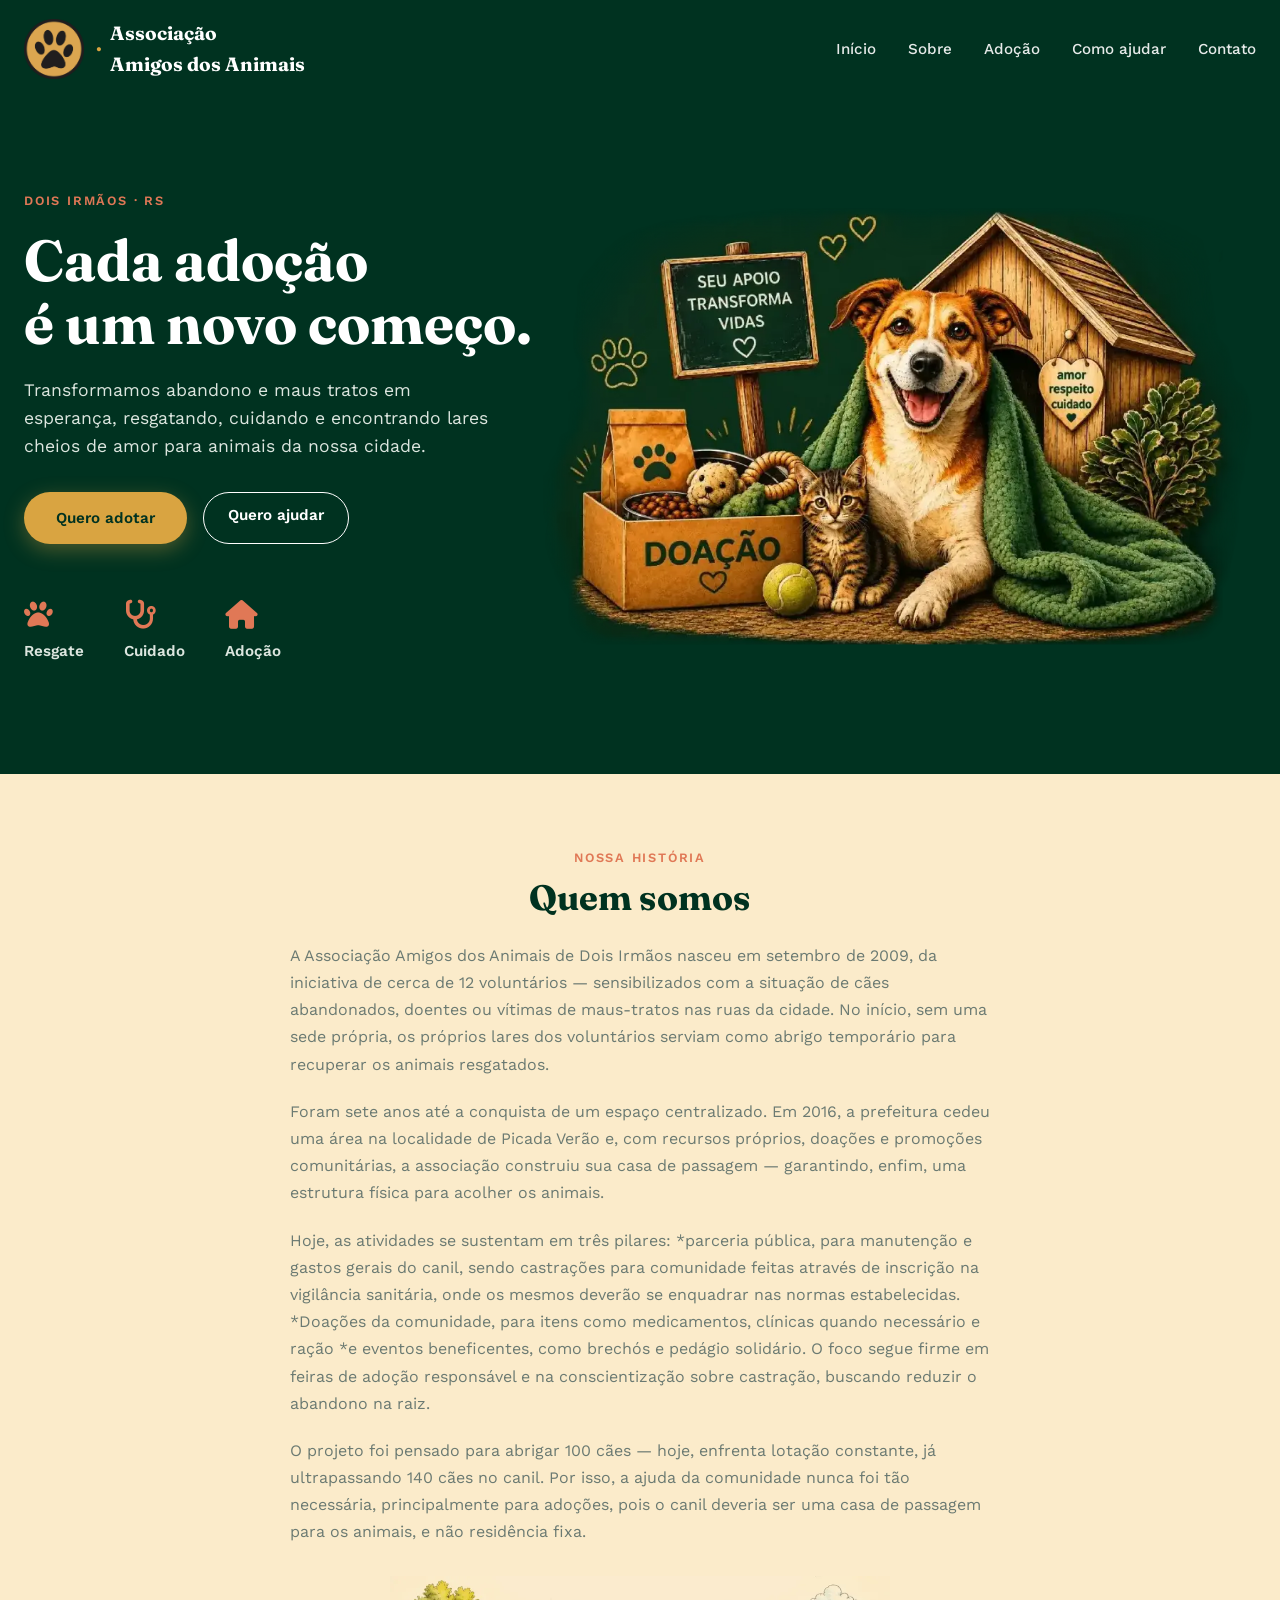
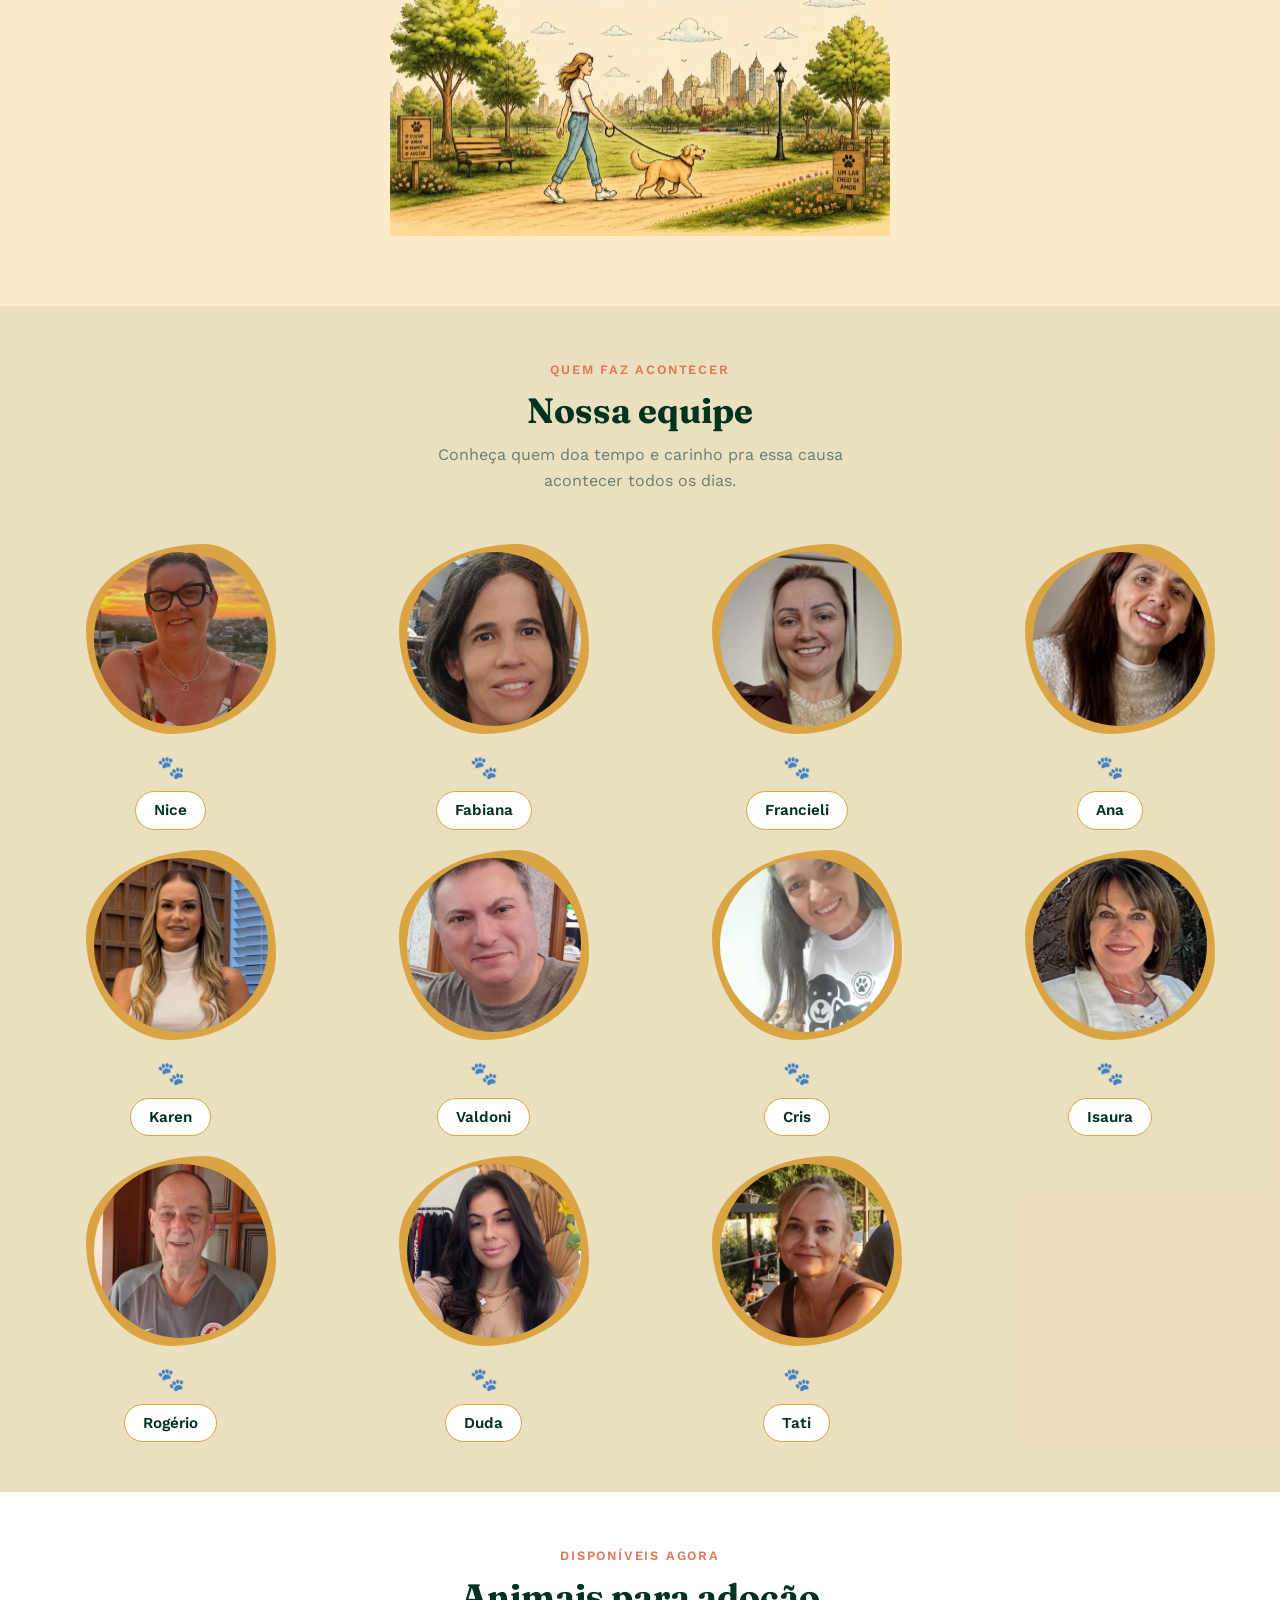
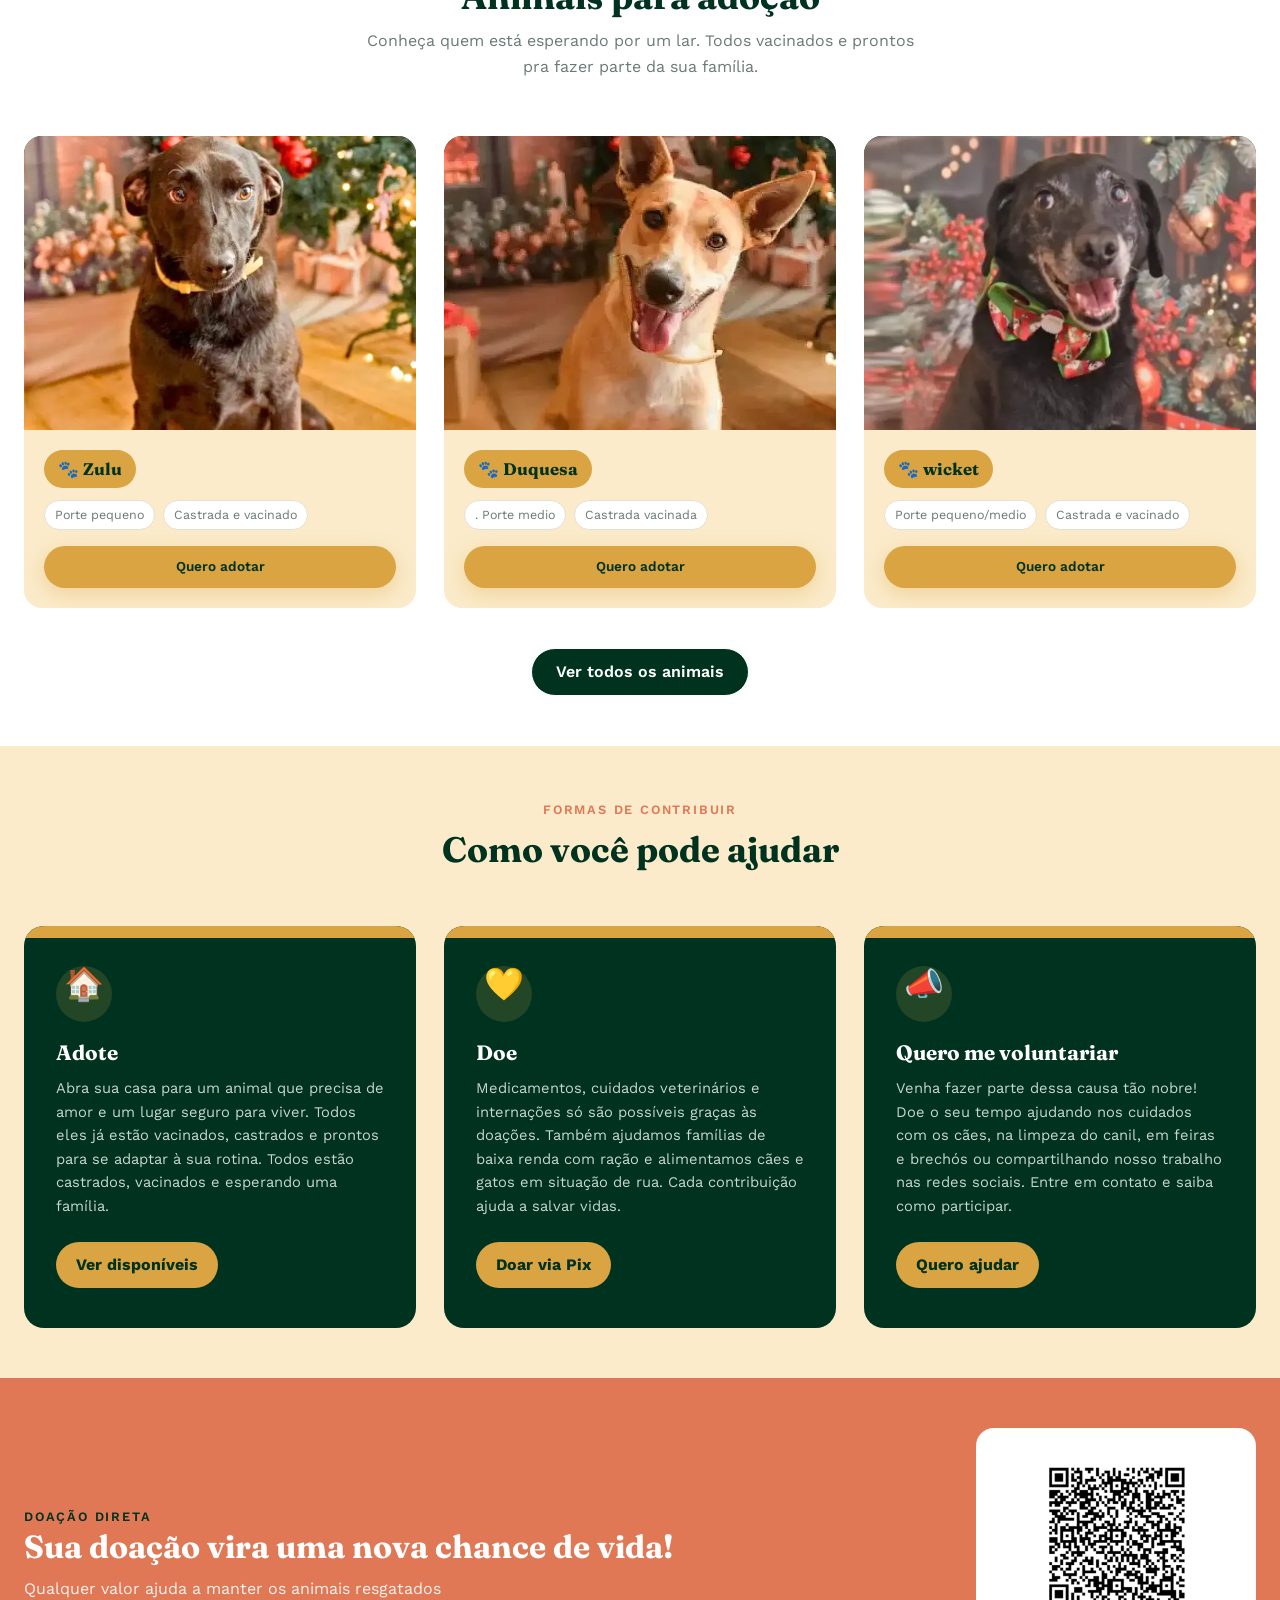
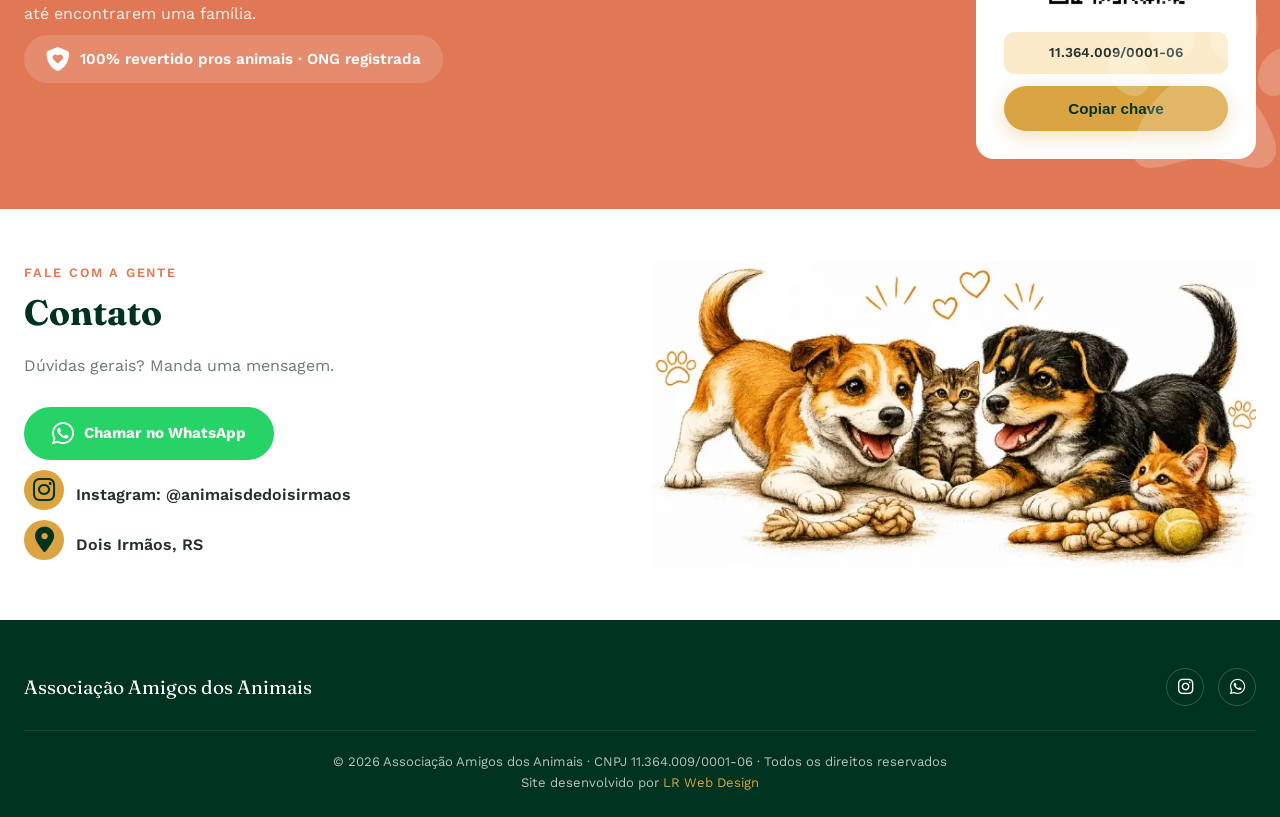
==== commit 431915d1: "novos ajustes 210826" ====
--- a/index.html
+++ b/index.html
@@ -167,17 +167,19 @@
   animais.
 </p>
 <p>
-  Hoje, as atividades se sustentam em três pilares: parceria pública, com
-  convênios para manutenção e castrações; doações da comunidade, em ração,
-  cobertas, remédios e ajuda financeira via Pix; e eventos beneficentes, como
-  brechós e campanhas de apadrinhamento. O foco segue firme em feiras de
-  adoção responsável e na conscientização sobre castração, buscando reduzir o
-  abandono na raiz.
+  Hoje, as atividades se sustentam em três pilares: *parceria pública, para 
+  manutenção e gastos gerais do canil, sendo castrações para comunidade feitas 
+  através de inscrição na vigilância sanitária, onde os mesmos deverão se 
+  enquadrar nas normas estabelecidas. *Doações da comunidade, para itens 
+  como medicamentos, clínicas quando necessário e ração *e eventos beneficentes, 
+  como brechós e pedágio solidário. O foco segue firme em feiras de adoção 
+  responsável e na conscientização sobre castração, buscando reduzir o abandono na raiz.
 </p>
 <p>
-  O projeto foi pensado para abrigar 100 cães — hoje, enfrenta lotação
-  constante, já ultrapassando 140 em diversas ocasiões. Por isso, a ajuda da
-  comunidade nunca foi tão necessária.
+  O projeto foi pensado para abrigar 100 cães — hoje, enfrenta lotação constante, 
+  já ultrapassando 140 cães no canil. Por isso, a ajuda da comunidade nunca foi 
+  tão necessária, principalmente para adoções, pois o canil deveria ser uma casa 
+  de passagem para os animais, e não residência fixa.
 </p>
         <img src="imagens/geral/passeio-04.webp" class="passeio" alt="" />
       </div>
@@ -216,6 +218,16 @@
             <p class="equipe-nome"><span>Francieli</span></p>
           </div>
 
+          <div class="equipe-card">
+            <div class="foto-blob">
+              <img
+                src="imagens/equipe/ana.webp"
+                alt="Membro da equipe"
+              />
+            </div>
+            <p class="equipe-nome"><span>Ana</span></p>
+          </div>
+
               <div class="equipe-card">
             <div class="foto-blob">
               <img src="imagens/equipe/karen.webp" alt="Membro da equipe" />
@@ -296,19 +308,19 @@
         </div>
         <div class="grid-animais">
           <!-- TROCAR: repetir este bloco para cada animal, com foto e dados reais -->
-          <div class="card-animal">
-            <div class="card-foto">
-              <img src="imagens/animais/lobinha.webp" alt="" />
-            </div>
-            <div class="card-info">
-              <span class="tag-nome">🐾 Lobinha</span>
-              <div class="card-detalhes">
-                <span class="pill">Porte medio</span>
-                <span class="pill">Castrada e vacinada</span>
-              </div>
-              <a href="#contato" class="btn btn-primario">Quero adotar</a>
-            </div>
-          </div>
+        <div class="card-animal">
+          <div class="card-foto">
+            <img src="imagens/animais/zulu.webp" loading="lazy" alt="animais para adoção"/>
+          </div>
+          <div class="card-info">
+            <span class="tag-nome">🐾 Zulu</span>
+            <div class="card-detalhes">
+              <span class="pill">Porte pequeno</span>
+              <span class="pill">Castrada e vacinado</span>
+            </div>
+            <a href="index.html#contato" class="btn btn-primario">Quero adotar</a>
+          </div>
+        </div>
           <div class="card-animal">
             <div class="card-foto">
               <img src="imagens/animais/duquesa.webp" alt="" />
@@ -322,19 +334,19 @@
               <a href="#contato" class="btn btn-primario">Quero adotar</a>
             </div>
           </div>
-          <div class="card-animal"> 
-            <div class="card-foto">
-              <img src="imagens/animais/capuccino.webp" alt="" />
-            </div>
-            <div class="card-info">
-              <span class="tag-nome">🐾 Cacau</span>
-              <div class="card-detalhes">
-                <span class="pill">Porte medio</span>
-                <span class="pill">Castrada vacinada</span>
-              </div>
-              <a href="#contato" class="btn btn-primario">Quero adotar</a>
-            </div>
-          </div>
+           <div class="card-animal">
+          <div class="card-foto">
+            <img src="imagens/animais/wicket2.webp" loading="lazy" alt="animais para adoção"/>
+          </div>
+          <div class="card-info">
+            <span class="tag-nome">🐾 wicket</span>
+            <div class="card-detalhes">
+              <span class="pill">Porte pequeno/medio</span>
+              <span class="pill">Castrada e vacinado</span>
+            </div>
+            <a href="index.html#contato" class="btn btn-primario">Quero adotar</a>
+          </div>
+        </div>
         </div>
         <div class="ver-todos">
           <a href="adocao.html" class="btn-secundario">Ver todos os animais</a>
@@ -353,7 +365,7 @@
             <div class="icone-circulo"><span class="icone">🏠</span></div>
             <h3>Adote</h3>
             <p>
-              Abra sua casa para um animal que precisa de amor e um lugar seguro para viver. Muitos deles já estão vacinados, castrados e prontos para se adaptar à sua rotina. Todos estão castrados, vacinados e esperando uma família.
+              Abra sua casa para um animal que precisa de amor e um lugar seguro para viver. Todos eles já estão vacinados, castrados e prontos para se adaptar à sua rotina. Todos estão castrados, vacinados e esperando uma família.
             </p>
             <a href="#adocao" class="btn-card-ajudar">Ver disponíveis</a>
           </div>
@@ -370,7 +382,7 @@
 
             <h3>Quero me voluntariar</h3>
             <p>
-              Venha fazer parte dessa causa tão nobre! Doe um pouco do seu tempo ajudando nos cuidados com os cães, na limpeza do canil, em feiras e brechós ou compartilhando nosso trabalho nas redes sociais. Entre em contato e saiba como participar.
+              Venha fazer parte dessa causa tão nobre! Doe o seu tempo ajudando nos cuidados com os cães, na limpeza do canil, em feiras e brechós ou compartilhando nosso trabalho nas redes sociais. Entre em contato e saiba como participar.
             </p>
             <a href="#contato" class="btn-card-ajudar">Quero ajudar</a>
           </div>
@@ -484,6 +496,14 @@
       </div>
     </footer>
 
+    <div class="lightbox-overlay" id="lightboxOverlay">
+  <div class="lightbox-conteudo">
+    <button class="lightbox-fechar" id="lightboxFechar" aria-label="Fechar">&times;</button>
+    <img src="" alt="" id="lightboxImg" />
+    <div class="lightbox-nome" id="lightboxNome"></div>
+  </div>
+</div>
+
     <script src="script.js"></script>
   </body>
 </html>
--- a/style.css
+++ b/style.css
@@ -507,6 +507,87 @@
 }
 .btn-secundario:hover {
   background: var(--verde-medio);
+}
+
+/* cursor de "clicável" na foto */
+.card-foto img {
+  cursor: pointer;
+}
+
+/* =====================
+   LIGHTBOX FOTOS ANIMAIS
+   ===================== */
+.lightbox-overlay {
+  display: none;
+  position: fixed;
+  inset: 0;
+  background: rgba(20, 20, 20, 0.88);
+  z-index: 9999;
+  align-items: center;
+  justify-content: center;
+  padding: 24px;
+}
+.lightbox-overlay.ativo {
+  display: flex;
+}
+
+.lightbox-conteudo {
+  position: relative;
+  max-width: 600px;
+  width: 100%;
+  background: var(--branco);
+  border-radius: 18px;
+  overflow: hidden;
+  animation: lightboxFade 0.2s ease;
+}
+
+@keyframes lightboxFade {
+  from {
+    opacity: 0;
+    transform: scale(0.96);
+  }
+  to {
+    opacity: 1;
+    transform: scale(1);
+  }
+}
+
+.lightbox-conteudo img {
+  width: 100%;
+  height: auto;
+  max-height: 75vh;
+  object-fit: contain;
+  display: block;
+  background: var(--verde-medio);
+}
+
+.lightbox-nome {
+  padding: 14px 20px;
+  font-family: var(--fonte-display);
+  font-weight: 700;
+  font-size: 1.1rem;
+  color: var(--verde-escuro);
+}
+
+.lightbox-fechar {
+  position: absolute;
+  top: 12px;
+  right: 12px;
+  width: 38px;
+  height: 38px;
+  border-radius: 50%;
+  background: var(--branco);
+  border: none;
+  font-size: 1.4rem;
+  line-height: 1;
+  cursor: pointer;
+  display: flex;
+  align-items: center;
+  justify-content: center;
+  color: var(--verde-escuro);
+}
+.lightbox-fechar:hover {
+  background: var(--dourado);
 }
 
 /* =====================
